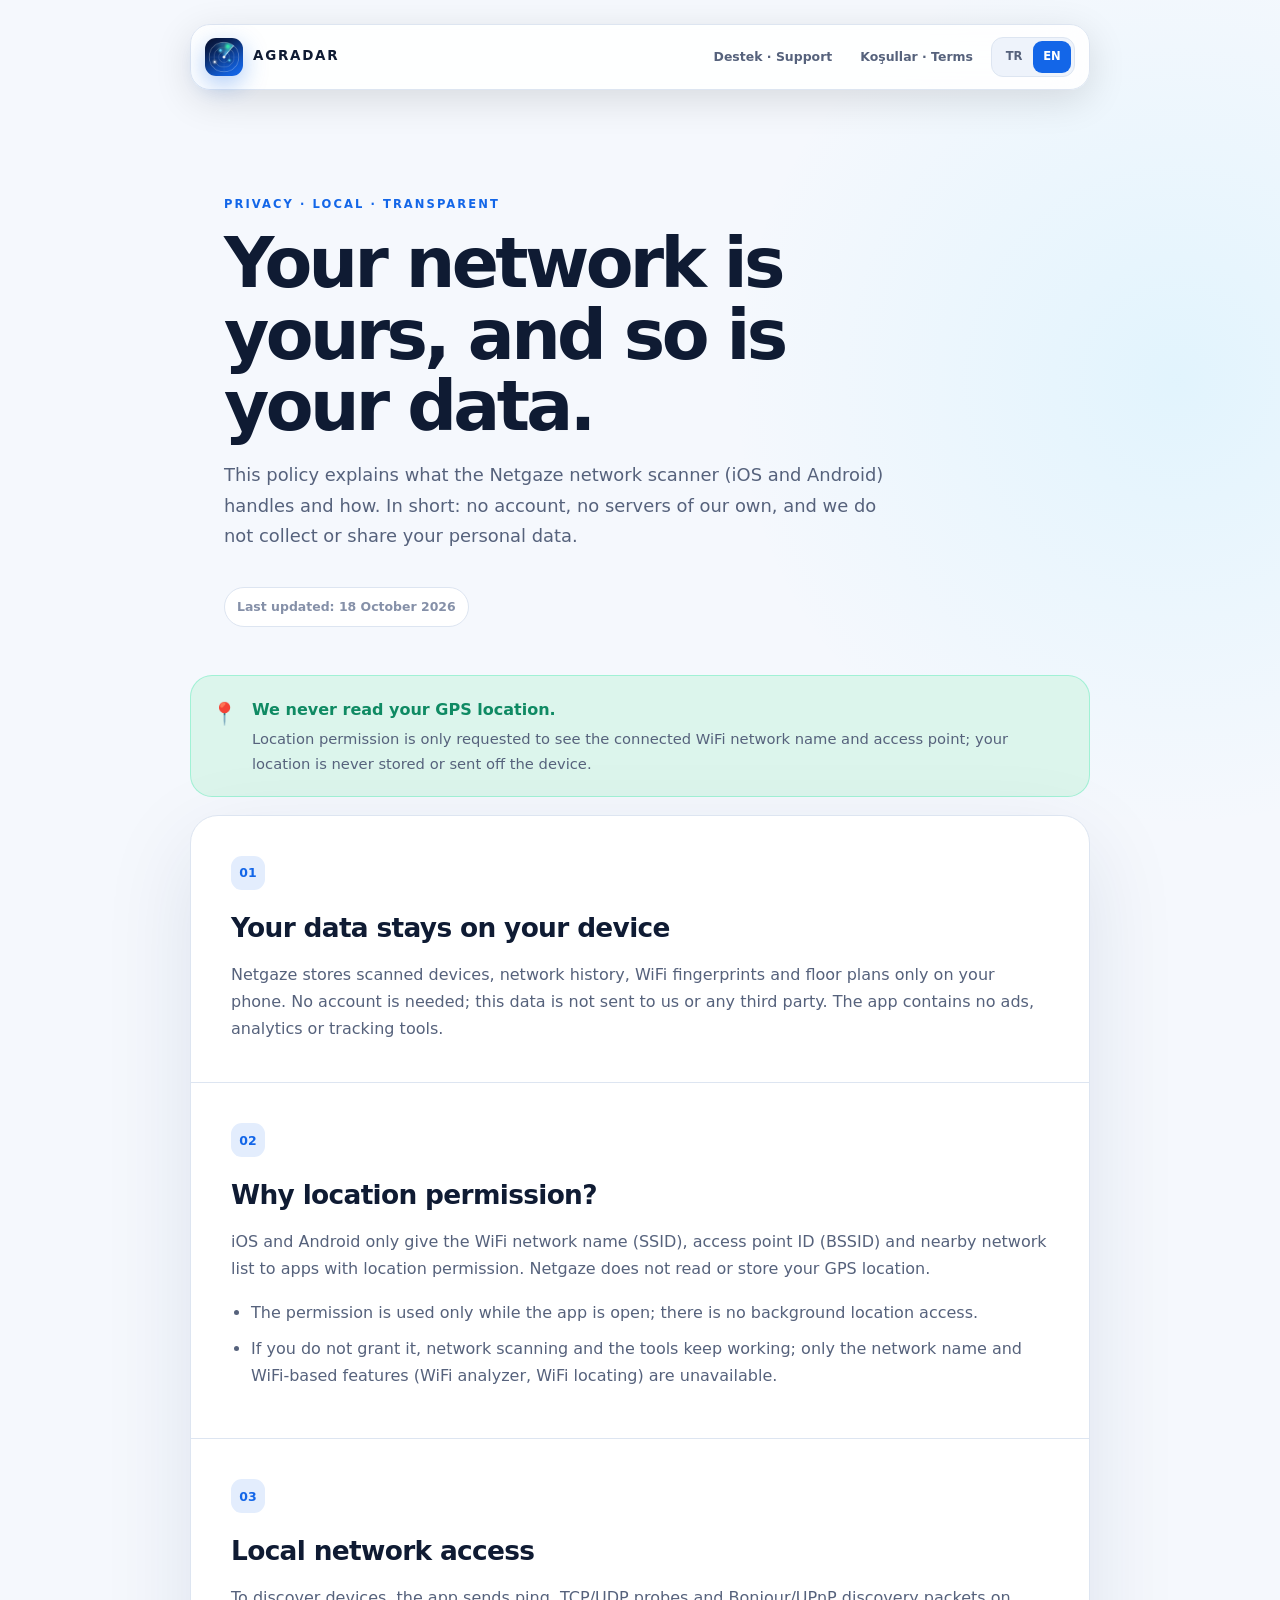
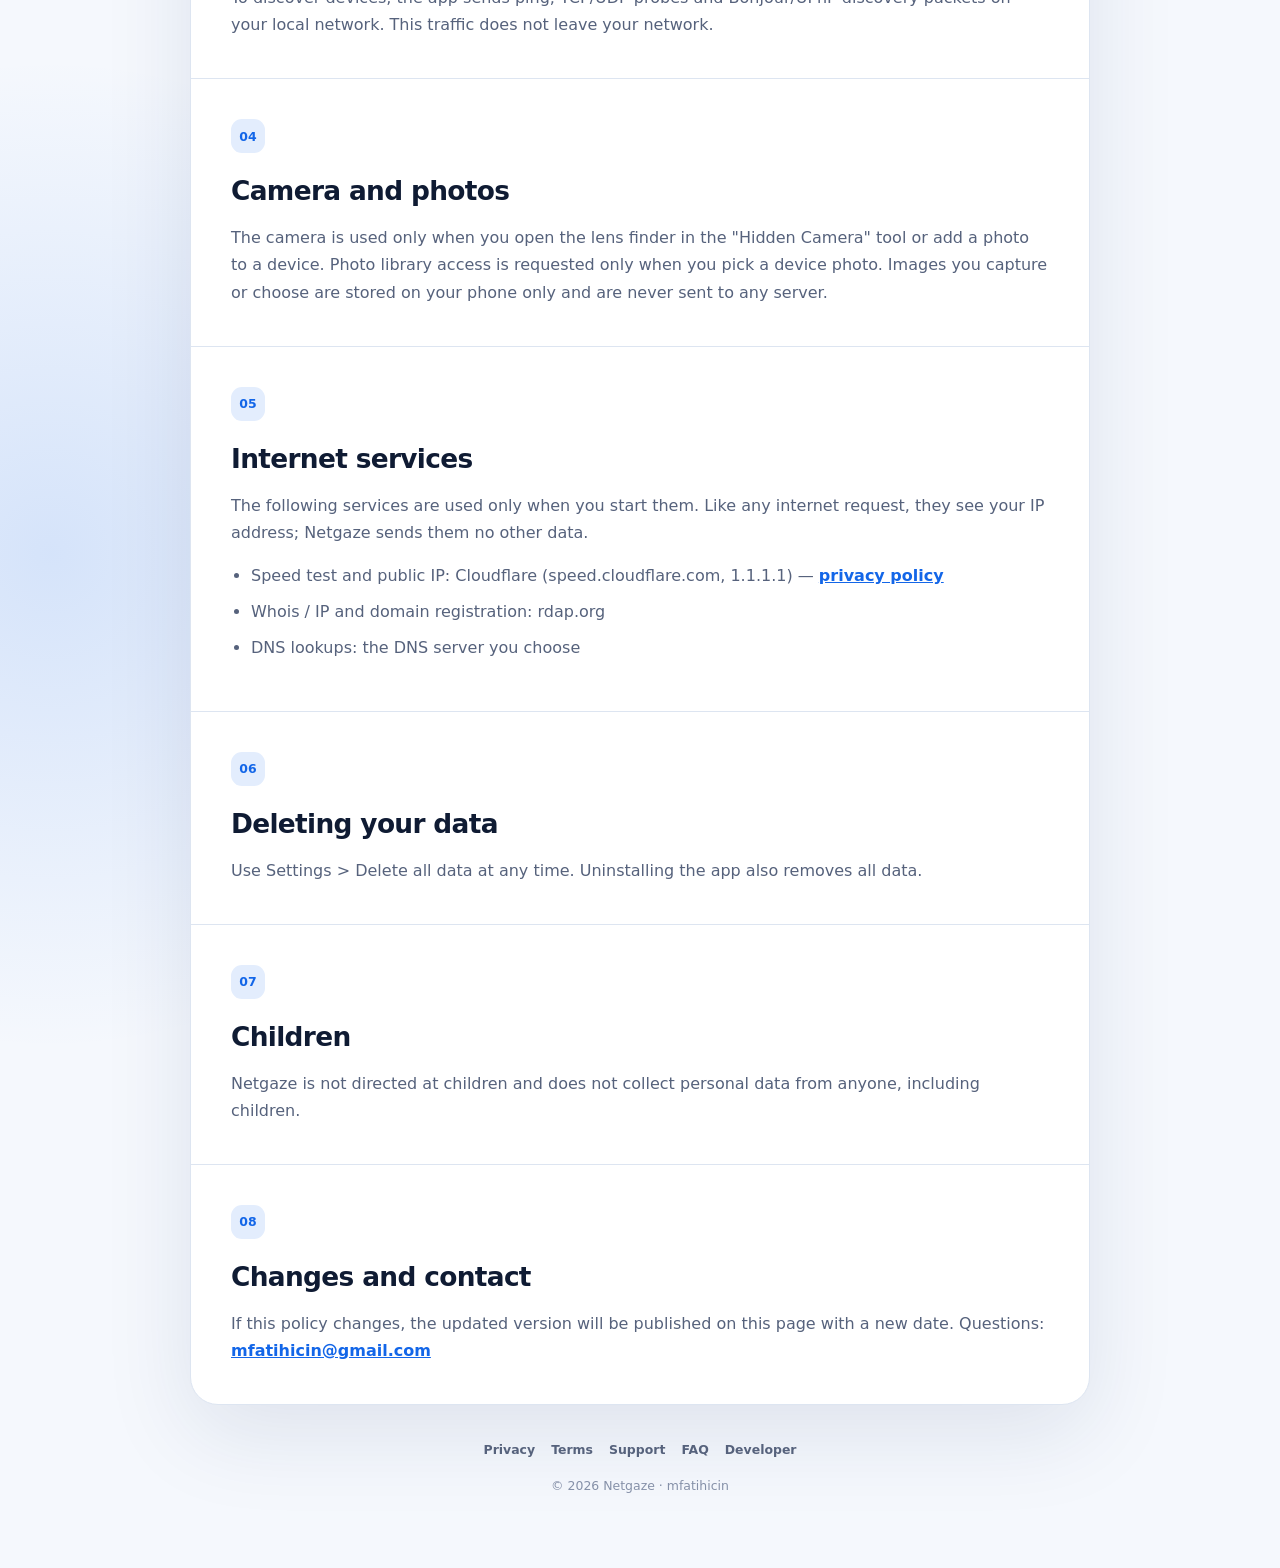
==== index.html @ a1d0038b "Add files via upload" ====
<!DOCTYPE html>
<html lang="tr">
  <head>
    <meta charset="utf-8" />
    <meta name="viewport" content="width=device-width, initial-scale=1" />
    <meta
      name="description"
      content="Netgaze network scanner privacy policy and data practices."
    />
    <meta name="theme-color" content="#070f24" />
    <title>Netgaze — Gizlilik Politikası</title>
    <link rel="icon" href="ikon.png" />
    <link rel="stylesheet" href="styles.css" />
    <script src="site.js" defer></script>
  </head>
  <body
    data-language="tr"
    data-title-tr="Netgaze — Gizlilik Politikası"
    data-title-en="Netgaze — Privacy Policy"
  >
    <main class="shell">
      <header class="topbar">
        <a class="brand" href="index.html" aria-label="Netgaze">
          <span class="mark" aria-hidden="true"><img src="ikon.png" alt="" /></span>
          AGRADAR
        </a>
        <div class="top-actions">
          <a class="nav-link" href="support.html">Destek · Support</a>
          <a class="nav-link" href="termsofuse.html">Koşullar · Terms</a>
          <div class="language-switcher" aria-label="Language">
            <button class="language-button" data-language-button="tr">TR</button>
            <button class="language-button" data-language-button="en">EN</button>
          </div>
        </div>
      </header>

      <div data-language-content="tr">
        <section class="hero">
          <p class="eyebrow">GİZLİLİK · YEREL · ŞEFFAF</p>
          <h1>Ağınız sizin, verileriniz de cihazınızda.</h1>
          <p class="hero-copy">
            Bu politika, Netgaze ağ tarayıcısının (iOS ve Android) hangi
            bilgileri nasıl işlediğini açıklar. Kısaca: hesap yok, sunucumuz
            yok, kişisel verilerinizi toplamıyor ve kimseyle paylaşmıyoruz.
          </p>
          <span class="updated">Son güncelleme: 18 Ekim 2026</span>
        </section>

        <div class="notice">
          <span class="notice-icon" aria-hidden="true">📍</span>
          <div>
            <strong>GPS konumunuzu okumuyoruz.</strong>
            <p>
              Konum izni yalnızca bağlı WiFi ağının adını ve erişim noktasını
              görmek için istenir; konumunuz saklanmaz ve cihaz dışına
              gönderilmez.
            </p>
          </div>
        </div>

        <article class="content-card">
          <section class="section">
            <span class="section-number">01</span>
            <h2>Veriler cihazınızda kalır</h2>
            <p>
              Netgaze taradığı cihazları, ağ geçmişini, WiFi parmak izlerini ve
              kat planlarını yalnızca telefonunuzda saklar. Hesap gerekmez; bu
              veriler bize veya üçüncü taraflara gönderilmez. Uygulamada
              reklam, analitik veya takip aracı yoktur.
            </p>
          </section>

          <section class="section">
            <span class="section-number">02</span>
            <h2>Konum izni neden gerekli?</h2>
            <p>
              iOS ve Android, WiFi ağ adını (SSID), erişim noktası kimliğini
              (BSSID) ve çevredeki ağların listesini yalnızca konum izni olan
              uygulamalara verir. Netgaze GPS konumunuzu okumaz ve saklamaz.
            </p>
            <ul>
              <li>İzin yalnızca uygulama açıkken kullanılır; arka planda konum erişimi yoktur.</li>
              <li>
                İzni vermezseniz ağ tarama ve araçlar çalışmaya devam eder;
                yalnızca ağ adı ve WiFi tabanlı özellikler (WiFi analizörü,
                WiFi ile yer tespiti) kullanılamaz.
              </li>
            </ul>
          </section>

          <section class="section">
            <span class="section-number">03</span>
            <h2>Yerel ağ erişimi</h2>
            <p>
              Cihaz keşfi için yerel ağınıza ping, TCP/UDP sorguları ve
              Bonjour/UPnP keşif paketleri gönderilir. Bu trafik ağınızın
              dışına çıkmaz.
            </p>
          </section>

          <section class="section">
            <span class="section-number">04</span>
            <h2>Kamera ve fotoğraf</h2>
            <p>
              Kamera yalnızca siz "Gizli Kamera" aracındaki lens bulucuyu ya da
              bir cihaza fotoğraf eklemeyi kullandığınızda açılır. Fotoğraf
              galerisine erişim yalnızca cihaz fotoğrafı seçerken istenir.
              Çektiğiniz veya seçtiğiniz görseller yalnızca telefonunuzda
              saklanır; hiçbir sunucuya gönderilmez.
            </p>
          </section>

          <section class="section">
            <span class="section-number">05</span>
            <h2>İnternet hizmetleri</h2>
            <p>
              Aşağıdaki hizmetler yalnızca siz başlattığınızda kullanılır. Her
              internet isteğinde olduğu gibi IP adresinizi görürler; Netgaze
              onlara başka bir veri göndermez.
            </p>
            <ul>
              <li>
                Hız testi ve genel IP adresi: Cloudflare
                (speed.cloudflare.com, 1.1.1.1) —
                <a href="https://www.cloudflare.com/privacypolicy/" rel="noopener">gizlilik politikası</a>
              </li>
              <li>Whois / IP ve alan adı kaydı: rdap.org</li>
              <li>DNS sorgusu: seçtiğiniz DNS sunucusu</li>
            </ul>
          </section>

          <section class="section">
            <span class="section-number">06</span>
            <h2>Verilerinizi silme</h2>
            <p>
              Ayarlar &gt; Tüm verileri sil ile tüm kayıtları istediğiniz an
              silebilirsiniz. Uygulamayı kaldırmak da tüm verileri siler.
            </p>
          </section>

          <section class="section">
            <span class="section-number">07</span>
            <h2>Çocuklar</h2>
            <p>
              Netgaze çocuklara yönelik değildir ve çocuklar dahil kimseden
              kişisel veri toplamaz.
            </p>
          </section>

          <section class="section">
            <span class="section-number">08</span>
            <h2>Değişiklikler ve iletişim</h2>
            <p>
              Bu politika değişirse güncel hâli bu sayfada yeni tarihle
              yayınlanır. Sorularınız için:
              <a href="mailto:mfatihicin@gmail.com?subject=Netgaze%20Gizlilik">mfatihicin@gmail.com</a>
            </p>
          </section>
        </article>
      </div>

      <div data-language-content="en">
        <section class="hero">
          <p class="eyebrow">PRIVACY · LOCAL · TRANSPARENT</p>
          <h1>Your network is yours, and so is your data.</h1>
          <p class="hero-copy">
            This policy explains what the Netgaze network scanner (iOS and
            Android) handles and how. In short: no account, no servers of our
            own, and we do not collect or share your personal data.
          </p>
          <span class="updated">Last updated: 18 October 2026</span>
        </section>

        <div class="notice">
          <span class="notice-icon" aria-hidden="true">📍</span>
          <div>
            <strong>We never read your GPS location.</strong>
            <p>
              Location permission is only requested to see the connected WiFi
              network name and access point; your location is never stored or
              sent off the device.
            </p>
          </div>
        </div>

        <article class="content-card">
          <section class="section">
            <span class="section-number">01</span>
            <h2>Your data stays on your device</h2>
            <p>
              Netgaze stores scanned devices, network history, WiFi
              fingerprints and floor plans only on your phone. No account is
              needed; this data is not sent to us or any third party. The app
              contains no ads, analytics or tracking tools.
            </p>
          </section>

          <section class="section">
            <span class="section-number">02</span>
            <h2>Why location permission?</h2>
            <p>
              iOS and Android only give the WiFi network name (SSID), access
              point ID (BSSID) and nearby network list to apps with location
              permission. Netgaze does not read or store your GPS location.
            </p>
            <ul>
              <li>The permission is used only while the app is open; there is no background location access.</li>
              <li>
                If you do not grant it, network scanning and the tools keep
                working; only the network name and WiFi-based features (WiFi
                analyzer, WiFi locating) are unavailable.
              </li>
            </ul>
          </section>

          <section class="section">
            <span class="section-number">03</span>
            <h2>Local network access</h2>
            <p>
              To discover devices, the app sends ping, TCP/UDP probes and
              Bonjour/UPnP discovery packets on your local network. This
              traffic does not leave your network.
            </p>
          </section>

          <section class="section">
            <span class="section-number">04</span>
            <h2>Camera and photos</h2>
            <p>
              The camera is used only when you open the lens finder in the
              "Hidden Camera" tool or add a photo to a device. Photo library
              access is requested only when you pick a device photo. Images you
              capture or choose are stored on your phone only and are never sent
              to any server.
            </p>
          </section>

          <section class="section">
            <span class="section-number">05</span>
            <h2>Internet services</h2>
            <p>
              The following services are used only when you start them. Like
              any internet request, they see your IP address; Netgaze sends
              them no other data.
            </p>
            <ul>
              <li>
                Speed test and public IP: Cloudflare (speed.cloudflare.com,
                1.1.1.1) —
                <a href="https://www.cloudflare.com/privacypolicy/" rel="noopener">privacy policy</a>
              </li>
              <li>Whois / IP and domain registration: rdap.org</li>
              <li>DNS lookups: the DNS server you choose</li>
            </ul>
          </section>

          <section class="section">
            <span class="section-number">06</span>
            <h2>Deleting your data</h2>
            <p>
              Use Settings &gt; Delete all data at any time. Uninstalling the
              app also removes all data.
            </p>
          </section>

          <section class="section">
            <span class="section-number">07</span>
            <h2>Children</h2>
            <p>
              Netgaze is not directed at children and does not collect
              personal data from anyone, including children.
            </p>
          </section>

          <section class="section">
            <span class="section-number">08</span>
            <h2>Changes and contact</h2>
            <p>
              If this policy changes, the updated version will be published on
              this page with a new date. Questions:
              <a href="mailto:mfatihicin@gmail.com?subject=Netgaze%20Privacy">mfatihicin@gmail.com</a>
            </p>
          </section>
        </article>
      </div>

      <footer class="footer">
        <div class="footer-links">
          <a href="index.html">Privacy</a>
          <a href="termsofuse.html">Terms</a>
          <a href="support.html">Support</a>
          <a href="faq.html">FAQ</a>
          <a href="https://mfatihicin.github.io">Developer</a>
        </div>
        © <span data-year></span> Netgaze · mfatihicin
      </footer>
    </main>
  </body>
</html>
---- styles.css ----
:root {
  color-scheme: dark;
  --background: #070f24;
  --surface: #0d1a3a;
  --surface-elevated: #13234a;
  --surface-pressed: #1a2c58;
  --text: #eef3ff;
  --muted: #a3b0cc;
  --subtle: #6f7da0;
  --accent: #56d6ff;
  --accent-soft: #0f3350;
  --on-accent: #04122c;
  --blue: #1366e8;
  --mint: #2fe6a6;
  --mint-soft: #0f3a33;
  --border: #1f3366;
  --border-strong: #2c4580;
  --shadow: 0 28px 90px rgba(0, 0, 0, 0.4);
}

@media (prefers-color-scheme: light) {
  :root {
    color-scheme: light;
    --background: #f5f8fd;
    --surface: #ffffff;
    --surface-elevated: #eef3fb;
    --surface-pressed: #e3eaf6;
    --text: #0f1b33;
    --muted: #56627c;
    --subtle: #8590a8;
    --accent: #1366e8;
    --accent-soft: #e3edfd;
    --on-accent: #ffffff;
    --blue: #1366e8;
    --mint: #0f8a63;
    --mint-soft: #dcf5ec;
    --border: #dde5f1;
    --border-strong: #c7d3e6;
    --shadow: 0 28px 90px rgba(15, 40, 90, 0.1);
  }
}

* {
  box-sizing: border-box;
}

html {
  scroll-behavior: smooth;
  -webkit-text-size-adjust: 100%;
}

body {
  min-height: 100vh;
  margin: 0;
  background: radial-gradient(
      circle at 92% 12%,
      rgba(86, 214, 255, 0.12),
      transparent 28rem
    ),
    radial-gradient(
      circle at 4% 68%,
      rgba(19, 102, 232, 0.14),
      transparent 31rem
    ),
    var(--background);
  color: var(--text);
  font-family: Inter, ui-sans-serif, system-ui, -apple-system,
    BlinkMacSystemFont, 'Segoe UI', sans-serif;
  line-height: 1.7;
}

a {
  color: inherit;
}

.is-hidden {
  display: none;
}

.shell {
  width: min(900px, calc(100% - 32px));
  margin: 0 auto;
  padding: 24px 0 72px;
}

.topbar {
  position: sticky;
  top: 14px;
  z-index: 10;
  display: flex;
  align-items: center;
  justify-content: space-between;
  gap: 16px;
  padding: 12px 14px;
  border: 1px solid var(--border);
  border-radius: 20px;
  background: color-mix(in srgb, var(--surface) 88%, transparent);
  box-shadow: 0 10px 38px rgba(0, 0, 0, 0.12);
  backdrop-filter: blur(18px);
}

.brand {
  display: inline-flex;
  align-items: center;
  gap: 10px;
  color: var(--text);
  font-size: 0.84rem;
  font-weight: 900;
  letter-spacing: 0.13em;
  text-decoration: none;
}

.mark {
  display: inline-grid;
  width: 38px;
  height: 38px;
  place-items: center;
  overflow: hidden;
  border-radius: 11px;
  box-shadow: 0 8px 24px rgba(19, 102, 232, 0.35);
}

.top-actions {
  display: flex;
  align-items: center;
  gap: 8px;
}

.nav-link {
  padding: 8px 10px;
  border-radius: 11px;
  color: var(--muted);
  font-size: 0.78rem;
  font-weight: 700;
  text-decoration: none;
}

.nav-link:hover,
.nav-link:focus-visible {
  background: var(--surface-elevated);
  color: var(--text);
}

.language-switcher {
  display: flex;
  padding: 3px;
  border: 1px solid var(--border);
  border-radius: 12px;
  background: var(--surface-elevated);
}

.language-button {
  min-width: 38px;
  border: 0;
  border-radius: 9px;
  padding: 6px 8px;
  background: transparent;
  color: var(--muted);
  cursor: pointer;
  font: inherit;
  font-size: 0.72rem;
  font-weight: 800;
}

.language-button.is-selected {
  background: var(--accent);
  color: var(--on-accent);
}

.hero {
  padding: clamp(58px, 10vw, 105px) clamp(4px, 4vw, 34px) 48px;
}

.eyebrow {
  margin: 0 0 13px;
  color: var(--accent);
  font-size: 0.72rem;
  font-weight: 900;
  letter-spacing: 0.18em;
  text-transform: uppercase;
}

h1,
h2,
h3,
p {
  margin-top: 0;
}

h1 {
  max-width: 700px;
  margin-bottom: 18px;
  font-size: clamp(2.25rem, 7vw, 4.35rem);
  line-height: 1.03;
  letter-spacing: -0.052em;
}

.hero-copy {
  max-width: 680px;
  color: var(--muted);
  font-size: clamp(1rem, 2vw, 1.12rem);
}

.updated {
  display: inline-flex;
  align-items: center;
  gap: 8px;
  margin-top: 18px;
  padding: 8px 12px;
  border: 1px solid var(--border);
  border-radius: 999px;
  background: var(--surface);
  color: var(--subtle);
  font-size: 0.78rem;
  font-weight: 700;
}

.notice {
  display: flex;
  gap: 14px;
  padding: 20px;
  margin-bottom: 18px;
  border: 1px solid rgba(47, 230, 166, 0.34);
  border-radius: 22px;
  background: var(--mint-soft);
}

.notice-icon {
  font-size: 1.35rem;
}

.notice strong {
  display: block;
  margin-bottom: 3px;
  color: var(--mint);
}

.mark img {
  width: 100%;
  height: 100%;
}

.notice + .notice {
  margin-top: -6px;
}

.notice p {
  margin: 0;
  color: var(--muted);
  font-size: 0.92rem;
}

.content-card {
  overflow: hidden;
  border: 1px solid var(--border);
  border-radius: 28px;
  background: var(--surface);
  box-shadow: var(--shadow);
}

.section {
  padding: clamp(24px, 5vw, 40px);
  border-bottom: 1px solid var(--border);
}

.section:last-child {
  border-bottom: 0;
}

.section-number {
  display: grid;
  width: 34px;
  height: 34px;
  place-items: center;
  margin-bottom: 16px;
  border-radius: 11px;
  background: var(--accent-soft);
  color: var(--accent);
  font-size: 0.78rem;
  font-weight: 900;
}

h2 {
  margin-bottom: 10px;
  font-size: clamp(1.25rem, 3vw, 1.65rem);
  letter-spacing: -0.025em;
}

h3 {
  margin-bottom: 5px;
  font-size: 1rem;
}

.section p,
.section li {
  color: var(--muted);
}

.section p:last-child {
  margin-bottom: 0;
}

.section ul {
  margin: 14px 0 0;
  padding-left: 20px;
}

.section li {
  margin-bottom: 9px;
}

.section a {
  color: var(--accent);
  font-weight: 700;
}

.link-grid,
.faq-grid {
  display: grid;
  grid-template-columns: repeat(2, minmax(0, 1fr));
  gap: 14px;
}

.action-card,
.faq-card {
  display: block;
  padding: 22px;
  border: 1px solid var(--border);
  border-radius: 20px;
  background: var(--surface);
  color: var(--text);
  text-decoration: none;
  transition: transform 160ms ease, border-color 160ms ease,
    background 160ms ease;
}

.action-card:hover,
.action-card:focus-visible,
.faq-card:hover,
.faq-card:focus-visible {
  transform: translateY(-2px);
  border-color: var(--border-strong);
  background: var(--surface-elevated);
}

.action-icon {
  display: grid;
  width: 44px;
  height: 44px;
  place-items: center;
  margin-bottom: 16px;
  border-radius: 14px;
  background: var(--accent-soft);
  font-size: 1.25rem;
}

.action-card p,
.faq-card p {
  margin: 5px 0 0;
  color: var(--muted);
  font-size: 0.88rem;
}

.faq-card {
  cursor: default;
}

.footer {
  padding: 34px 4px 0;
  color: var(--subtle);
  font-size: 0.78rem;
  text-align: center;
}

.footer-links {
  display: flex;
  flex-wrap: wrap;
  justify-content: center;
  gap: 16px;
  margin-bottom: 14px;
}

.footer a {
  color: var(--muted);
  font-weight: 700;
  text-decoration: none;
}

[data-language-content] {
  display: none;
}

body[data-language='tr'] [data-language-content='tr'],
body[data-language='en'] [data-language-content='en'] {
  display: block;
}

@media (max-width: 680px) {
  .shell {
    width: min(100% - 22px, 900px);
    padding-top: 11px;
  }

  .topbar {
    top: 8px;
    padding: 9px 10px;
    border-radius: 17px;
  }

  .brand {
    font-size: 0.72rem;
  }

  .mark {
    width: 34px;
    height: 34px;
  }

  .nav-link {
    display: none;
  }

  .hero {
    padding: 54px 5px 34px;
  }

  .content-card {
    border-radius: 22px;
  }

  .link-grid,
  .faq-grid {
    grid-template-columns: 1fr;
  }
}

@media (prefers-reduced-motion: reduce) {
  *,
  *::before,
  *::after {
    scroll-behavior: auto !important;
    transition: none !important;
  }
}
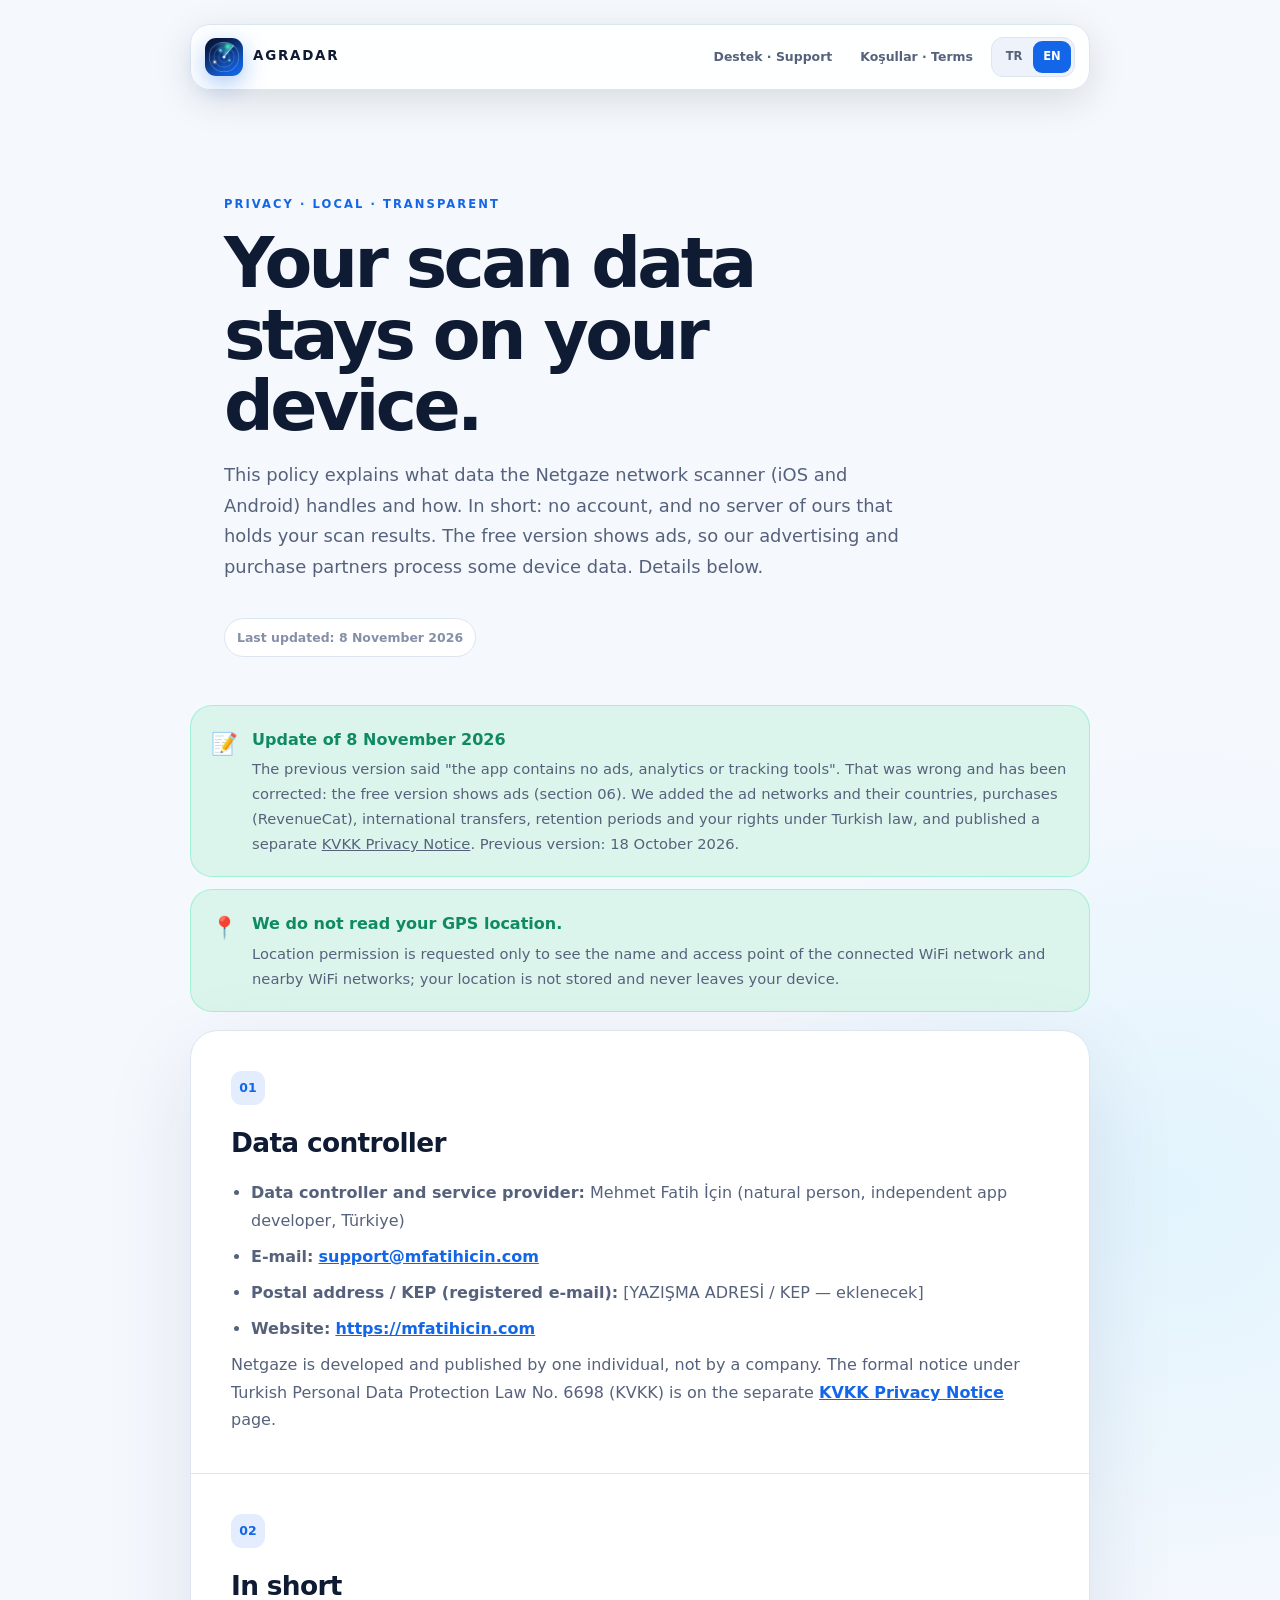
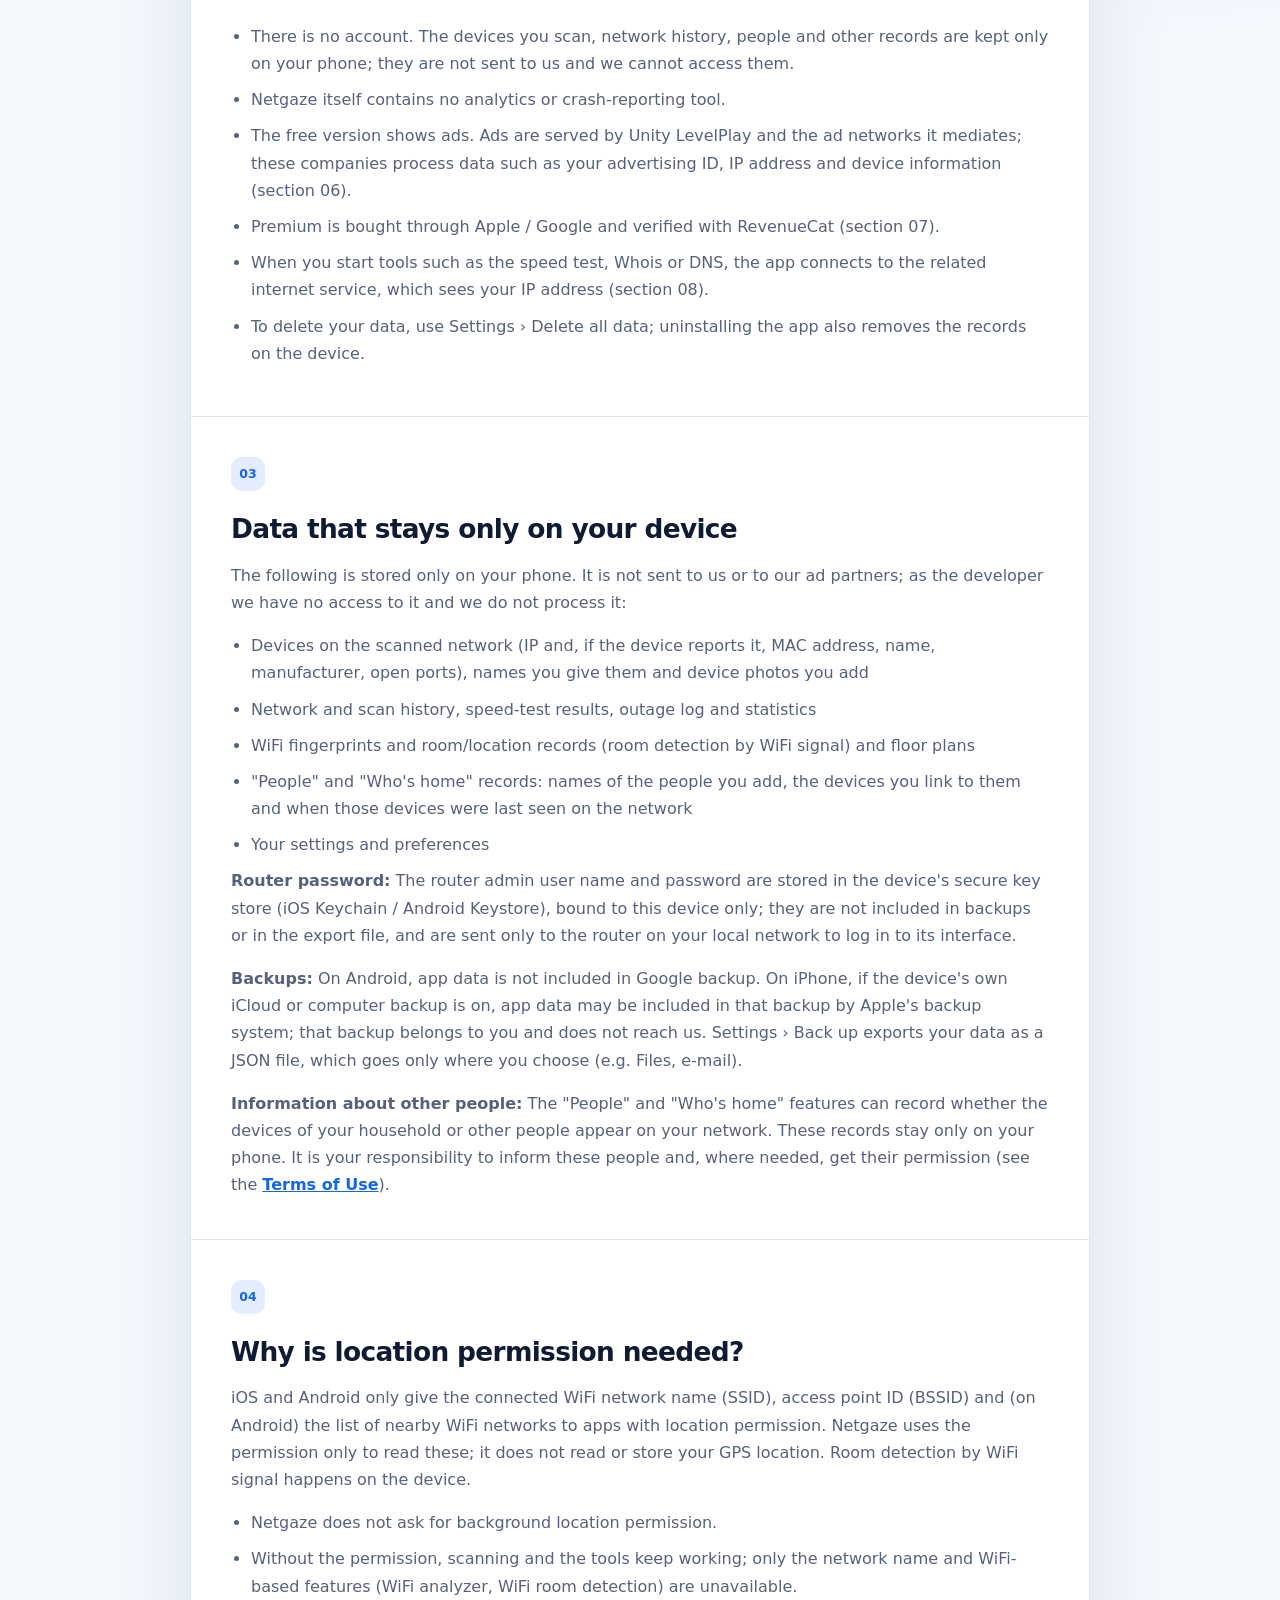
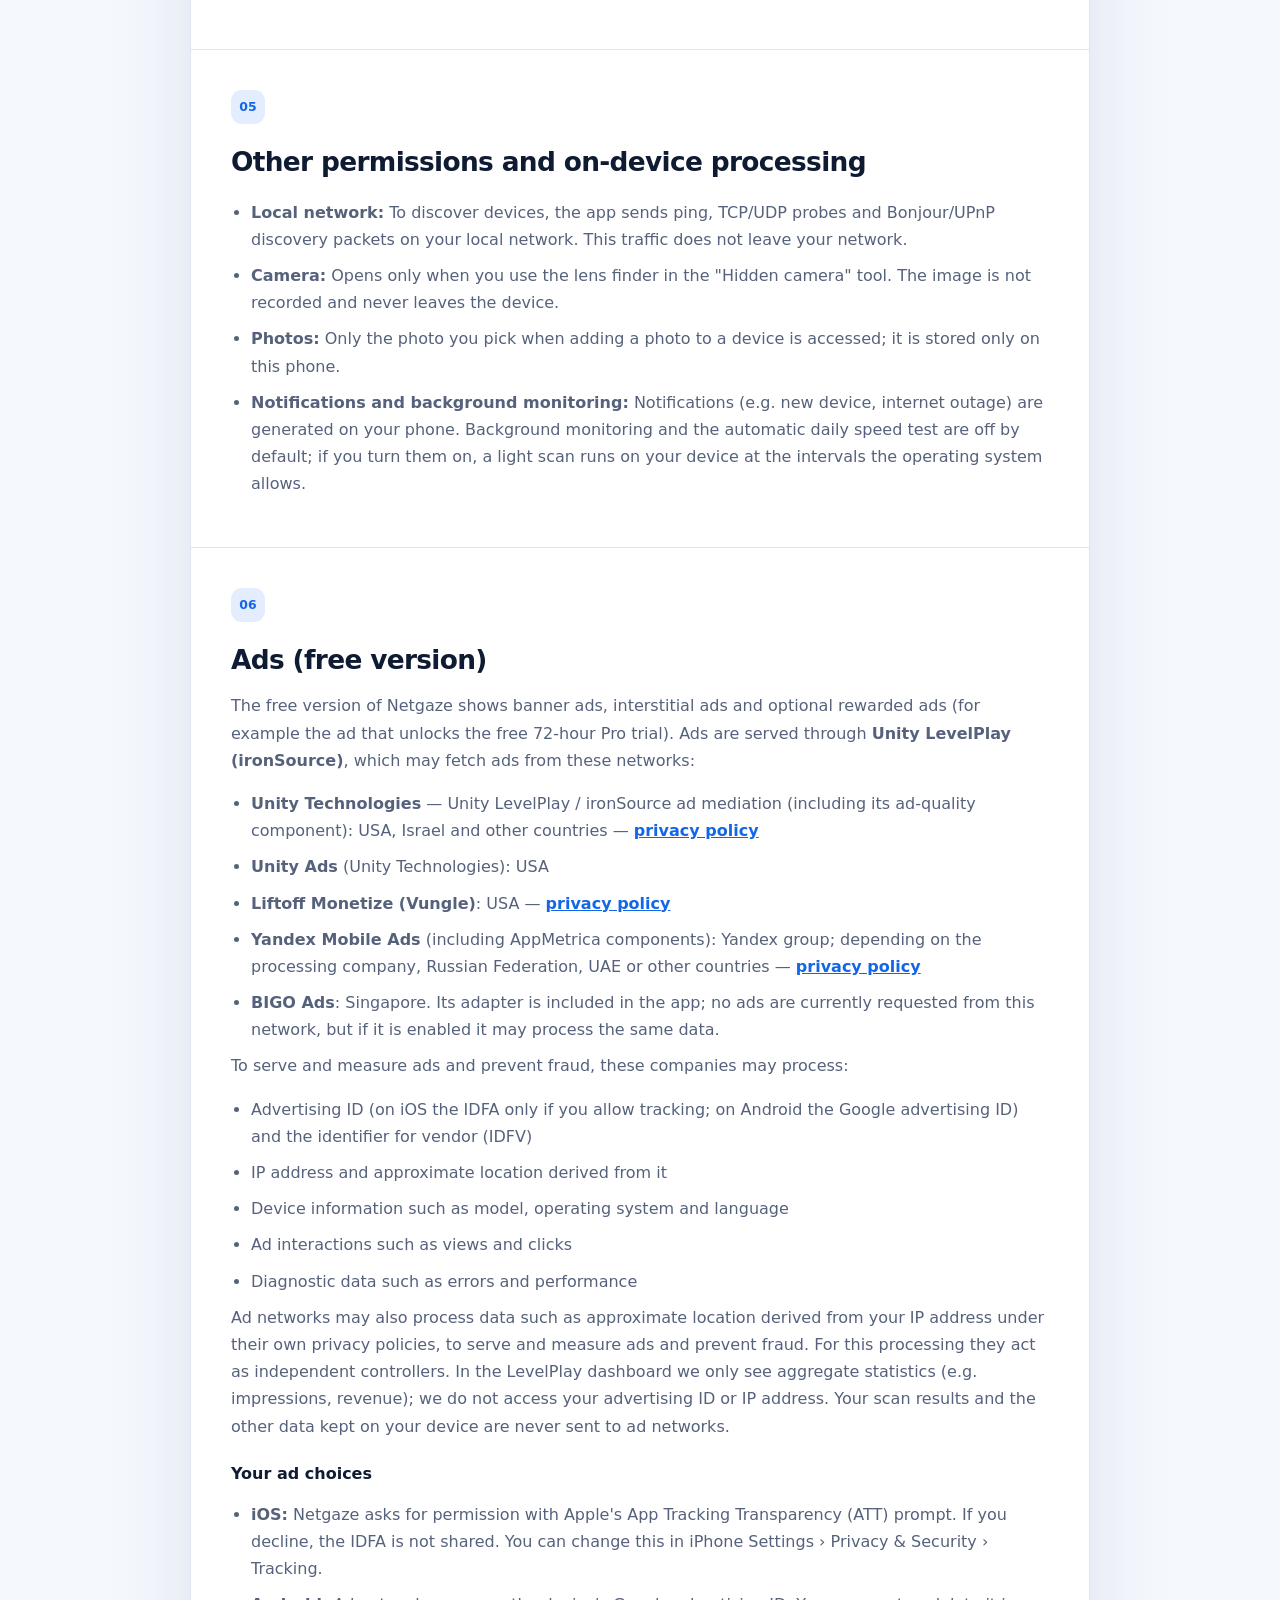
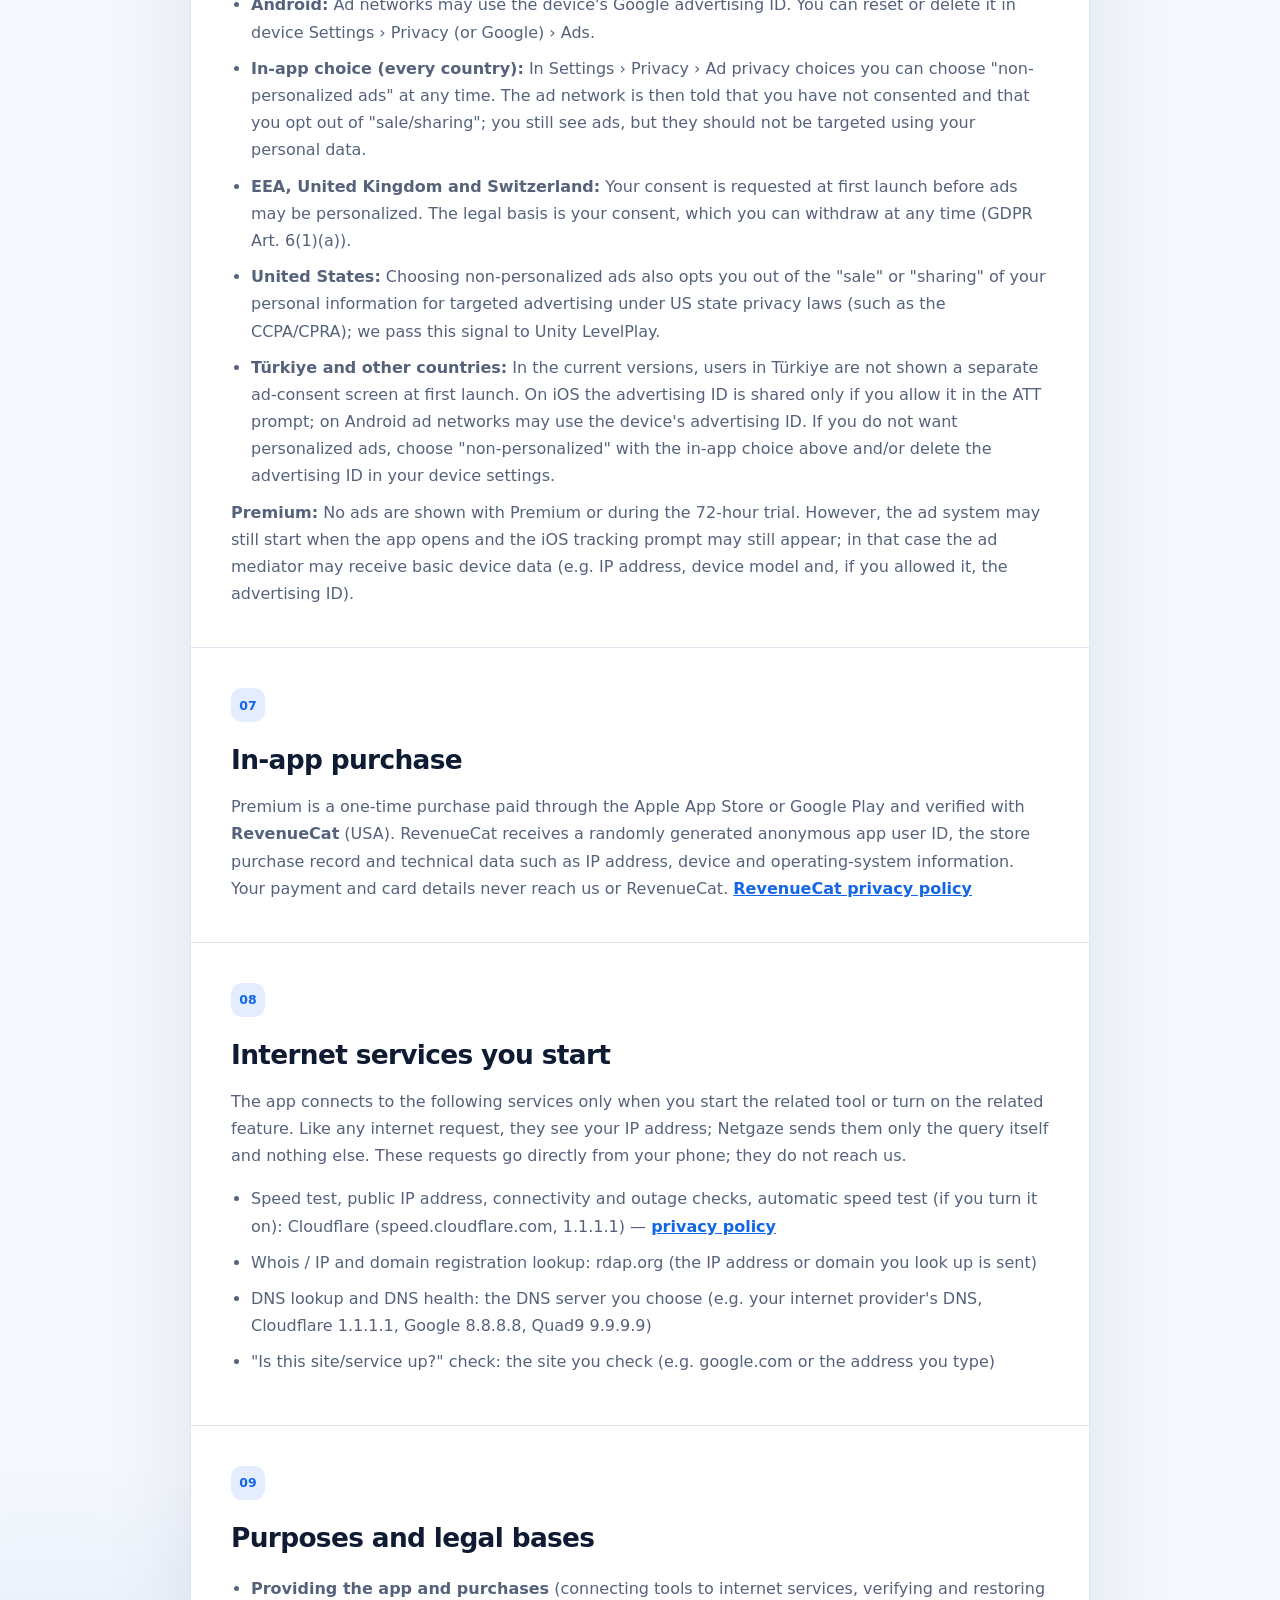
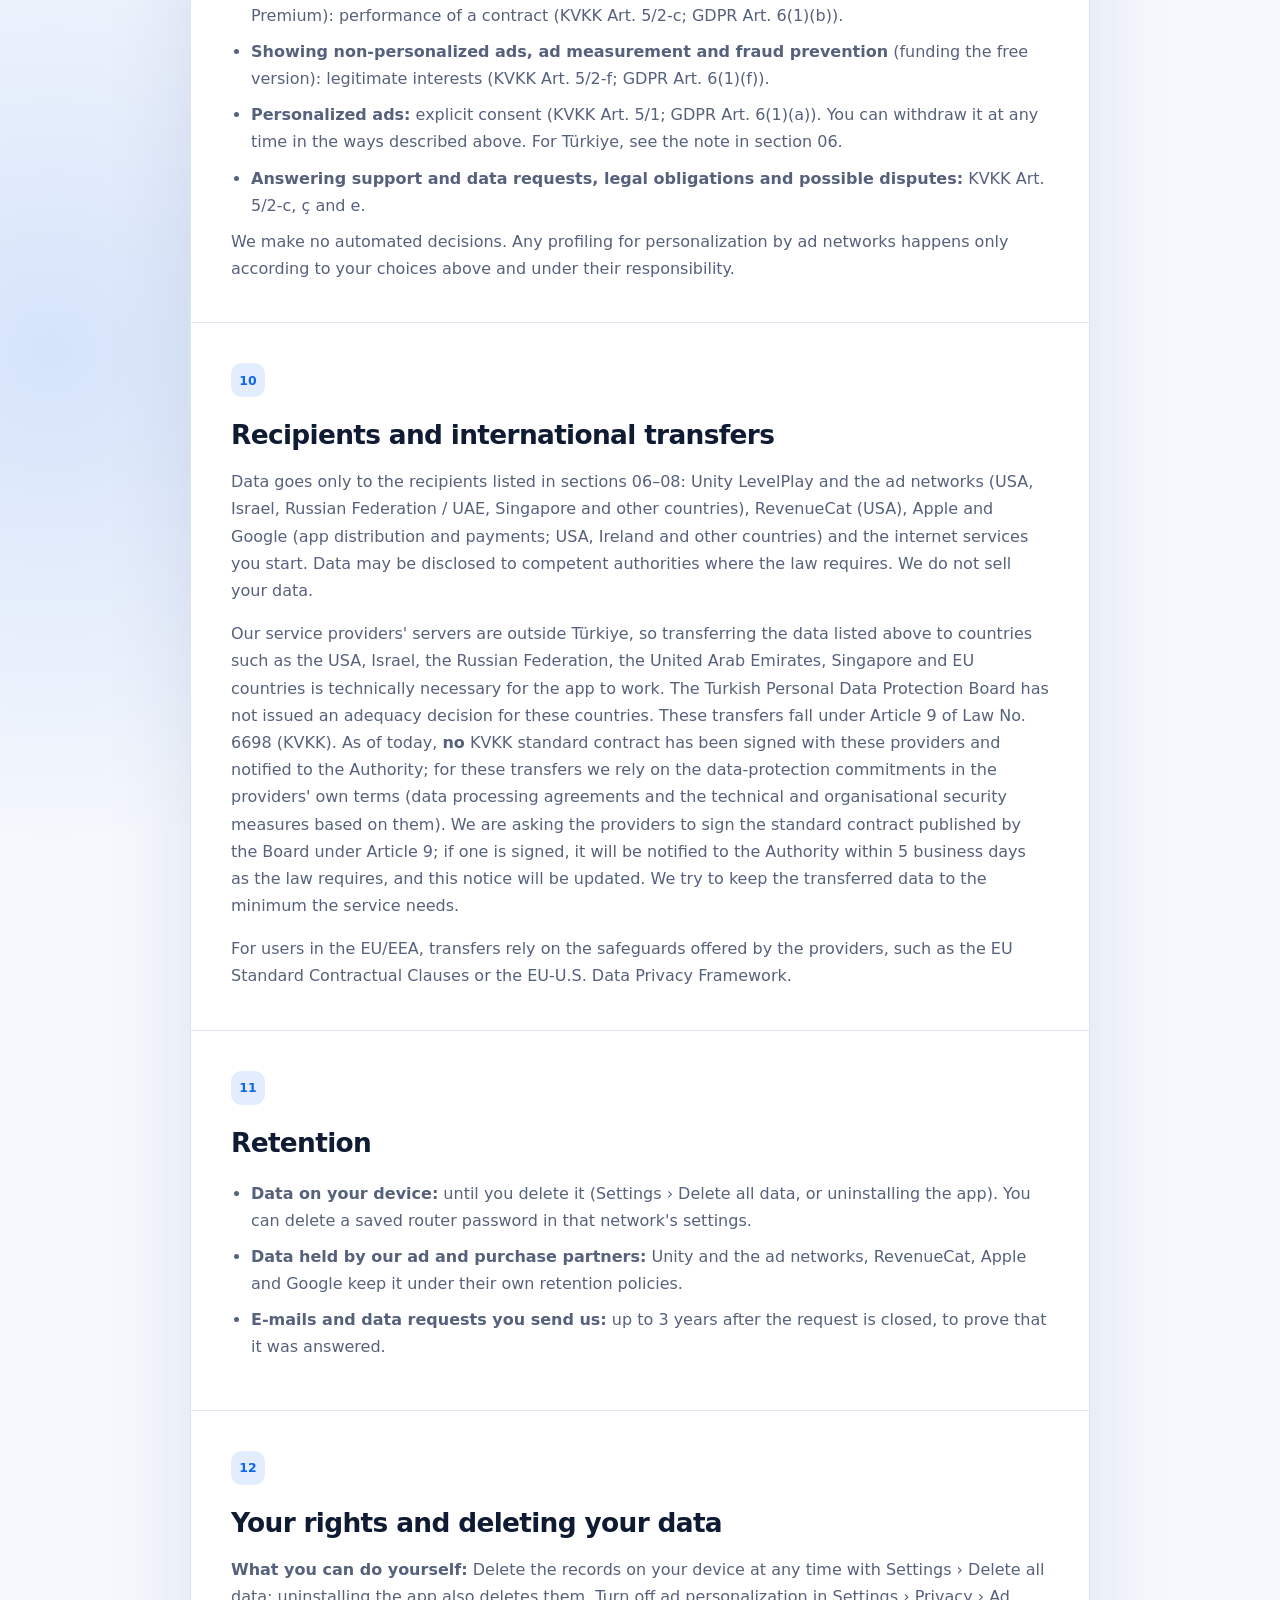
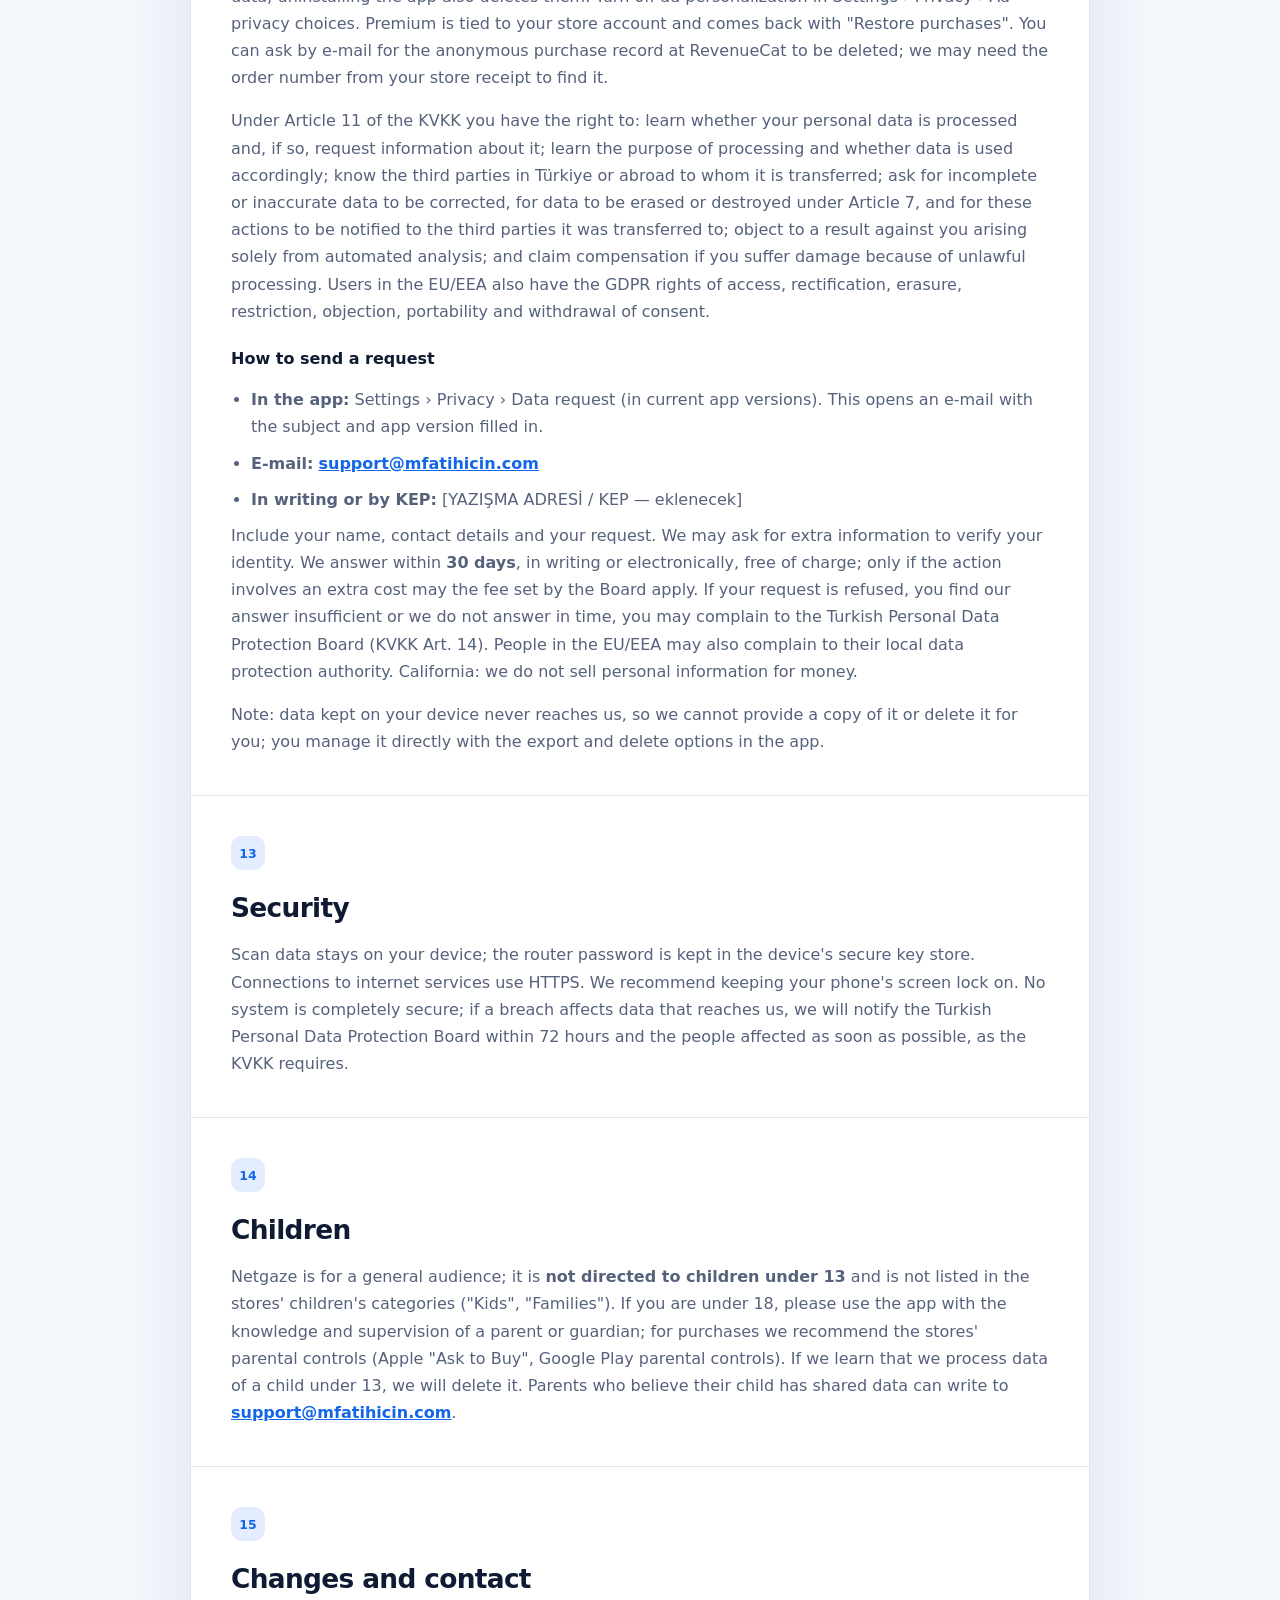
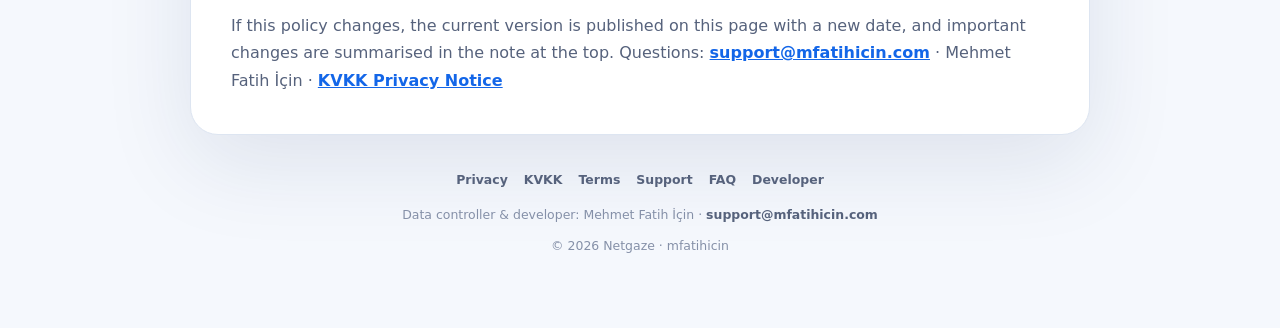
==== commit c533ff96: "Legal texts 8 Nov 2026: truthful privacy policy, KVKK notice, terms - index.html: corrects the false" ====
--- a/index.html
+++ b/index.html
@@ -5,7 +5,7 @@
     <meta name="viewport" content="width=device-width, initial-scale=1" />
     <meta
       name="description"
-      content="Netgaze network scanner privacy policy and data practices."
+      content="Netgaze ağ tarayıcısı gizlilik politikası. Netgaze network scanner privacy policy."
     />
     <meta name="theme-color" content="#070f24" />
     <title>Netgaze — Gizlilik Politikası</title>
@@ -37,23 +37,41 @@
       <div data-language-content="tr">
         <section class="hero">
           <p class="eyebrow">GİZLİLİK · YEREL · ŞEFFAF</p>
-          <h1>Ağınız sizin, verileriniz de cihazınızda.</h1>
+          <h1>Tarama verileriniz cihazınızda kalır.</h1>
           <p class="hero-copy">
             Bu politika, Netgaze ağ tarayıcısının (iOS ve Android) hangi
-            bilgileri nasıl işlediğini açıklar. Kısaca: hesap yok, sunucumuz
-            yok, kişisel verilerinizi toplamıyor ve kimseyle paylaşmıyoruz.
+            verileri nasıl işlediğini açıklar. Kısaca: hesap yok, tarama
+            sonuçlarınızı tutan bir sunucumuz yok. Ücretsiz sürümde reklam
+            gösterilir; reklam ve satın alma ortakları bu nedenle bazı cihaz
+            verilerini işler. Ayrıntılar aşağıda.
           </p>
-          <span class="updated">Son güncelleme: 18 Ekim 2026</span>
+          <span class="updated">Son güncelleme: 8 Kasım 2026</span>
         </section>
+
+        <div class="notice">
+          <span class="notice-icon" aria-hidden="true">📝</span>
+          <div>
+            <strong>8 Kasım 2026 güncellemesi</strong>
+            <p>
+              Önceki sürümdeki "uygulamada reklam, analitik veya takip aracı
+              yoktur" ifadesi yanlıştı ve düzeltildi: ücretsiz sürümde reklam
+              vardır (bölüm 06). Reklam ağları ve ülkeleri, satın alma
+              (RevenueCat), yurt dışına aktarım, saklama süreleri ve KVKK
+              kapsamındaki haklar eklendi; ayrı bir
+              <a href="kvkk.html">KVKK Aydınlatma Metni</a> yayımlandı.
+              Önceki sürüm: 18 Ekim 2026.
+            </p>
+          </div>
+        </div>
 
         <div class="notice">
           <span class="notice-icon" aria-hidden="true">📍</span>
           <div>
             <strong>GPS konumunuzu okumuyoruz.</strong>
             <p>
-              Konum izni yalnızca bağlı WiFi ağının adını ve erişim noktasını
-              görmek için istenir; konumunuz saklanmaz ve cihaz dışına
-              gönderilmez.
+              Konum izni yalnızca bağlı WiFi ağının adını, erişim noktasını ve
+              çevredeki WiFi ağlarını görmek için istenir; konumunuz
+              saklanmaz ve cihaz dışına gönderilmez.
             </p>
           </div>
         </div>
@@ -61,99 +79,348 @@
         <article class="content-card">
           <section class="section">
             <span class="section-number">01</span>
-            <h2>Veriler cihazınızda kalır</h2>
-            <p>
-              Netgaze taradığı cihazları, ağ geçmişini, WiFi parmak izlerini ve
-              kat planlarını yalnızca telefonunuzda saklar. Hesap gerekmez; bu
-              veriler bize veya üçüncü taraflara gönderilmez. Uygulamada
-              reklam, analitik veya takip aracı yoktur.
+            <h2>Veri sorumlusu</h2>
+            <ul>
+              <li><strong>Veri sorumlusu ve hizmet sağlayıcı:</strong> Mehmet Fatih İçin (gerçek kişi, bağımsız uygulama geliştiricisi, Türkiye)</li>
+              <li><strong>E-posta:</strong> <a href="mailto:support@mfatihicin.com?subject=Netgaze%20Gizlilik">support@mfatihicin.com</a></li>
+              <li><strong>Yazışma adresi / KEP:</strong> [YAZIŞMA ADRESİ / KEP — eklenecek]</li>
+              <li><strong>İnternet sitesi:</strong> <a href="https://mfatihicin.com">https://mfatihicin.com</a></li>
+            </ul>
+            <p>
+              Netgaze bir şirket tarafından değil, tek bir kişi tarafından
+              geliştirilir ve yayımlanır. 6698 sayılı Kişisel Verilerin
+              Korunması Kanunu (KVKK) kapsamındaki resmî bilgilendirme ayrıca
+              <a href="kvkk.html">KVKK Aydınlatma Metni</a> sayfasındadır.
             </p>
           </section>
 
           <section class="section">
             <span class="section-number">02</span>
+            <h2>Kısaca</h2>
+            <ul>
+              <li>Hesap yoktur. Taradığınız cihazlar, ağ geçmişi, kişiler ve diğer kayıtlar yalnızca telefonunuzda tutulur; bize gönderilmez ve biz bunlara erişemeyiz.</li>
+              <li>Netgaze'nin kendisi analitik veya çökme raporlama aracı içermez.</li>
+              <li>Ücretsiz sürümde reklam gösterilir. Reklamlar Unity LevelPlay ve onun aracılık ettiği reklam ağları tarafından sunulur; bu şirketler reklam kimliği, IP adresi ve cihaz bilgileri gibi verileri işler (bölüm 06).</li>
+              <li>Premium satın alımı Apple / Google üzerinden yapılır ve RevenueCat ile doğrulanır (bölüm 07).</li>
+              <li>Hız testi, Whois, DNS gibi araçları başlattığınızda uygulama ilgili internet hizmetine bağlanır ve bu hizmet IP adresinizi görür (bölüm 08).</li>
+              <li>Verilerinizi silmek için Ayarlar › Tüm verileri sil yeterlidir; uygulamayı kaldırmak da cihazdaki kayıtları siler.</li>
+            </ul>
+          </section>
+
+          <section class="section">
+            <span class="section-number">03</span>
+            <h2>Yalnızca cihazınızda kalan veriler</h2>
+            <p>
+              Aşağıdakiler yalnızca telefonunuzda saklanır. Bize veya reklam
+              ortaklarına gönderilmez; geliştirici olarak bu verilere erişimimiz
+              yoktur ve bu veriler bakımından tarafımızca bir işleme
+              yapılmaz:
+            </p>
+            <ul>
+              <li>Taradığınız ağdaki cihazlar (IP ve, cihaz bildirirse, MAC adresi, ad, üretici, açık portlar), verdiğiniz adlar ve eklediğiniz cihaz fotoğrafları</li>
+              <li>Ağ ve tarama geçmişi, hız testi sonuçları, kesinti günlüğü ve istatistikler</li>
+              <li>WiFi parmak izleri ve oda/konum kayıtları (WiFi sinyaline göre oda tespiti) ve kat planları</li>
+              <li>"Kişiler" ve "Kim evde" kayıtları: eklediğiniz kişilerin adları, bu kişilerle eşleştirdiğiniz cihazlar ve bu cihazların ağda son görülme zamanları</li>
+              <li>Ayarlarınız ve tercihleriniz</li>
+            </ul>
+            <p>
+              <strong>Modem şifresi:</strong> Modem yönetici kullanıcı adı ve
+              şifresi, cihazın güvenli anahtar deposunda (iOS Keychain /
+              Android Keystore) yalnızca bu cihaza bağlı olarak saklanır,
+              yedeklere ve dışa aktarma dosyasına girmez; yalnızca modem
+              arayüzüne giriş için yerel ağınızdaki modeme gönderilir.
+            </p>
+            <p>
+              <strong>Yedekler:</strong> Android'de uygulama verileri Google
+              yedeğine alınmaz. iPhone'da cihazın kendi iCloud veya bilgisayar
+              yedeği açıksa, uygulama verileri Apple'ın yedekleme sistemiyle
+              bu yedeğe dahil olabilir; bu yedek size aittir ve bize ulaşmaz.
+              Ayarlar › Yedekle seçeneği verilerinizi bir JSON dosyası olarak
+              dışa aktarır; dosya yalnızca sizin seçtiğiniz yere (ör. Dosyalar,
+              e-posta) gönderilir.
+            </p>
+            <p>
+              <strong>Başkalarına ait bilgiler:</strong> "Kişiler" ve "Kim evde"
+              özellikleri ev halkınızın veya başkalarının cihazlarının ağınızda
+              görünüp görünmediğini kaydedebilir. Bu kayıtlar yalnızca sizin
+              telefonunuzda durur. Bu kişileri bilgilendirmek ve gerektiğinde
+              izinlerini almak sizin sorumluluğunuzdadır (bkz.
+              <a href="termsofuse.html">Kullanım Koşulları</a>).
+            </p>
+          </section>
+
+          <section class="section">
+            <span class="section-number">04</span>
             <h2>Konum izni neden gerekli?</h2>
             <p>
-              iOS ve Android, WiFi ağ adını (SSID), erişim noktası kimliğini
-              (BSSID) ve çevredeki ağların listesini yalnızca konum izni olan
-              uygulamalara verir. Netgaze GPS konumunuzu okumaz ve saklamaz.
-            </p>
-            <ul>
-              <li>İzin yalnızca uygulama açıkken kullanılır; arka planda konum erişimi yoktur.</li>
-              <li>
-                İzni vermezseniz ağ tarama ve araçlar çalışmaya devam eder;
-                yalnızca ağ adı ve WiFi tabanlı özellikler (WiFi analizörü,
-                WiFi ile yer tespiti) kullanılamaz.
-              </li>
-            </ul>
-          </section>
-
-          <section class="section">
-            <span class="section-number">03</span>
-            <h2>Yerel ağ erişimi</h2>
-            <p>
-              Cihaz keşfi için yerel ağınıza ping, TCP/UDP sorguları ve
-              Bonjour/UPnP keşif paketleri gönderilir. Bu trafik ağınızın
-              dışına çıkmaz.
-            </p>
-          </section>
-
-          <section class="section">
-            <span class="section-number">04</span>
-            <h2>Kamera ve fotoğraf</h2>
-            <p>
-              Kamera yalnızca siz "Gizli Kamera" aracındaki lens bulucuyu ya da
-              bir cihaza fotoğraf eklemeyi kullandığınızda açılır. Fotoğraf
-              galerisine erişim yalnızca cihaz fotoğrafı seçerken istenir.
-              Çektiğiniz veya seçtiğiniz görseller yalnızca telefonunuzda
-              saklanır; hiçbir sunucuya gönderilmez.
-            </p>
+              iOS ve Android, bağlı WiFi ağının adını (SSID), erişim noktası
+              kimliğini (BSSID) ve (Android'de) çevredeki WiFi ağlarının
+              listesini yalnızca konum izni olan uygulamalara verir. Netgaze
+              konum iznini yalnızca bunları okumak için kullanır; GPS
+              konumunuzu okumaz ve saklamaz. WiFi sinyaliyle oda tespiti
+              cihazda yapılır.
+            </p>
+            <ul>
+              <li>Netgaze arka planda konum izni istemez.</li>
+              <li>İzni vermezseniz ağ tarama ve araçlar çalışmaya devam eder; yalnızca ağ adı ve WiFi tabanlı özellikler (WiFi analizörü, WiFi ile oda tespiti) kullanılamaz.</li>
+            </ul>
           </section>
 
           <section class="section">
             <span class="section-number">05</span>
-            <h2>İnternet hizmetleri</h2>
-            <p>
-              Aşağıdaki hizmetler yalnızca siz başlattığınızda kullanılır. Her
-              internet isteğinde olduğu gibi IP adresinizi görürler; Netgaze
-              onlara başka bir veri göndermez.
-            </p>
-            <ul>
-              <li>
-                Hız testi ve genel IP adresi: Cloudflare
-                (speed.cloudflare.com, 1.1.1.1) —
-                <a href="https://www.cloudflare.com/privacypolicy/" rel="noopener">gizlilik politikası</a>
-              </li>
-              <li>Whois / IP ve alan adı kaydı: rdap.org</li>
-              <li>DNS sorgusu: seçtiğiniz DNS sunucusu</li>
+            <h2>Diğer izinler ve cihaz üzerindeki işlemler</h2>
+            <ul>
+              <li><strong>Yerel ağ:</strong> Cihaz keşfi için yerel ağınıza ping, TCP/UDP sorguları ve Bonjour/UPnP keşif paketleri gönderilir. Bu trafik ağınızın dışına çıkmaz.</li>
+              <li><strong>Kamera:</strong> Yalnızca "Gizli kamera" aracındaki lens bulucuyu kullandığınızda açılır. Görüntü kaydedilmez ve cihaz dışına gönderilmez.</li>
+              <li><strong>Fotoğraflar:</strong> Yalnızca bir cihaza fotoğraf eklerken seçtiğiniz fotoğrafa erişilir; fotoğraf yalnızca bu telefonda saklanır.</li>
+              <li><strong>Bildirimler ve arka plan izleme:</strong> Bildirimler (ör. yeni cihaz, internet kesintisi) telefonunuzda üretilir. Arka plan izleme ve otomatik günlük hız testi varsayılan olarak kapalıdır; açarsanız işletim sisteminin izin verdiği aralıklarla cihazınızda hafif tarama yapılır.</li>
             </ul>
           </section>
 
           <section class="section">
             <span class="section-number">06</span>
-            <h2>Verilerinizi silme</h2>
-            <p>
-              Ayarlar &gt; Tüm verileri sil ile tüm kayıtları istediğiniz an
-              silebilirsiniz. Uygulamayı kaldırmak da tüm verileri siler.
+            <h2>Reklamlar (ücretsiz sürüm)</h2>
+            <p>
+              Netgaze'nin ücretsiz sürümünde banner reklamlar, geçiş reklamları
+              ve isteğe bağlı ödüllü reklamlar (ör. 72 saatlik ücretsiz Pro
+              denemesini açan reklam) gösterilir. Reklamlar
+              <strong>Unity LevelPlay (ironSource)</strong> aracılığıyla
+              sunulur. LevelPlay reklamı şu ağlardan getirebilir:
+            </p>
+            <ul>
+              <li><strong>Unity Technologies</strong> — Unity LevelPlay / ironSource reklam aracılığı (reklam kalitesi bileşeni dahil): ABD, İsrail ve diğer ülkeler — <a href="https://unity.com/legal/game-player-and-app-user-privacy-policy" target="_blank" rel="noreferrer">gizlilik politikası</a></li>
+              <li><strong>Unity Ads</strong> (Unity Technologies): ABD</li>
+              <li><strong>Liftoff Monetize (Vungle)</strong>: ABD — <a href="https://liftoff.io/privacy-policy/" target="_blank" rel="noreferrer">gizlilik politikası</a></li>
+              <li><strong>Yandex Mobile Ads</strong> (AppMetrica bileşenleri dahil): Yandex şirketler grubu; işleyen şirkete göre Rusya Federasyonu, BAE veya diğer ülkeler — <a href="https://yandex.com/legal/confidential/" target="_blank" rel="noreferrer">gizlilik politikası</a></li>
+              <li><strong>BIGO Ads</strong>: Singapur. Uygulamada bağdaştırıcısı bulunur; şu an bu ağdan reklam istenmez, etkinleştirilirse aynı verileri işleyebilir.</li>
+            </ul>
+            <p>Bu şirketler reklam göstermek, ölçmek ve sahtekarlığı önlemek için şu verileri işleyebilir:</p>
+            <ul>
+              <li>Reklam kimliği (iOS'ta IDFA yalnızca takip izni verirseniz; Android'de Google reklam kimliği) ve uygulama satıcısı kimliği (IDFV)</li>
+              <li>IP adresi ve buna dayalı yaklaşık konum</li>
+              <li>Cihaz modeli, işletim sistemi, dil gibi cihaz bilgileri</li>
+              <li>Reklam görüntüleme ve tıklama gibi reklam etkileşimleri</li>
+              <li>Hata ve performans gibi tanılama verileri</li>
+            </ul>
+            <p>
+              Reklam ağları, reklamı göstermek, ölçmek ve sahtekarlığı önlemek
+              için kendi gizlilik politikaları kapsamında IP adresine dayalı
+              yaklaşık konum gibi verileri de işleyebilir. Bu ağlar bu işlemler
+              bakımından kendi adına veri sorumlusudur. Biz LevelPlay
+              panelinde yalnızca toplu istatistikleri (ör. gösterim sayısı,
+              gelir) görürüz; reklam kimliğinize veya IP adresinize erişmeyiz.
+              Tarama sonuçlarınız ve cihazınızda kalan diğer veriler reklam
+              ağlarına gönderilmez.
+            </p>
+            <h3>Reklam tercihleriniz</h3>
+            <ul>
+              <li><strong>iOS:</strong> Netgaze, Apple'ın Uygulama İzleme Şeffaflığı (ATT) penceresiyle izin ister. İzin vermezseniz IDFA paylaşılmaz. Tercihinizi iPhone Ayarlar › Gizlilik ve Güvenlik › İzleme bölümünden değiştirebilirsiniz.</li>
+              <li><strong>Android:</strong> Reklam ağları cihazın Google reklam kimliğini kullanabilir. Cihaz Ayarlar › Gizlilik (veya Google) › Reklamlar bölümünden reklam kimliğini sıfırlayabilir veya silebilirsiniz.</li>
+              <li><strong>Uygulama içi seçim (her ülkede):</strong> Ayarlar › Gizlilik › Reklam gizlilik seçenekleri ile istediğiniz an "kişiselleştirilmemiş reklam"ı seçebilirsiniz. Bu seçimde reklam ağına rızanızın olmadığı ve "verilerimi satma/paylaşma" tercihi bildirilir; reklam görmeye devam edersiniz, ama reklamlar kişisel verilerinize göre hedeflenmemelidir.</li>
+              <li><strong>AEA, Birleşik Krallık ve İsviçre:</strong> Reklamlar kişiselleştirilmeden önce ilk açılışta onayınız istenir. Hukuki dayanak, istediğiniz zaman geri çekebileceğiniz rızanızdır (GDPR m.6/1-a).</li>
+              <li><strong>ABD:</strong> Kişiselleştirilmemiş reklamı seçmeniz, ABD eyalet gizlilik yasaları (ör. CCPA/CPRA) kapsamında kişisel bilgilerinizin hedefli reklam amacıyla "satılmasını" veya "paylaşılmasını" reddetmeniz anlamına gelir; bu sinyali Unity LevelPlay'e iletiriz.</li>
+              <li><strong>Türkiye ve diğer ülkeler:</strong> Şu anki sürümlerde Türkiye'deki kullanıcılara ilk açılışta ayrı bir reklam rıza ekranı gösterilmez. iOS'ta reklam kimliği yalnızca ATT'de izin verirseniz paylaşılır; Android'de reklam ağları cihazın reklam kimliğini kullanabilir. Kişiselleştirilmiş reklam istemiyorsanız yukarıdaki uygulama içi seçimle "kişiselleştirilmemiş"i seçebilir ve/veya cihaz ayarlarından reklam kimliğini silebilirsiniz.</li>
+            </ul>
+            <p>
+              <strong>Premium:</strong> Premium'da ve 72 saatlik deneme
+              süresince reklam gösterilmez. Ancak uygulama açıldığında reklam
+              sistemi yine başlatılabilir ve iOS'ta takip izni penceresi
+              gösterilebilir; bu durumda reklam aracısı temel cihaz verilerini
+              (ör. IP adresi, cihaz modeli, izin verdiyseniz reklam kimliği)
+              alabilir.
             </p>
           </section>
 
           <section class="section">
             <span class="section-number">07</span>
+            <h2>Uygulama içi satın alma</h2>
+            <p>
+              Premium tek seferlik bir satın almadır; Apple App Store veya
+              Google Play üzerinden ödenir ve
+              <strong>RevenueCat</strong> (ABD) ile doğrulanır. RevenueCat
+              rastgele oluşturulan anonim bir uygulama kullanıcı kimliğini,
+              mağaza satın alma kaydını ve IP adresi, cihaz ve işletim sistemi
+              bilgisi gibi teknik verileri alır. Ödeme ve kart bilgileriniz
+              bize veya RevenueCat'e ulaşmaz.
+              <a href="https://www.revenuecat.com/privacy/" target="_blank" rel="noreferrer">RevenueCat gizlilik politikası</a>
+            </p>
+          </section>
+
+          <section class="section">
+            <span class="section-number">08</span>
+            <h2>Sizin başlattığınız internet hizmetleri</h2>
+            <p>
+              Aşağıdaki hizmetlere yalnızca ilgili aracı başlattığınızda ya da
+              ilgili özelliği açtığınızda bağlanılır. Her internet isteğinde
+              olduğu gibi IP adresinizi görürler; Netgaze onlara yalnızca
+              sorgunun kendisini gönderir, başka veri göndermez. Bu istekler
+              doğrudan telefonunuzdan gider; bize ulaşmaz.
+            </p>
+            <ul>
+              <li>Hız testi, genel IP adresi, bağlantı ve kesinti kontrolü, otomatik hız testi (açarsanız): Cloudflare (speed.cloudflare.com, 1.1.1.1) — <a href="https://www.cloudflare.com/privacypolicy/" target="_blank" rel="noreferrer">gizlilik politikası</a></li>
+              <li>Whois / IP ve alan adı kayıt sorgusu: rdap.org (sorgulanan IP adresi veya alan adı gönderilir)</li>
+              <li>DNS sorgusu ve DNS sağlığı: seçtiğiniz DNS sunucusu (ör. internet sağlayıcınızın DNS'i, Cloudflare 1.1.1.1, Google 8.8.8.8, Quad9 9.9.9.9)</li>
+              <li>"Site/servis çalışıyor mu?" kontrolü: kontrol ettiğiniz site (ör. google.com veya yazdığınız adres)</li>
+            </ul>
+          </section>
+
+          <section class="section">
+            <span class="section-number">09</span>
+            <h2>Amaçlar ve hukuki sebepler</h2>
+            <ul>
+              <li><strong>Uygulamanın sunulması ve satın alma</strong> (araçların internet hizmetlerine bağlanması, Premium'un doğrulanması ve geri yüklenmesi): sözleşmenin kurulması ve ifası (KVKK m.5/2-c; GDPR m.6/1-b).</li>
+              <li><strong>Kişiselleştirilmemiş reklam gösterimi, reklam ölçümü ve sahtekarlığın önlenmesi</strong> (ücretsiz sürümün finansmanı): meşru menfaat (KVKK m.5/2-f; GDPR m.6/1-f).</li>
+              <li><strong>Kişiselleştirilmiş reklam:</strong> açık rıza (KVKK m.5/1; GDPR m.6/1-a). Rızanızı yukarıdaki yollarla istediğiniz an geri alabilirsiniz. Türkiye için bölüm 06'daki açıklamaya bakın.</li>
+              <li><strong>Destek ve veri taleplerinin cevaplanması, yasal yükümlülükler ve olası uyuşmazlıklar:</strong> KVKK m.5/2-c, ç ve e.</li>
+            </ul>
+            <p>Otomatik karar alma yapmayız. Reklam ağlarının kişiselleştirme amacıyla yaptığı profilleme yalnız yukarıdaki tercihlerinize göre ve onların sorumluluğunda yapılır.</p>
+          </section>
+
+          <section class="section">
+            <span class="section-number">10</span>
+            <h2>Alıcılar ve yurt dışına aktarım</h2>
+            <p>
+              Veriler yalnızca bölüm 06–08'de sayılan alıcılara gider: Unity
+              LevelPlay ve reklam ağları (ABD, İsrail, Rusya Federasyonu / BAE,
+              Singapur ve diğer ülkeler), RevenueCat (ABD), Apple ve Google
+              (uygulama dağıtımı ve ödeme; ABD, İrlanda ve diğer ülkeler) ve
+              sizin başlattığınız internet hizmetleri. Yasal zorunluluk hâlinde
+              yetkili makamlarla paylaşılabilir. Verilerinizi satmayız.
+            </p>
+            <p>
+              Hizmet sağlayıcılarımızın sunucuları Türkiye dışındadır;
+              yukarıda sayılan verilerin ABD, İsrail, Rusya Federasyonu,
+              Birleşik Arap Emirlikleri, Singapur ve AB ülkeleri gibi ülkelere
+              aktarılması uygulamanın çalışması için teknik bir gerekliliktir.
+              Bu ülkeler için Kişisel Verileri Koruma Kurulu'nun verdiği bir
+              yeterlilik kararı bulunmamaktadır. Bu aktarımlar KVKK m.9
+              kapsamındadır. Bugün itibarıyla sağlayıcılarla imzalanmış ve
+              Kurum'a bildirilmiş bir KVKK standart sözleşmesi
+              <strong>bulunmamaktadır</strong>; aktarımlarda sağlayıcıların
+              sözleşmelerinde yer alan veri koruma taahhütlerine (veri işleme
+              sözleşmeleri ve bunlara dayalı teknik ve idari güvenlik
+              önlemleri) dayanıyoruz. KVKK m.9'da öngörülen standart
+              sözleşmenin imzalanmasını sağlayıcılardan talep ediyoruz; bir
+              sözleşme imzalanırsa Kanun gereği 5 iş günü içinde Kurum'a
+              bildirilecek ve bu metin güncellenecektir. Aktarılan veriyi,
+              hizmetin gerektirdiği en az düzeyde tutmaya çalışıyoruz.
+            </p>
+            <p>
+              AB/AEA'daki kullanıcılar için aktarımlar, sağlayıcıların sunduğu
+              AB Standart Sözleşme Maddeleri veya AB-ABD Veri Gizliliği
+              Çerçevesi gibi güvencelere dayanır.
+            </p>
+          </section>
+
+          <section class="section">
+            <span class="section-number">11</span>
+            <h2>Saklama süreleri</h2>
+            <ul>
+              <li><strong>Cihazınızdaki veriler:</strong> siz silene kadar (Ayarlar › Tüm verileri sil veya uygulamayı kaldırma). Modem şifresini ilgili ağın ayarından silebilirsiniz.</li>
+              <li><strong>Reklam ve satın alma ortaklarındaki veriler:</strong> Unity ve reklam ağları, RevenueCat, Apple ve Google kendi saklama politikalarına göre saklar.</li>
+              <li><strong>Bize yazdığınız e-postalar ve veri talepleri:</strong> talebin sonuçlanmasından sonra, cevap verildiğini ispat amacıyla en fazla 3 yıl.</li>
+            </ul>
+          </section>
+
+          <section class="section">
+            <span class="section-number">12</span>
+            <h2>Haklarınız ve verilerinizi silme</h2>
+            <p>
+              <strong>Kendiniz yapabilecekleriniz:</strong> Ayarlar › Tüm
+              verileri sil ile cihazdaki kayıtları istediğiniz an
+              silebilirsiniz; uygulamayı kaldırmak da siler. Reklam
+              kişiselleştirmeyi Ayarlar › Gizlilik › Reklam gizlilik
+              seçenekleri'nden kapatabilirsiniz. Premium mağaza hesabınıza
+              bağlıdır ve "Satın alımları geri yükle" ile geri gelir.
+              RevenueCat'teki anonim satın alma kaydının silinmesini e-postayla
+              isteyebilirsiniz; kaydı bulabilmemiz için mağaza makbuzundaki
+              sipariş numarası gerekebilir.
+            </p>
+            <p>
+              KVKK m.11 kapsamında şu haklara sahipsiniz: kişisel
+              verilerinizin işlenip işlenmediğini öğrenme ve işlenmişse bilgi
+              isteme; işlenme amacını ve amacına uygun kullanılıp
+              kullanılmadığını öğrenme; yurt içinde veya yurt dışında
+              aktarıldığı üçüncü kişileri bilme; eksik veya yanlış işlenmişse
+              düzeltilmesini, KVKK m.7 çerçevesinde silinmesini veya yok
+              edilmesini ve bu işlemlerin aktarılan üçüncü kişilere
+              bildirilmesini isteme; münhasıran otomatik sistemlerle analiz
+              edilmesi sonucu aleyhinize bir sonuç çıkmasına itiraz etme;
+              kanuna aykırı işleme nedeniyle zarara uğrarsanız zararın
+              giderilmesini talep etme. AB/AEA'daki kullanıcıların GDPR
+              kapsamında ayrıca erişim, düzeltme, silme, kısıtlama, itiraz,
+              taşınabilirlik ve rızayı geri alma hakları vardır.
+            </p>
+            <h3>Başvuru</h3>
+            <ul>
+              <li><strong>Uygulama içinden:</strong> Ayarlar › Gizlilik › Veri talebi (uygulamanın güncel sürümlerinde). Bu, konu ve uygulama sürümü hazır doldurulmuş bir e-posta açar.</li>
+              <li><strong>E-posta:</strong> <a href="mailto:support@mfatihicin.com?subject=Netgaze%20veri%20talebi">support@mfatihicin.com</a></li>
+              <li><strong>Yazılı olarak veya KEP ile:</strong> [YAZIŞMA ADRESİ / KEP — eklenecek]</li>
+            </ul>
+            <p>
+              Başvurunuzda adınızı, iletişim bilginizi ve talebinizi yazın.
+              Kimliğinizi doğrulamak için ek bilgi isteyebiliriz. Başvurunuzu
+              en geç <strong>30 gün</strong> içinde, yazılı veya elektronik
+              olarak ve ücretsiz cevaplarız; işlem ayrıca bir maliyet
+              gerektirirse yalnızca Kurul'un belirlediği tarife uygulanabilir.
+              Başvurunuz reddedilir, cevabımızı yetersiz bulursanız veya
+              süresinde cevap alamazsanız Kişisel Verileri Koruma Kurulu'na
+              şikâyette bulunabilirsiniz (KVKK m.14). AB/AEA'daki kullanıcılar
+              kendi ülkelerindeki veri koruma otoritesine de şikâyette
+              bulunabilir. Kaliforniya: kişisel bilgileri para karşılığı
+              satmayız.
+            </p>
+            <p>
+              Not: Cihazınızda kalan veriler bize hiç ulaşmadığı için bu
+              verilerin kopyasını veya silinmesini bizden isteyemezsiniz; bu
+              verileri uygulamadaki dışa aktarma ve silme seçenekleriyle
+              doğrudan siz yönetirsiniz.
+            </p>
+          </section>
+
+          <section class="section">
+            <span class="section-number">13</span>
+            <h2>Güvenlik</h2>
+            <p>
+              Tarama verileri cihazınızda kalır; modem şifresi cihazın güvenli
+              anahtar deposunda tutulur. İnternet hizmetlerine yapılan
+              bağlantılar HTTPS ile şifrelenir. Telefonunuzun ekran kilidini
+              açık tutmanızı öneririz. Hiçbir sistem tamamen güvenli değildir;
+              bize ulaşan veriler bakımından bir veri ihlali olursa KVKK
+              gereği Kişisel Verileri Koruma Kurulu'na 72 saat içinde ve
+              etkilenen kişilere en kısa sürede bildirim yaparız.
+            </p>
+          </section>
+
+          <section class="section">
+            <span class="section-number">14</span>
             <h2>Çocuklar</h2>
             <p>
-              Netgaze çocuklara yönelik değildir ve çocuklar dahil kimseden
-              kişisel veri toplamaz.
-            </p>
-          </section>
-
-          <section class="section">
-            <span class="section-number">08</span>
+              Netgaze genel kitleye yöneliktir; <strong>13 yaşından küçük
+              çocuklara yönelik değildir</strong> ve uygulama mağazalarının
+              çocuk kategorilerinde ("Kids", "Families") yer almaz. 18
+              yaşından küçükseniz uygulamayı veli veya vasinizin bilgisi ve
+              gözetimiyle kullanmalısınız; satın almalar için mağazanın
+              ebeveyn denetimlerini (Apple "Satın Almadan Önce Sor", Google
+              Play ebeveyn denetimleri) kullanmanızı öneririz. 13 yaşından
+              küçük bir çocuğa ait veri işlediğimizi öğrenirsek bu veriyi
+              sileriz. Veliyseniz ve çocuğunuzun veri paylaştığını
+              düşünüyorsanız
+              <a href="mailto:support@mfatihicin.com">support@mfatihicin.com</a>
+              adresine yazın.
+            </p>
+          </section>
+
+          <section class="section">
+            <span class="section-number">15</span>
             <h2>Değişiklikler ve iletişim</h2>
             <p>
               Bu politika değişirse güncel hâli bu sayfada yeni tarihle
-              yayınlanır. Sorularınız için:
-              <a href="mailto:mfatihicin@gmail.com?subject=Netgaze%20Gizlilik">mfatihicin@gmail.com</a>
+              yayınlanır; önemli değişiklikleri sayfanın başındaki notta
+              özetleriz. Sorularınız için:
+              <a href="mailto:support@mfatihicin.com?subject=Netgaze%20Gizlilik">support@mfatihicin.com</a>
+              · Mehmet Fatih İçin ·
+              <a href="kvkk.html">KVKK Aydınlatma Metni</a>
             </p>
           </section>
         </article>
@@ -162,23 +429,42 @@
       <div data-language-content="en">
         <section class="hero">
           <p class="eyebrow">PRIVACY · LOCAL · TRANSPARENT</p>
-          <h1>Your network is yours, and so is your data.</h1>
+          <h1>Your scan data stays on your device.</h1>
           <p class="hero-copy">
-            This policy explains what the Netgaze network scanner (iOS and
-            Android) handles and how. In short: no account, no servers of our
-            own, and we do not collect or share your personal data.
+            This policy explains what data the Netgaze network scanner (iOS
+            and Android) handles and how. In short: no account, and no server
+            of ours that holds your scan results. The free version shows ads,
+            so our advertising and purchase partners process some device data.
+            Details below.
           </p>
-          <span class="updated">Last updated: 18 October 2026</span>
+          <span class="updated">Last updated: 8 November 2026</span>
         </section>
+
+        <div class="notice">
+          <span class="notice-icon" aria-hidden="true">📝</span>
+          <div>
+            <strong>Update of 8 November 2026</strong>
+            <p>
+              The previous version said "the app contains no ads, analytics or
+              tracking tools". That was wrong and has been corrected: the free
+              version shows ads (section 06). We added the ad networks and
+              their countries, purchases (RevenueCat), international
+              transfers, retention periods and your rights under Turkish law,
+              and published a separate
+              <a href="kvkk.html">KVKK Privacy Notice</a>. Previous version:
+              18 October 2026.
+            </p>
+          </div>
+        </div>
 
         <div class="notice">
           <span class="notice-icon" aria-hidden="true">📍</span>
           <div>
-            <strong>We never read your GPS location.</strong>
-            <p>
-              Location permission is only requested to see the connected WiFi
-              network name and access point; your location is never stored or
-              sent off the device.
+            <strong>We do not read your GPS location.</strong>
+            <p>
+              Location permission is requested only to see the name and access
+              point of the connected WiFi network and nearby WiFi networks;
+              your location is not stored and never leaves your device.
             </p>
           </div>
         </div>
@@ -186,99 +472,340 @@
         <article class="content-card">
           <section class="section">
             <span class="section-number">01</span>
-            <h2>Your data stays on your device</h2>
-            <p>
-              Netgaze stores scanned devices, network history, WiFi
-              fingerprints and floor plans only on your phone. No account is
-              needed; this data is not sent to us or any third party. The app
-              contains no ads, analytics or tracking tools.
+            <h2>Data controller</h2>
+            <ul>
+              <li><strong>Data controller and service provider:</strong> Mehmet Fatih İçin (natural person, independent app developer, Türkiye)</li>
+              <li><strong>E-mail:</strong> <a href="mailto:support@mfatihicin.com?subject=Netgaze%20Privacy">support@mfatihicin.com</a></li>
+              <li><strong>Postal address / KEP (registered e-mail):</strong> [YAZIŞMA ADRESİ / KEP — eklenecek]</li>
+              <li><strong>Website:</strong> <a href="https://mfatihicin.com">https://mfatihicin.com</a></li>
+            </ul>
+            <p>
+              Netgaze is developed and published by one individual, not by a
+              company. The formal notice under Turkish Personal Data Protection
+              Law No. 6698 (KVKK) is on the separate
+              <a href="kvkk.html">KVKK Privacy Notice</a> page.
             </p>
           </section>
 
           <section class="section">
             <span class="section-number">02</span>
-            <h2>Why location permission?</h2>
-            <p>
-              iOS and Android only give the WiFi network name (SSID), access
-              point ID (BSSID) and nearby network list to apps with location
-              permission. Netgaze does not read or store your GPS location.
-            </p>
-            <ul>
-              <li>The permission is used only while the app is open; there is no background location access.</li>
-              <li>
-                If you do not grant it, network scanning and the tools keep
-                working; only the network name and WiFi-based features (WiFi
-                analyzer, WiFi locating) are unavailable.
-              </li>
+            <h2>In short</h2>
+            <ul>
+              <li>There is no account. The devices you scan, network history, people and other records are kept only on your phone; they are not sent to us and we cannot access them.</li>
+              <li>Netgaze itself contains no analytics or crash-reporting tool.</li>
+              <li>The free version shows ads. Ads are served by Unity LevelPlay and the ad networks it mediates; these companies process data such as your advertising ID, IP address and device information (section 06).</li>
+              <li>Premium is bought through Apple / Google and verified with RevenueCat (section 07).</li>
+              <li>When you start tools such as the speed test, Whois or DNS, the app connects to the related internet service, which sees your IP address (section 08).</li>
+              <li>To delete your data, use Settings › Delete all data; uninstalling the app also removes the records on the device.</li>
             </ul>
           </section>
 
           <section class="section">
             <span class="section-number">03</span>
-            <h2>Local network access</h2>
-            <p>
-              To discover devices, the app sends ping, TCP/UDP probes and
-              Bonjour/UPnP discovery packets on your local network. This
-              traffic does not leave your network.
+            <h2>Data that stays only on your device</h2>
+            <p>
+              The following is stored only on your phone. It is not sent to us
+              or to our ad partners; as the developer we have no access to it
+              and we do not process it:
+            </p>
+            <ul>
+              <li>Devices on the scanned network (IP and, if the device reports it, MAC address, name, manufacturer, open ports), names you give them and device photos you add</li>
+              <li>Network and scan history, speed-test results, outage log and statistics</li>
+              <li>WiFi fingerprints and room/location records (room detection by WiFi signal) and floor plans</li>
+              <li>"People" and "Who's home" records: names of the people you add, the devices you link to them and when those devices were last seen on the network</li>
+              <li>Your settings and preferences</li>
+            </ul>
+            <p>
+              <strong>Router password:</strong> The router admin user name and
+              password are stored in the device's secure key store (iOS
+              Keychain / Android Keystore), bound to this device only; they are
+              not included in backups or in the export file, and are sent only
+              to the router on your local network to log in to its interface.
+            </p>
+            <p>
+              <strong>Backups:</strong> On Android, app data is not included in
+              Google backup. On iPhone, if the device's own iCloud or computer
+              backup is on, app data may be included in that backup by Apple's
+              backup system; that backup belongs to you and does not reach us.
+              Settings › Back up exports your data as a JSON file, which goes
+              only where you choose (e.g. Files, e-mail).
+            </p>
+            <p>
+              <strong>Information about other people:</strong> The "People" and
+              "Who's home" features can record whether the devices of your
+              household or other people appear on your network. These records
+              stay only on your phone. It is your responsibility to inform
+              these people and, where needed, get their permission (see the
+              <a href="termsofuse.html">Terms of Use</a>).
             </p>
           </section>
 
           <section class="section">
             <span class="section-number">04</span>
-            <h2>Camera and photos</h2>
-            <p>
-              The camera is used only when you open the lens finder in the
-              "Hidden Camera" tool or add a photo to a device. Photo library
-              access is requested only when you pick a device photo. Images you
-              capture or choose are stored on your phone only and are never sent
-              to any server.
-            </p>
+            <h2>Why is location permission needed?</h2>
+            <p>
+              iOS and Android only give the connected WiFi network name (SSID),
+              access point ID (BSSID) and (on Android) the list of nearby WiFi
+              networks to apps with location permission. Netgaze uses the
+              permission only to read these; it does not read or store your
+              GPS location. Room detection by WiFi signal happens on the
+              device.
+            </p>
+            <ul>
+              <li>Netgaze does not ask for background location permission.</li>
+              <li>Without the permission, scanning and the tools keep working; only the network name and WiFi-based features (WiFi analyzer, WiFi room detection) are unavailable.</li>
+            </ul>
           </section>
 
           <section class="section">
             <span class="section-number">05</span>
-            <h2>Internet services</h2>
-            <p>
-              The following services are used only when you start them. Like
-              any internet request, they see your IP address; Netgaze sends
-              them no other data.
-            </p>
-            <ul>
-              <li>
-                Speed test and public IP: Cloudflare (speed.cloudflare.com,
-                1.1.1.1) —
-                <a href="https://www.cloudflare.com/privacypolicy/" rel="noopener">privacy policy</a>
-              </li>
-              <li>Whois / IP and domain registration: rdap.org</li>
-              <li>DNS lookups: the DNS server you choose</li>
+            <h2>Other permissions and on-device processing</h2>
+            <ul>
+              <li><strong>Local network:</strong> To discover devices, the app sends ping, TCP/UDP probes and Bonjour/UPnP discovery packets on your local network. This traffic does not leave your network.</li>
+              <li><strong>Camera:</strong> Opens only when you use the lens finder in the "Hidden camera" tool. The image is not recorded and never leaves the device.</li>
+              <li><strong>Photos:</strong> Only the photo you pick when adding a photo to a device is accessed; it is stored only on this phone.</li>
+              <li><strong>Notifications and background monitoring:</strong> Notifications (e.g. new device, internet outage) are generated on your phone. Background monitoring and the automatic daily speed test are off by default; if you turn them on, a light scan runs on your device at the intervals the operating system allows.</li>
             </ul>
           </section>
 
           <section class="section">
             <span class="section-number">06</span>
-            <h2>Deleting your data</h2>
-            <p>
-              Use Settings &gt; Delete all data at any time. Uninstalling the
-              app also removes all data.
+            <h2>Ads (free version)</h2>
+            <p>
+              The free version of Netgaze shows banner ads, interstitial ads
+              and optional rewarded ads (for example the ad that unlocks the
+              free 72-hour Pro trial). Ads are served through
+              <strong>Unity LevelPlay (ironSource)</strong>, which may fetch ads
+              from these networks:
+            </p>
+            <ul>
+              <li><strong>Unity Technologies</strong> — Unity LevelPlay / ironSource ad mediation (including its ad-quality component): USA, Israel and other countries — <a href="https://unity.com/legal/game-player-and-app-user-privacy-policy" target="_blank" rel="noreferrer">privacy policy</a></li>
+              <li><strong>Unity Ads</strong> (Unity Technologies): USA</li>
+              <li><strong>Liftoff Monetize (Vungle)</strong>: USA — <a href="https://liftoff.io/privacy-policy/" target="_blank" rel="noreferrer">privacy policy</a></li>
+              <li><strong>Yandex Mobile Ads</strong> (including AppMetrica components): Yandex group; depending on the processing company, Russian Federation, UAE or other countries — <a href="https://yandex.com/legal/confidential/" target="_blank" rel="noreferrer">privacy policy</a></li>
+              <li><strong>BIGO Ads</strong>: Singapore. Its adapter is included in the app; no ads are currently requested from this network, but if it is enabled it may process the same data.</li>
+            </ul>
+            <p>To serve and measure ads and prevent fraud, these companies may process:</p>
+            <ul>
+              <li>Advertising ID (on iOS the IDFA only if you allow tracking; on Android the Google advertising ID) and the identifier for vendor (IDFV)</li>
+              <li>IP address and approximate location derived from it</li>
+              <li>Device information such as model, operating system and language</li>
+              <li>Ad interactions such as views and clicks</li>
+              <li>Diagnostic data such as errors and performance</li>
+            </ul>
+            <p>
+              Ad networks may also process data such as approximate location
+              derived from your IP address under their own privacy policies, to
+              serve and measure ads and prevent fraud. For this processing they
+              act as independent controllers. In the LevelPlay dashboard we
+              only see aggregate statistics (e.g. impressions, revenue); we do
+              not access your advertising ID or IP address. Your scan results
+              and the other data kept on your device are never sent to ad
+              networks.
+            </p>
+            <h3>Your ad choices</h3>
+            <ul>
+              <li><strong>iOS:</strong> Netgaze asks for permission with Apple's App Tracking Transparency (ATT) prompt. If you decline, the IDFA is not shared. You can change this in iPhone Settings › Privacy &amp; Security › Tracking.</li>
+              <li><strong>Android:</strong> Ad networks may use the device's Google advertising ID. You can reset or delete it in device Settings › Privacy (or Google) › Ads.</li>
+              <li><strong>In-app choice (every country):</strong> In Settings › Privacy › Ad privacy choices you can choose "non-personalized ads" at any time. The ad network is then told that you have not consented and that you opt out of "sale/sharing"; you still see ads, but they should not be targeted using your personal data.</li>
+              <li><strong>EEA, United Kingdom and Switzerland:</strong> Your consent is requested at first launch before ads may be personalized. The legal basis is your consent, which you can withdraw at any time (GDPR Art. 6(1)(a)).</li>
+              <li><strong>United States:</strong> Choosing non-personalized ads also opts you out of the "sale" or "sharing" of your personal information for targeted advertising under US state privacy laws (such as the CCPA/CPRA); we pass this signal to Unity LevelPlay.</li>
+              <li><strong>Türkiye and other countries:</strong> In the current versions, users in Türkiye are not shown a separate ad-consent screen at first launch. On iOS the advertising ID is shared only if you allow it in the ATT prompt; on Android ad networks may use the device's advertising ID. If you do not want personalized ads, choose "non-personalized" with the in-app choice above and/or delete the advertising ID in your device settings.</li>
+            </ul>
+            <p>
+              <strong>Premium:</strong> No ads are shown with Premium or during
+              the 72-hour trial. However, the ad system may still start when the
+              app opens and the iOS tracking prompt may still appear; in that
+              case the ad mediator may receive basic device data (e.g. IP
+              address, device model and, if you allowed it, the advertising
+              ID).
             </p>
           </section>
 
           <section class="section">
             <span class="section-number">07</span>
+            <h2>In-app purchase</h2>
+            <p>
+              Premium is a one-time purchase paid through the Apple App Store or
+              Google Play and verified with <strong>RevenueCat</strong> (USA).
+              RevenueCat receives a randomly generated anonymous app user ID,
+              the store purchase record and technical data such as IP address,
+              device and operating-system information. Your payment and card
+              details never reach us or RevenueCat.
+              <a href="https://www.revenuecat.com/privacy/" target="_blank" rel="noreferrer">RevenueCat privacy policy</a>
+            </p>
+          </section>
+
+          <section class="section">
+            <span class="section-number">08</span>
+            <h2>Internet services you start</h2>
+            <p>
+              The app connects to the following services only when you start
+              the related tool or turn on the related feature. Like any
+              internet request, they see your IP address; Netgaze sends them
+              only the query itself and nothing else. These requests go
+              directly from your phone; they do not reach us.
+            </p>
+            <ul>
+              <li>Speed test, public IP address, connectivity and outage checks, automatic speed test (if you turn it on): Cloudflare (speed.cloudflare.com, 1.1.1.1) — <a href="https://www.cloudflare.com/privacypolicy/" target="_blank" rel="noreferrer">privacy policy</a></li>
+              <li>Whois / IP and domain registration lookup: rdap.org (the IP address or domain you look up is sent)</li>
+              <li>DNS lookup and DNS health: the DNS server you choose (e.g. your internet provider's DNS, Cloudflare 1.1.1.1, Google 8.8.8.8, Quad9 9.9.9.9)</li>
+              <li>"Is this site/service up?" check: the site you check (e.g. google.com or the address you type)</li>
+            </ul>
+          </section>
+
+          <section class="section">
+            <span class="section-number">09</span>
+            <h2>Purposes and legal bases</h2>
+            <ul>
+              <li><strong>Providing the app and purchases</strong> (connecting tools to internet services, verifying and restoring Premium): performance of a contract (KVKK Art. 5/2-c; GDPR Art. 6(1)(b)).</li>
+              <li><strong>Showing non-personalized ads, ad measurement and fraud prevention</strong> (funding the free version): legitimate interests (KVKK Art. 5/2-f; GDPR Art. 6(1)(f)).</li>
+              <li><strong>Personalized ads:</strong> explicit consent (KVKK Art. 5/1; GDPR Art. 6(1)(a)). You can withdraw it at any time in the ways described above. For Türkiye, see the note in section 06.</li>
+              <li><strong>Answering support and data requests, legal obligations and possible disputes:</strong> KVKK Art. 5/2-c, ç and e.</li>
+            </ul>
+            <p>We make no automated decisions. Any profiling for personalization by ad networks happens only according to your choices above and under their responsibility.</p>
+          </section>
+
+          <section class="section">
+            <span class="section-number">10</span>
+            <h2>Recipients and international transfers</h2>
+            <p>
+              Data goes only to the recipients listed in sections 06–08: Unity
+              LevelPlay and the ad networks (USA, Israel, Russian Federation /
+              UAE, Singapore and other countries), RevenueCat (USA), Apple and
+              Google (app distribution and payments; USA, Ireland and other
+              countries) and the internet services you start. Data may be
+              disclosed to competent authorities where the law requires. We do
+              not sell your data.
+            </p>
+            <p>
+              Our service providers' servers are outside Türkiye, so
+              transferring the data listed above to countries such as the USA,
+              Israel, the Russian Federation, the United Arab Emirates,
+              Singapore and EU countries is technically necessary for the app
+              to work. The Turkish Personal Data Protection Board has not
+              issued an adequacy decision for these countries. These transfers
+              fall under Article 9 of Law No. 6698 (KVKK). As of today,
+              <strong>no</strong> KVKK standard contract has been signed with
+              these providers and notified to the Authority; for these
+              transfers we rely on the data-protection commitments in the
+              providers' own terms (data processing agreements and the
+              technical and organisational security measures based on them).
+              We are asking the providers to sign the standard contract
+              published by the Board under Article 9; if one is signed, it will
+              be notified to the Authority within 5 business days as the law
+              requires, and this notice will be updated. We try to keep the
+              transferred data to the minimum the service needs.
+            </p>
+            <p>
+              For users in the EU/EEA, transfers rely on the safeguards offered
+              by the providers, such as the EU Standard Contractual Clauses or
+              the EU-U.S. Data Privacy Framework.
+            </p>
+          </section>
+
+          <section class="section">
+            <span class="section-number">11</span>
+            <h2>Retention</h2>
+            <ul>
+              <li><strong>Data on your device:</strong> until you delete it (Settings › Delete all data, or uninstalling the app). You can delete a saved router password in that network's settings.</li>
+              <li><strong>Data held by our ad and purchase partners:</strong> Unity and the ad networks, RevenueCat, Apple and Google keep it under their own retention policies.</li>
+              <li><strong>E-mails and data requests you send us:</strong> up to 3 years after the request is closed, to prove that it was answered.</li>
+            </ul>
+          </section>
+
+          <section class="section">
+            <span class="section-number">12</span>
+            <h2>Your rights and deleting your data</h2>
+            <p>
+              <strong>What you can do yourself:</strong> Delete the records on
+              your device at any time with Settings › Delete all data;
+              uninstalling the app also deletes them. Turn off ad
+              personalization in Settings › Privacy › Ad privacy choices.
+              Premium is tied to your store account and comes back with
+              "Restore purchases". You can ask by e-mail for the anonymous
+              purchase record at RevenueCat to be deleted; we may need the
+              order number from your store receipt to find it.
+            </p>
+            <p>
+              Under Article 11 of the KVKK you have the right to: learn whether
+              your personal data is processed and, if so, request information
+              about it; learn the purpose of processing and whether data is
+              used accordingly; know the third parties in Türkiye or abroad to
+              whom it is transferred; ask for incomplete or inaccurate data to
+              be corrected, for data to be erased or destroyed under Article 7,
+              and for these actions to be notified to the third parties it was
+              transferred to; object to a result against you arising solely
+              from automated analysis; and claim compensation if you suffer
+              damage because of unlawful processing. Users in the EU/EEA also
+              have the GDPR rights of access, rectification, erasure,
+              restriction, objection, portability and withdrawal of consent.
+            </p>
+            <h3>How to send a request</h3>
+            <ul>
+              <li><strong>In the app:</strong> Settings › Privacy › Data request (in current app versions). This opens an e-mail with the subject and app version filled in.</li>
+              <li><strong>E-mail:</strong> <a href="mailto:support@mfatihicin.com?subject=Netgaze%20data%20request">support@mfatihicin.com</a></li>
+              <li><strong>In writing or by KEP:</strong> [YAZIŞMA ADRESİ / KEP — eklenecek]</li>
+            </ul>
+            <p>
+              Include your name, contact details and your request. We may ask
+              for extra information to verify your identity. We answer within
+              <strong>30 days</strong>, in writing or electronically, free of
+              charge; only if the action involves an extra cost may the fee set
+              by the Board apply. If your request is refused, you find our
+              answer insufficient or we do not answer in time, you may complain
+              to the Turkish Personal Data Protection Board (KVKK Art. 14).
+              People in the EU/EEA may also complain to their local data
+              protection authority. California: we do not sell personal
+              information for money.
+            </p>
+            <p>
+              Note: data kept on your device never reaches us, so we cannot
+              provide a copy of it or delete it for you; you manage it directly
+              with the export and delete options in the app.
+            </p>
+          </section>
+
+          <section class="section">
+            <span class="section-number">13</span>
+            <h2>Security</h2>
+            <p>
+              Scan data stays on your device; the router password is kept in
+              the device's secure key store. Connections to internet services
+              use HTTPS. We recommend keeping your phone's screen lock on. No
+              system is completely secure; if a breach affects data that
+              reaches us, we will notify the Turkish Personal Data Protection
+              Board within 72 hours and the people affected as soon as
+              possible, as the KVKK requires.
+            </p>
+          </section>
+
+          <section class="section">
+            <span class="section-number">14</span>
             <h2>Children</h2>
             <p>
-              Netgaze is not directed at children and does not collect
-              personal data from anyone, including children.
-            </p>
-          </section>
-
-          <section class="section">
-            <span class="section-number">08</span>
+              Netgaze is for a general audience; it is <strong>not directed to
+              children under 13</strong> and is not listed in the stores'
+              children's categories ("Kids", "Families"). If you are under 18,
+              please use the app with the knowledge and supervision of a parent
+              or guardian; for purchases we recommend the stores' parental
+              controls (Apple "Ask to Buy", Google Play parental controls). If
+              we learn that we process data of a child under 13, we will delete
+              it. Parents who believe their child has shared data can write to
+              <a href="mailto:support@mfatihicin.com">support@mfatihicin.com</a>.
+            </p>
+          </section>
+
+          <section class="section">
+            <span class="section-number">15</span>
             <h2>Changes and contact</h2>
             <p>
-              If this policy changes, the updated version will be published on
-              this page with a new date. Questions:
-              <a href="mailto:mfatihicin@gmail.com?subject=Netgaze%20Privacy">mfatihicin@gmail.com</a>
+              If this policy changes, the current version is published on this
+              page with a new date, and important changes are summarised in the
+              note at the top. Questions:
+              <a href="mailto:support@mfatihicin.com?subject=Netgaze%20Privacy">support@mfatihicin.com</a>
+              · Mehmet Fatih İçin ·
+              <a href="kvkk.html">KVKK Privacy Notice</a>
             </p>
           </section>
         </article>
@@ -287,11 +814,14 @@
       <footer class="footer">
         <div class="footer-links">
           <a href="index.html">Privacy</a>
+          <a href="kvkk.html">KVKK</a>
           <a href="termsofuse.html">Terms</a>
           <a href="support.html">Support</a>
           <a href="faq.html">FAQ</a>
-          <a href="https://mfatihicin.github.io">Developer</a>
+          <a href="https://mfatihicin.com">Developer</a>
         </div>
+        <p data-language-content="tr">Veri sorumlusu ve geliştirici: Mehmet Fatih İçin · <a href="mailto:support@mfatihicin.com">support@mfatihicin.com</a></p>
+        <p data-language-content="en">Data controller &amp; developer: Mehmet Fatih İçin · <a href="mailto:support@mfatihicin.com">support@mfatihicin.com</a></p>
         © <span data-year></span> Netgaze · mfatihicin
       </footer>
     </main>
--- a/styles.css
+++ b/styles.css
@@ -442,3 +442,23 @@
     transition: none !important;
   }
 }
+
+/* 8 Kasım 2026: yasal metinler için küçük eklemeler */
+.section h3 {
+  margin-top: 20px;
+  color: var(--text);
+}
+
+.section ol {
+  margin: 14px 0 0;
+  padding-left: 22px;
+}
+
+.section ol li {
+  color: var(--muted);
+  margin-bottom: 9px;
+}
+
+.footer p {
+  margin: 0 0 10px;
+}
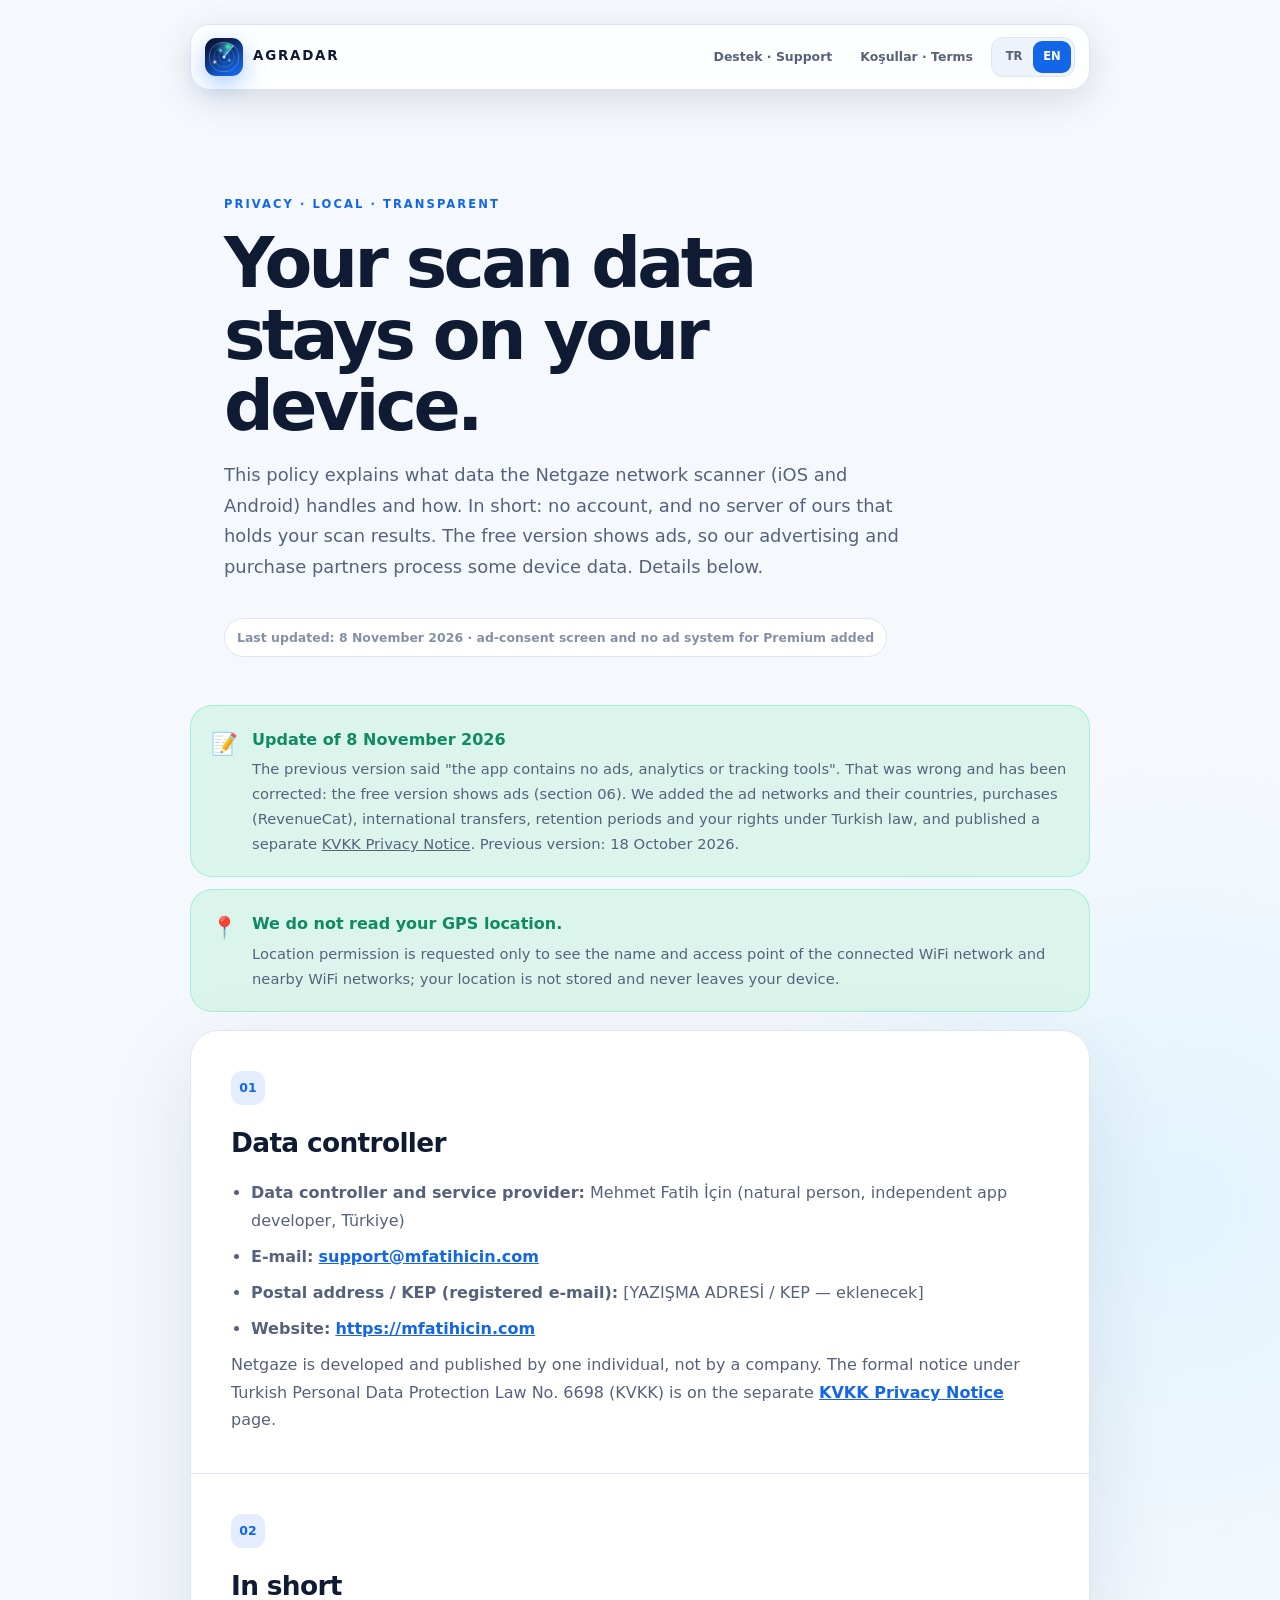
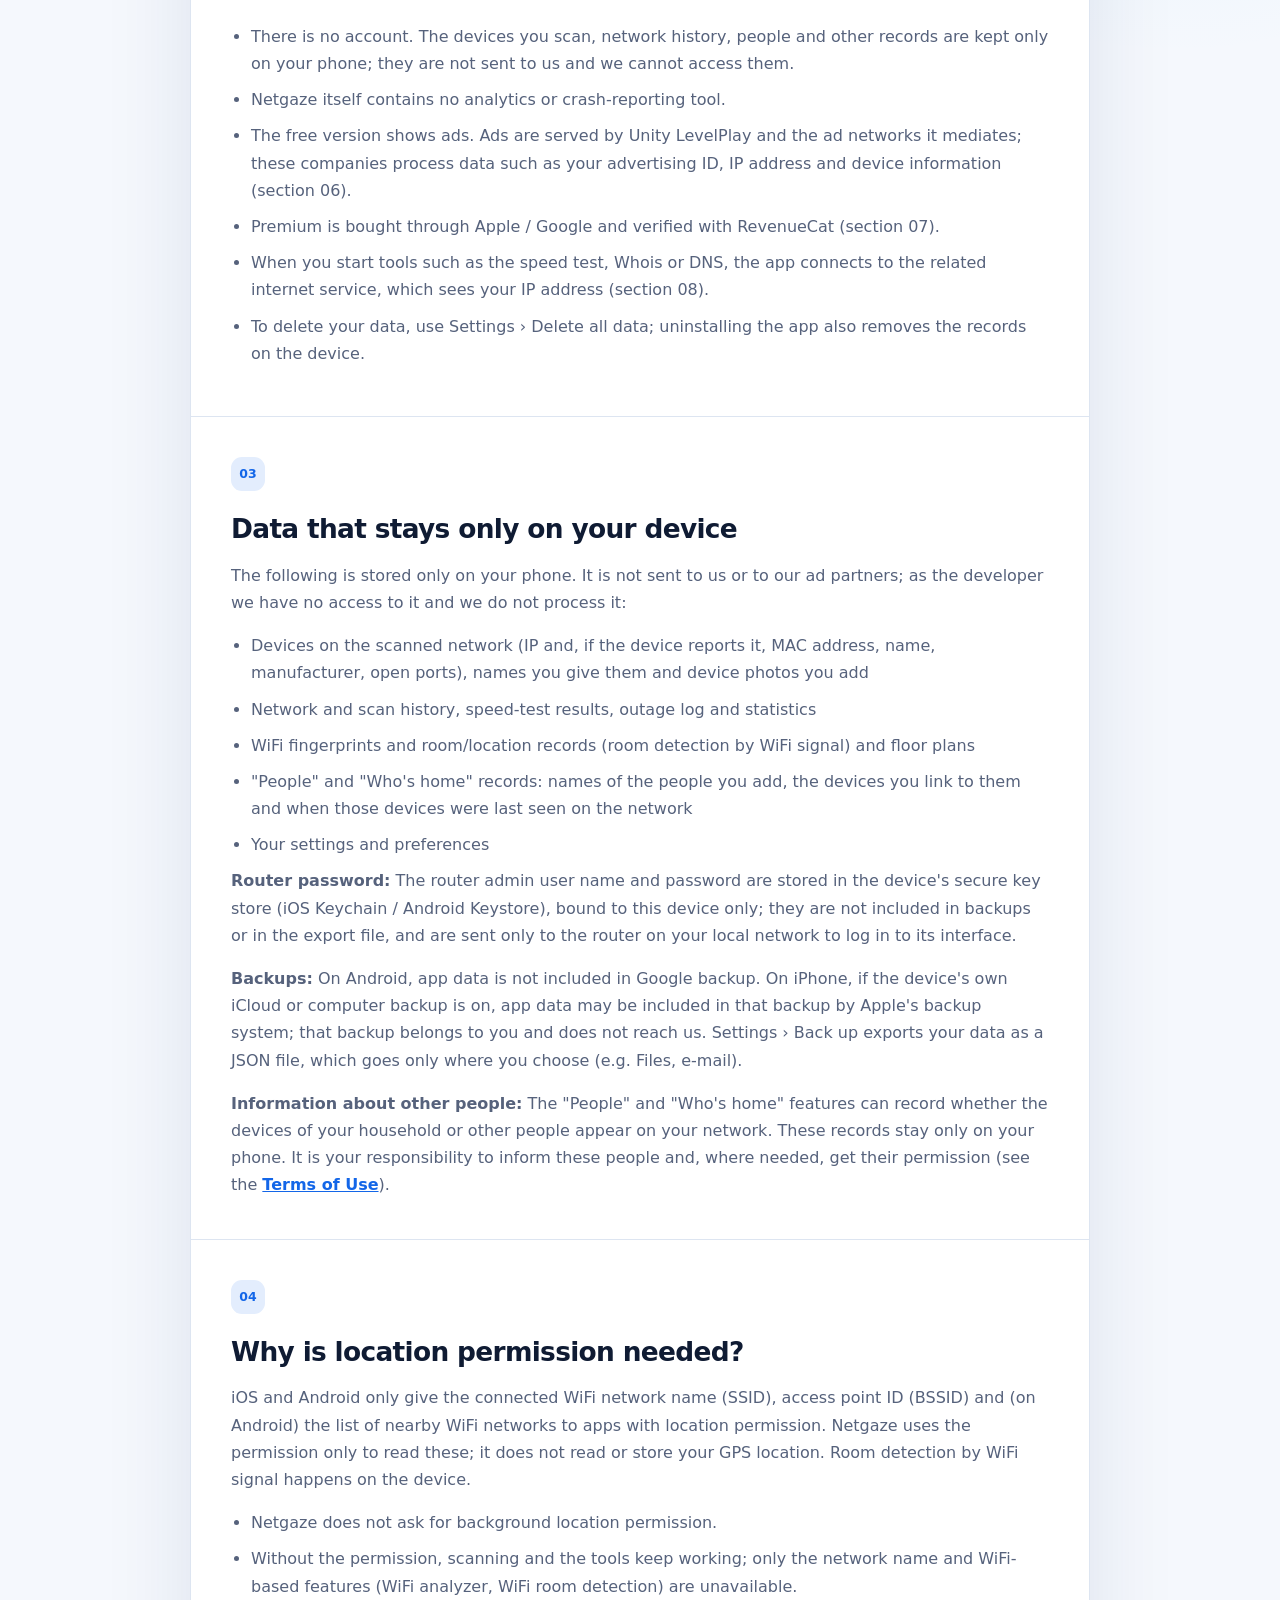
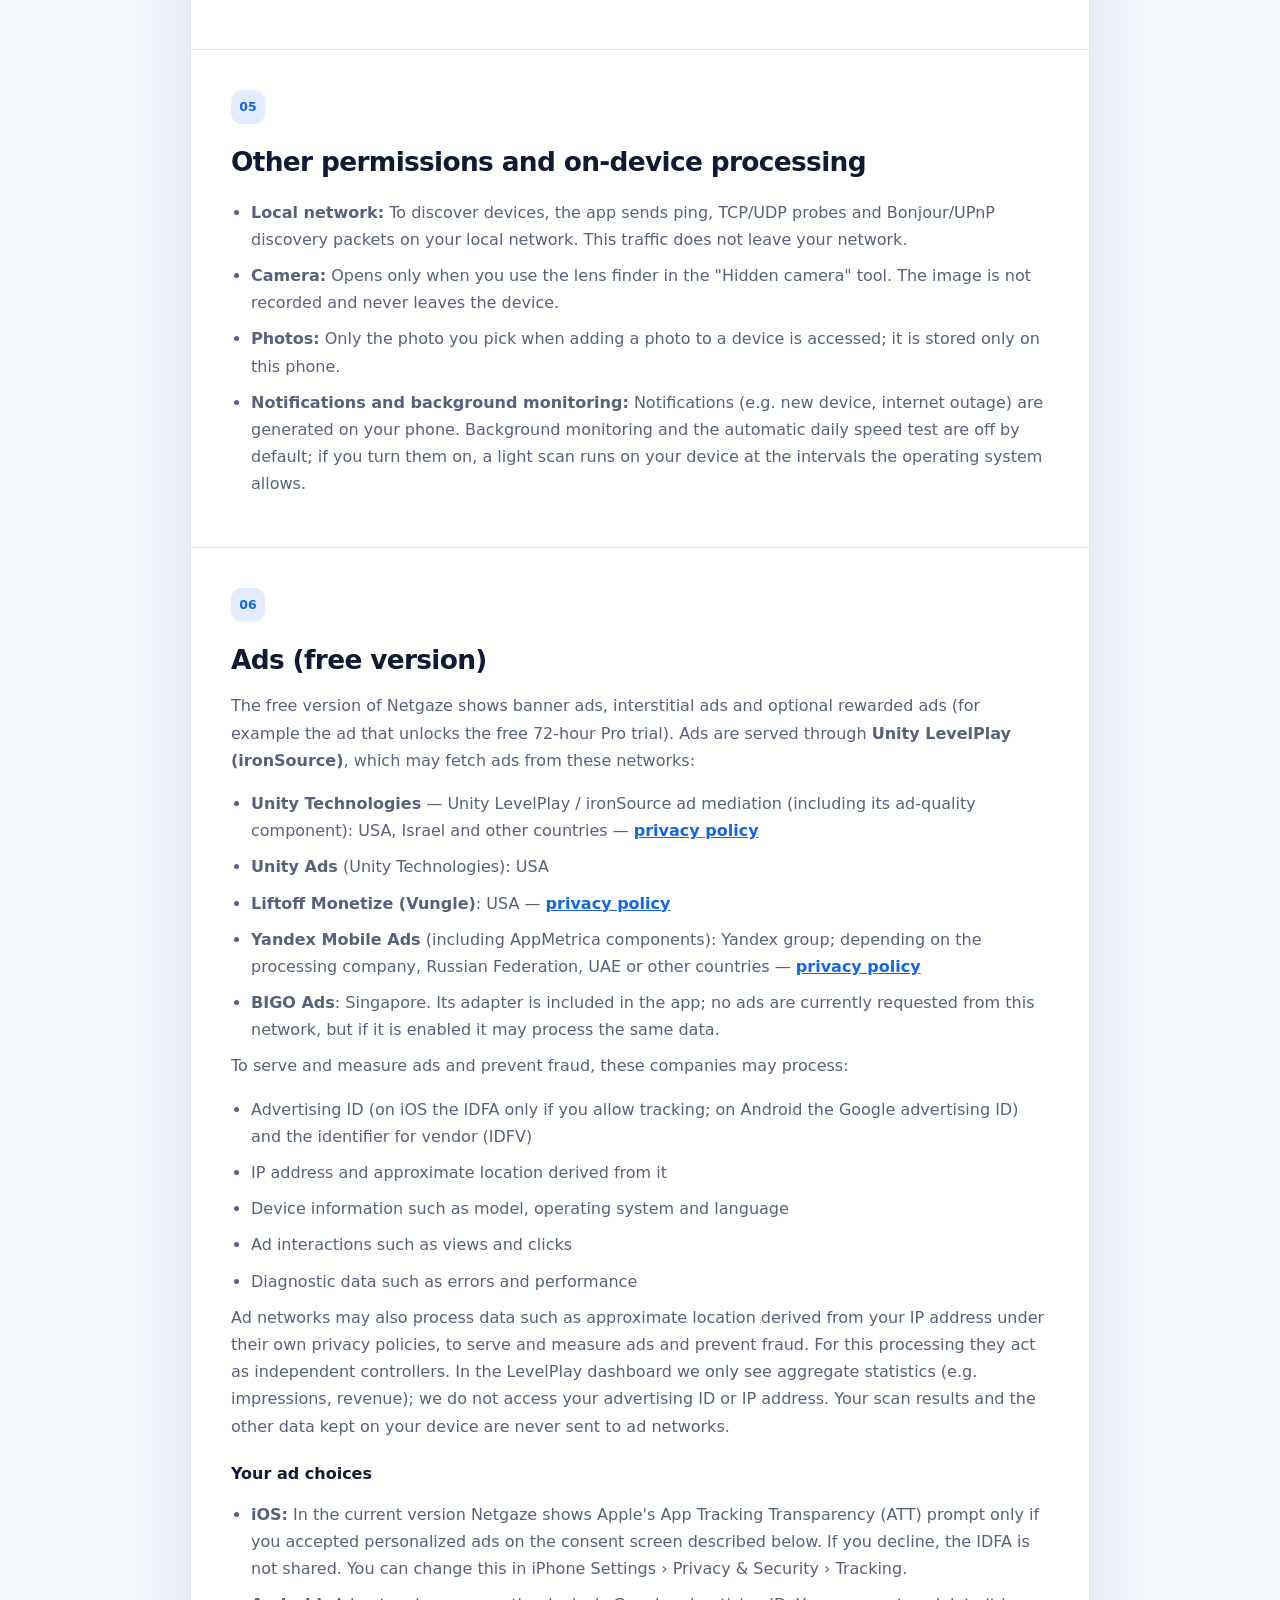
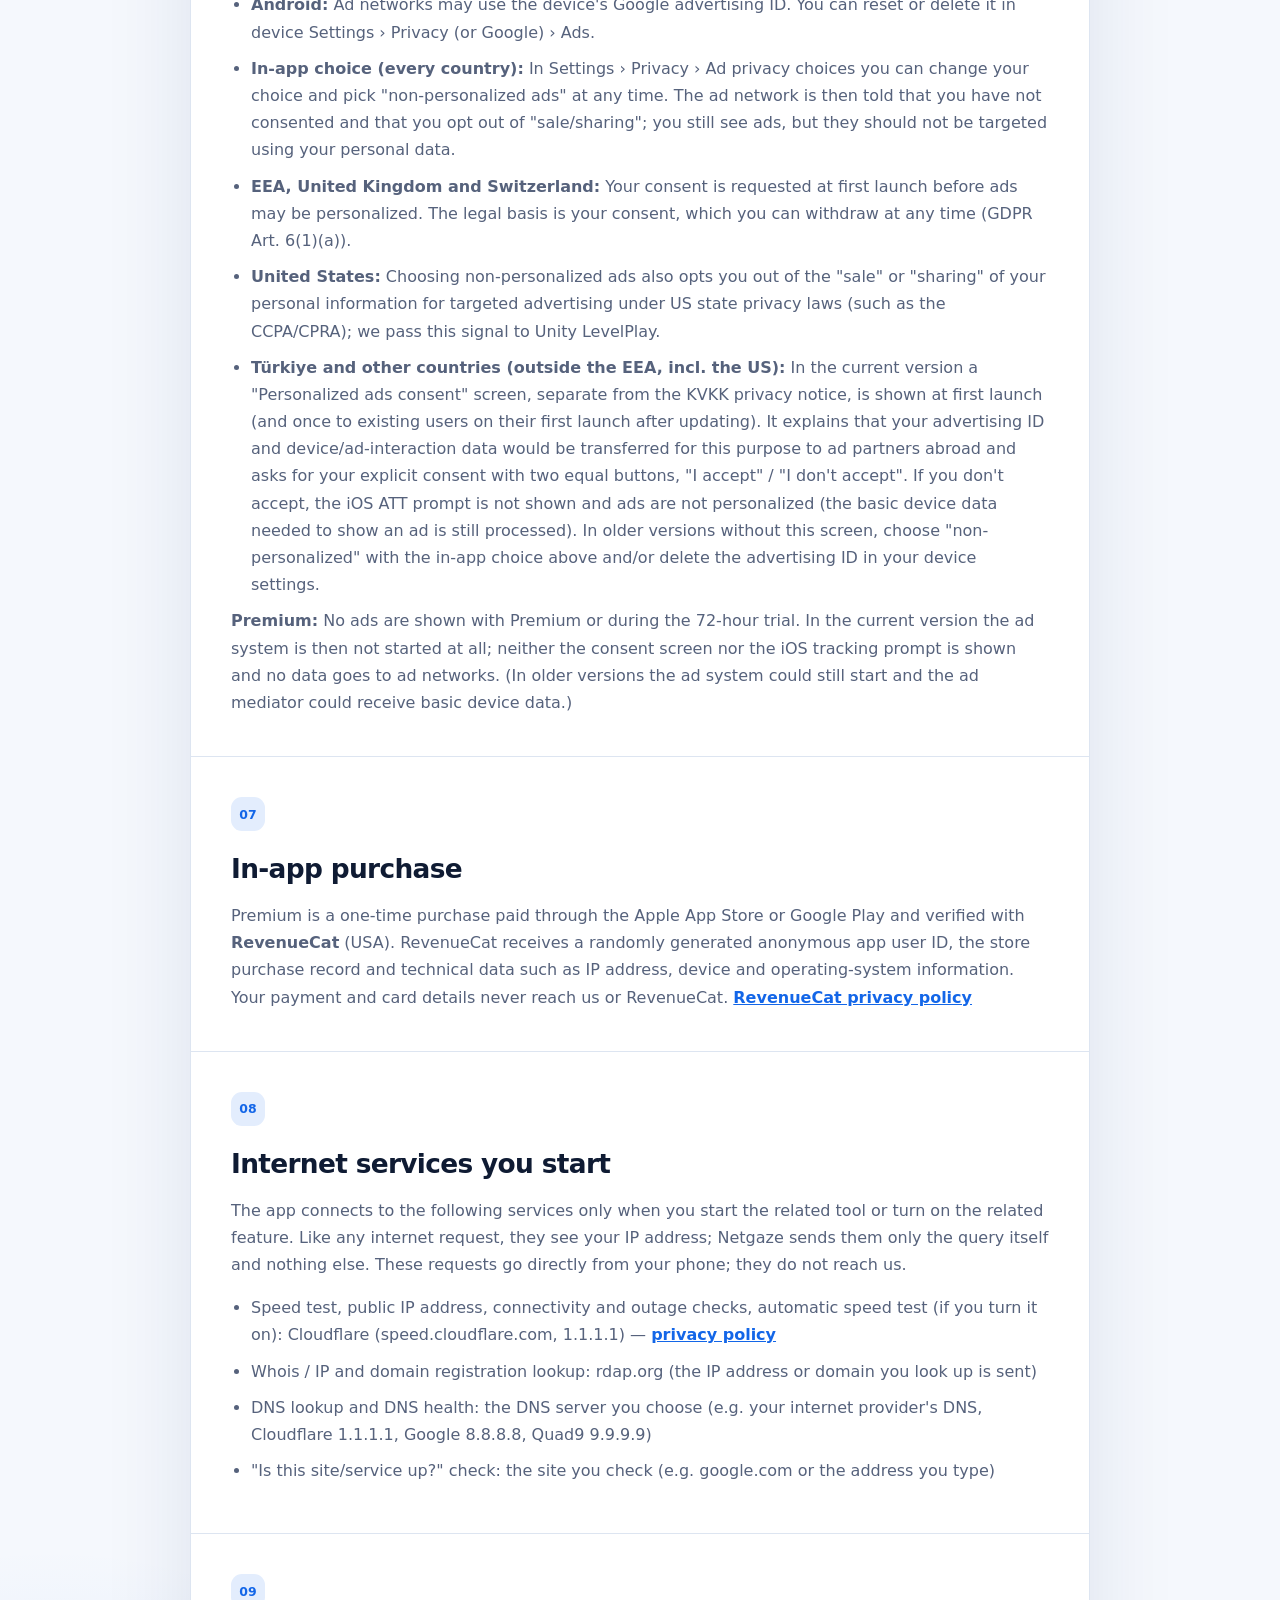
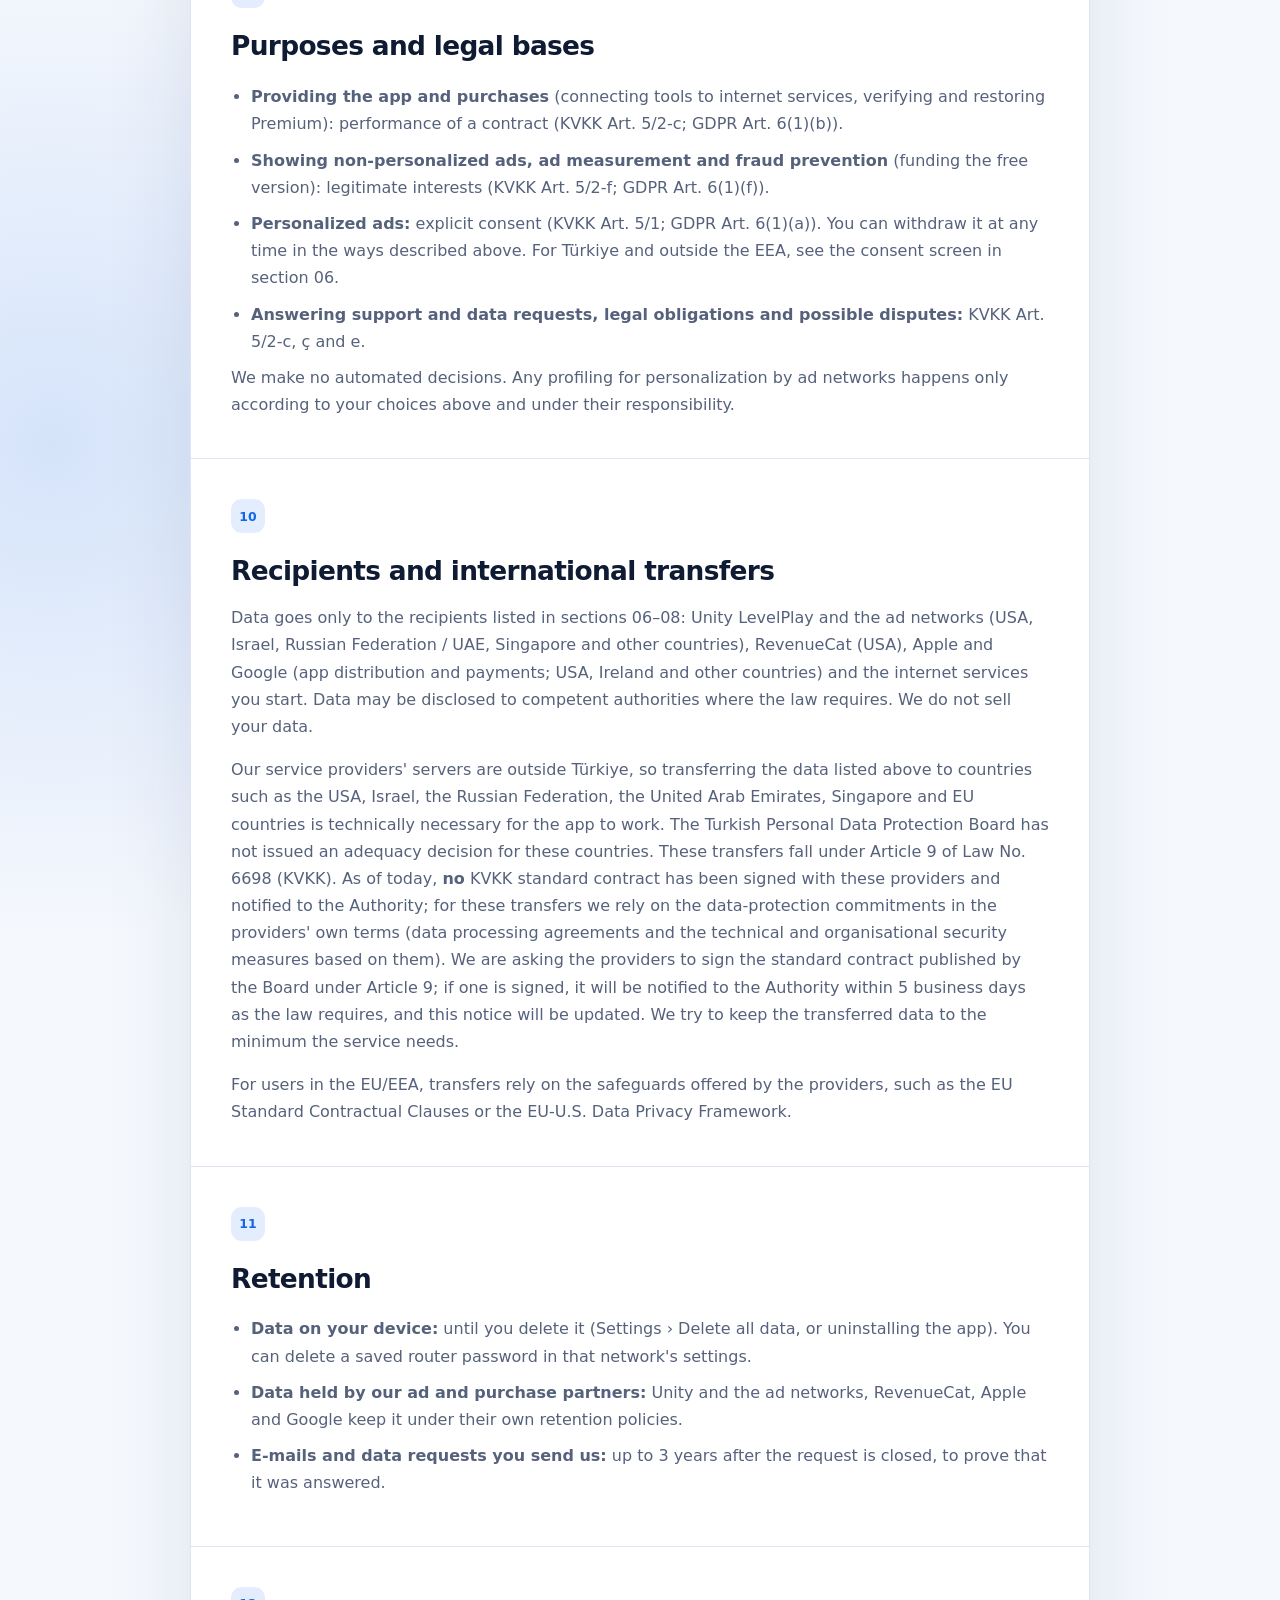
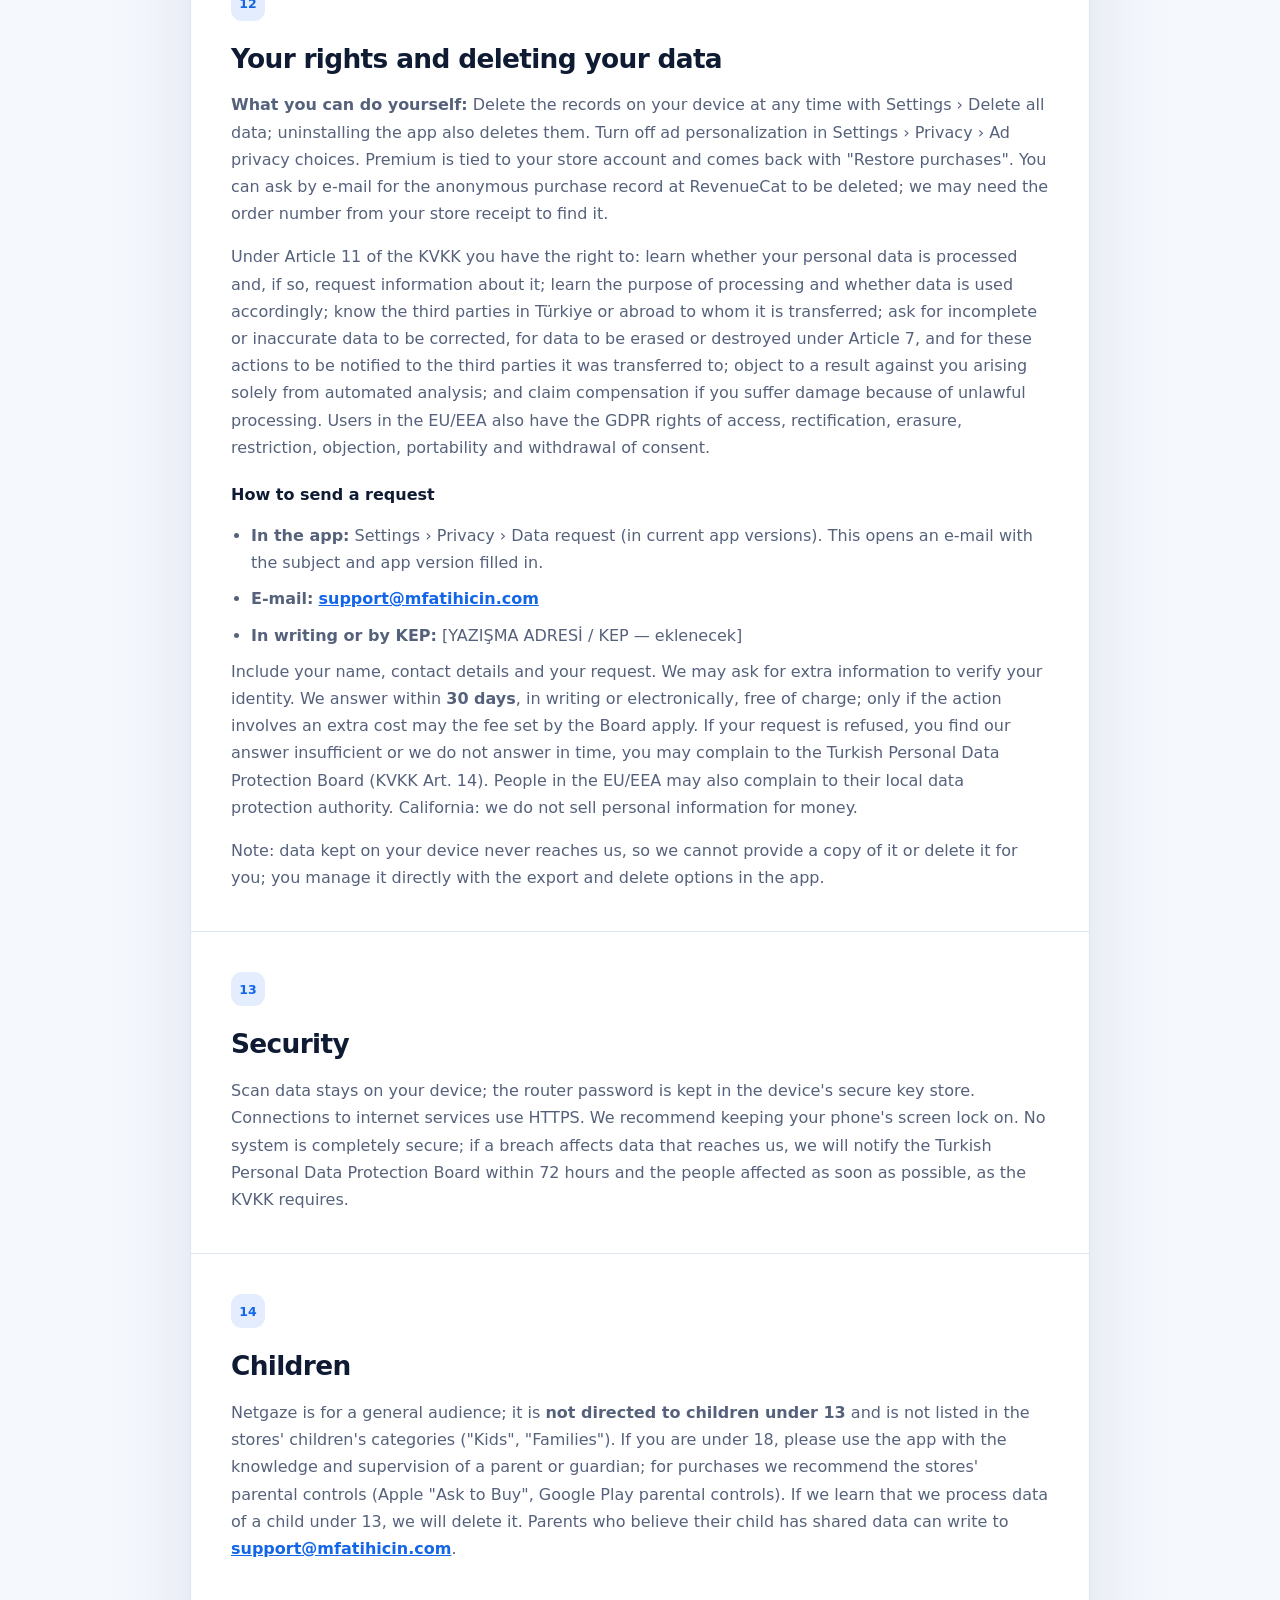
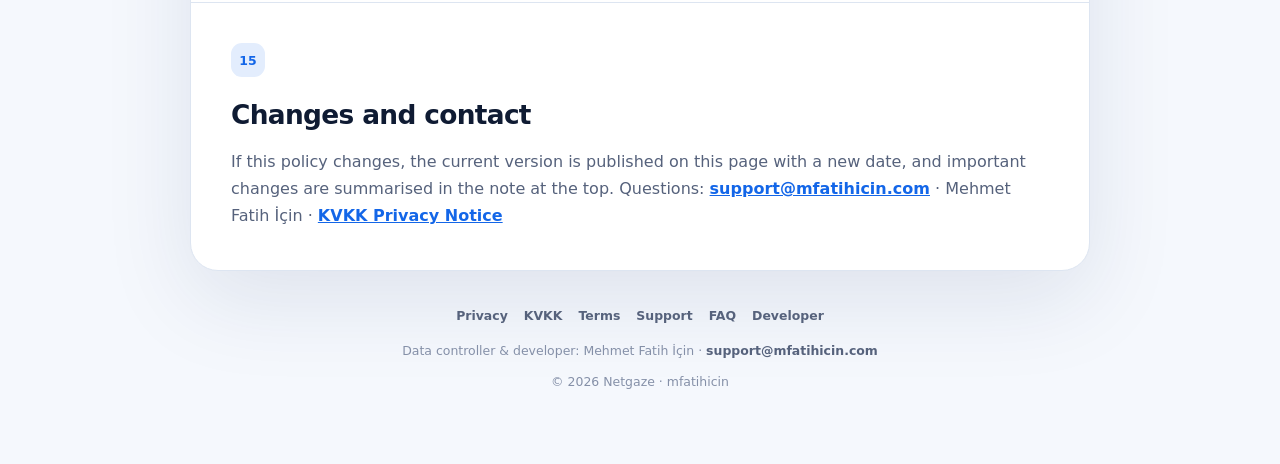
==== commit c2f89461: "Netgaze: describe in-app KVKK ad-consent screen and no ad SDK for Premium Consent screen (separate f" ====
--- a/index.html
+++ b/index.html
@@ -45,7 +45,7 @@
             gösterilir; reklam ve satın alma ortakları bu nedenle bazı cihaz
             verilerini işler. Ayrıntılar aşağıda.
           </p>
-          <span class="updated">Son güncelleme: 8 Kasım 2026</span>
+          <span class="updated">Son güncelleme: 8 Kasım 2026 · reklam rıza ekranı ve Premium'da reklam sisteminin başlatılmaması eklendi</span>
         </section>
 
         <div class="notice">
@@ -214,20 +214,20 @@
             </p>
             <h3>Reklam tercihleriniz</h3>
             <ul>
-              <li><strong>iOS:</strong> Netgaze, Apple'ın Uygulama İzleme Şeffaflığı (ATT) penceresiyle izin ister. İzin vermezseniz IDFA paylaşılmaz. Tercihinizi iPhone Ayarlar › Gizlilik ve Güvenlik › İzleme bölümünden değiştirebilirsiniz.</li>
+              <li><strong>iOS:</strong> Güncel sürümde Netgaze, Apple'ın Uygulama İzleme Şeffaflığı (ATT) penceresini yalnızca aşağıdaki rıza ekranında kişiselleştirilmiş reklamı kabul ettiyseniz gösterir. İzin vermezseniz IDFA paylaşılmaz. Tercihinizi iPhone Ayarlar › Gizlilik ve Güvenlik › İzleme bölümünden değiştirebilirsiniz.</li>
               <li><strong>Android:</strong> Reklam ağları cihazın Google reklam kimliğini kullanabilir. Cihaz Ayarlar › Gizlilik (veya Google) › Reklamlar bölümünden reklam kimliğini sıfırlayabilir veya silebilirsiniz.</li>
-              <li><strong>Uygulama içi seçim (her ülkede):</strong> Ayarlar › Gizlilik › Reklam gizlilik seçenekleri ile istediğiniz an "kişiselleştirilmemiş reklam"ı seçebilirsiniz. Bu seçimde reklam ağına rızanızın olmadığı ve "verilerimi satma/paylaşma" tercihi bildirilir; reklam görmeye devam edersiniz, ama reklamlar kişisel verilerinize göre hedeflenmemelidir.</li>
+              <li><strong>Uygulama içi seçim (her ülkede):</strong> Ayarlar › Gizlilik › Reklam gizlilik seçenekleri ile seçiminizi istediğiniz an değiştirebilir, "kişiselleştirilmemiş reklam"ı seçebilirsiniz. Bu seçimde reklam ağına rızanızın olmadığı ve "verilerimi satma/paylaşma" tercihi bildirilir; reklam görmeye devam edersiniz, ama reklamlar kişisel verilerinize göre hedeflenmemelidir.</li>
               <li><strong>AEA, Birleşik Krallık ve İsviçre:</strong> Reklamlar kişiselleştirilmeden önce ilk açılışta onayınız istenir. Hukuki dayanak, istediğiniz zaman geri çekebileceğiniz rızanızdır (GDPR m.6/1-a).</li>
               <li><strong>ABD:</strong> Kişiselleştirilmemiş reklamı seçmeniz, ABD eyalet gizlilik yasaları (ör. CCPA/CPRA) kapsamında kişisel bilgilerinizin hedefli reklam amacıyla "satılmasını" veya "paylaşılmasını" reddetmeniz anlamına gelir; bu sinyali Unity LevelPlay'e iletiriz.</li>
-              <li><strong>Türkiye ve diğer ülkeler:</strong> Şu anki sürümlerde Türkiye'deki kullanıcılara ilk açılışta ayrı bir reklam rıza ekranı gösterilmez. iOS'ta reklam kimliği yalnızca ATT'de izin verirseniz paylaşılır; Android'de reklam ağları cihazın reklam kimliğini kullanabilir. Kişiselleştirilmiş reklam istemiyorsanız yukarıdaki uygulama içi seçimle "kişiselleştirilmemiş"i seçebilir ve/veya cihaz ayarlarından reklam kimliğini silebilirsiniz.</li>
+              <li><strong>Türkiye ve diğer ülkeler (AEA dışı, ABD dahil):</strong> Güncel sürümde ilk açılışta (mevcut kullanıcılara güncellemeden sonraki ilk açılışta bir kez) KVKK aydınlatma metninden ayrı bir "Kişiselleştirilmiş reklam izni" ekranı gösterilir: reklam kimliğinizin ve cihaz/reklam etkileşimi verilerinizin bu amaçla yurt dışındaki reklam ortaklarına aktarılacağı açıklanır ve eşit ağırlıklı "Kabul ediyorum" / "Kabul etmiyorum" düğmeleriyle açık rızanız istenir. Kabul etmezseniz iOS'ta ATT penceresi gösterilmez ve reklamlar kişiselleştirilmez (reklamın gösterilmesi için gereken temel cihaz verileri yine işlenir). Bu ekranın olmadığı eski sürümlerde yukarıdaki uygulama içi seçimle "kişiselleştirilmemiş"i seçebilir ve/veya cihaz ayarlarından reklam kimliğini silebilirsiniz.</li>
             </ul>
             <p>
               <strong>Premium:</strong> Premium'da ve 72 saatlik deneme
-              süresince reklam gösterilmez. Ancak uygulama açıldığında reklam
-              sistemi yine başlatılabilir ve iOS'ta takip izni penceresi
-              gösterilebilir; bu durumda reklam aracısı temel cihaz verilerini
-              (ör. IP adresi, cihaz modeli, izin verdiyseniz reklam kimliği)
-              alabilir.
+              süresince reklam gösterilmez. Güncel sürümde bu durumda reklam
+              sistemi hiç başlatılmaz; rıza ekranı ve iOS takip izni penceresi
+              gösterilmez, reklam ağlarına veri gitmez. (Eski sürümlerde reklam
+              sistemi yine başlayabiliyor ve reklam aracısı temel cihaz
+              verilerini alabiliyordu.)
             </p>
           </section>
 
@@ -270,7 +270,7 @@
             <ul>
               <li><strong>Uygulamanın sunulması ve satın alma</strong> (araçların internet hizmetlerine bağlanması, Premium'un doğrulanması ve geri yüklenmesi): sözleşmenin kurulması ve ifası (KVKK m.5/2-c; GDPR m.6/1-b).</li>
               <li><strong>Kişiselleştirilmemiş reklam gösterimi, reklam ölçümü ve sahtekarlığın önlenmesi</strong> (ücretsiz sürümün finansmanı): meşru menfaat (KVKK m.5/2-f; GDPR m.6/1-f).</li>
-              <li><strong>Kişiselleştirilmiş reklam:</strong> açık rıza (KVKK m.5/1; GDPR m.6/1-a). Rızanızı yukarıdaki yollarla istediğiniz an geri alabilirsiniz. Türkiye için bölüm 06'daki açıklamaya bakın.</li>
+              <li><strong>Kişiselleştirilmiş reklam:</strong> açık rıza (KVKK m.5/1; GDPR m.6/1-a). Rızanızı yukarıdaki yollarla istediğiniz an geri alabilirsiniz. Türkiye ve AEA dışı için bölüm 06'daki rıza ekranına bakın.</li>
               <li><strong>Destek ve veri taleplerinin cevaplanması, yasal yükümlülükler ve olası uyuşmazlıklar:</strong> KVKK m.5/2-c, ç ve e.</li>
             </ul>
             <p>Otomatik karar alma yapmayız. Reklam ağlarının kişiselleştirme amacıyla yaptığı profilleme yalnız yukarıdaki tercihlerinize göre ve onların sorumluluğunda yapılır.</p>
@@ -437,7 +437,7 @@
             so our advertising and purchase partners process some device data.
             Details below.
           </p>
-          <span class="updated">Last updated: 8 November 2026</span>
+          <span class="updated">Last updated: 8 November 2026 · ad-consent screen and no ad system for Premium added</span>
         </section>
 
         <div class="notice">
@@ -605,20 +605,20 @@
             </p>
             <h3>Your ad choices</h3>
             <ul>
-              <li><strong>iOS:</strong> Netgaze asks for permission with Apple's App Tracking Transparency (ATT) prompt. If you decline, the IDFA is not shared. You can change this in iPhone Settings › Privacy &amp; Security › Tracking.</li>
+              <li><strong>iOS:</strong> In the current version Netgaze shows Apple's App Tracking Transparency (ATT) prompt only if you accepted personalized ads on the consent screen described below. If you decline, the IDFA is not shared. You can change this in iPhone Settings › Privacy &amp; Security › Tracking.</li>
               <li><strong>Android:</strong> Ad networks may use the device's Google advertising ID. You can reset or delete it in device Settings › Privacy (or Google) › Ads.</li>
-              <li><strong>In-app choice (every country):</strong> In Settings › Privacy › Ad privacy choices you can choose "non-personalized ads" at any time. The ad network is then told that you have not consented and that you opt out of "sale/sharing"; you still see ads, but they should not be targeted using your personal data.</li>
+              <li><strong>In-app choice (every country):</strong> In Settings › Privacy › Ad privacy choices you can change your choice and pick "non-personalized ads" at any time. The ad network is then told that you have not consented and that you opt out of "sale/sharing"; you still see ads, but they should not be targeted using your personal data.</li>
               <li><strong>EEA, United Kingdom and Switzerland:</strong> Your consent is requested at first launch before ads may be personalized. The legal basis is your consent, which you can withdraw at any time (GDPR Art. 6(1)(a)).</li>
               <li><strong>United States:</strong> Choosing non-personalized ads also opts you out of the "sale" or "sharing" of your personal information for targeted advertising under US state privacy laws (such as the CCPA/CPRA); we pass this signal to Unity LevelPlay.</li>
-              <li><strong>Türkiye and other countries:</strong> In the current versions, users in Türkiye are not shown a separate ad-consent screen at first launch. On iOS the advertising ID is shared only if you allow it in the ATT prompt; on Android ad networks may use the device's advertising ID. If you do not want personalized ads, choose "non-personalized" with the in-app choice above and/or delete the advertising ID in your device settings.</li>
+              <li><strong>Türkiye and other countries (outside the EEA, incl. the US):</strong> In the current version a "Personalized ads consent" screen, separate from the KVKK privacy notice, is shown at first launch (and once to existing users on their first launch after updating). It explains that your advertising ID and device/ad-interaction data would be transferred for this purpose to ad partners abroad and asks for your explicit consent with two equal buttons, "I accept" / "I don't accept". If you don't accept, the iOS ATT prompt is not shown and ads are not personalized (the basic device data needed to show an ad is still processed). In older versions without this screen, choose "non-personalized" with the in-app choice above and/or delete the advertising ID in your device settings.</li>
             </ul>
             <p>
               <strong>Premium:</strong> No ads are shown with Premium or during
-              the 72-hour trial. However, the ad system may still start when the
-              app opens and the iOS tracking prompt may still appear; in that
-              case the ad mediator may receive basic device data (e.g. IP
-              address, device model and, if you allowed it, the advertising
-              ID).
+              the 72-hour trial. In the current version the ad system is then
+              not started at all; neither the consent screen nor the iOS
+              tracking prompt is shown and no data goes to ad networks. (In
+              older versions the ad system could still start and the ad
+              mediator could receive basic device data.)
             </p>
           </section>
 
@@ -660,7 +660,7 @@
             <ul>
               <li><strong>Providing the app and purchases</strong> (connecting tools to internet services, verifying and restoring Premium): performance of a contract (KVKK Art. 5/2-c; GDPR Art. 6(1)(b)).</li>
               <li><strong>Showing non-personalized ads, ad measurement and fraud prevention</strong> (funding the free version): legitimate interests (KVKK Art. 5/2-f; GDPR Art. 6(1)(f)).</li>
-              <li><strong>Personalized ads:</strong> explicit consent (KVKK Art. 5/1; GDPR Art. 6(1)(a)). You can withdraw it at any time in the ways described above. For Türkiye, see the note in section 06.</li>
+              <li><strong>Personalized ads:</strong> explicit consent (KVKK Art. 5/1; GDPR Art. 6(1)(a)). You can withdraw it at any time in the ways described above. For Türkiye and outside the EEA, see the consent screen in section 06.</li>
               <li><strong>Answering support and data requests, legal obligations and possible disputes:</strong> KVKK Art. 5/2-c, ç and e.</li>
             </ul>
             <p>We make no automated decisions. Any profiling for personalization by ad networks happens only according to your choices above and under their responsibility.</p>
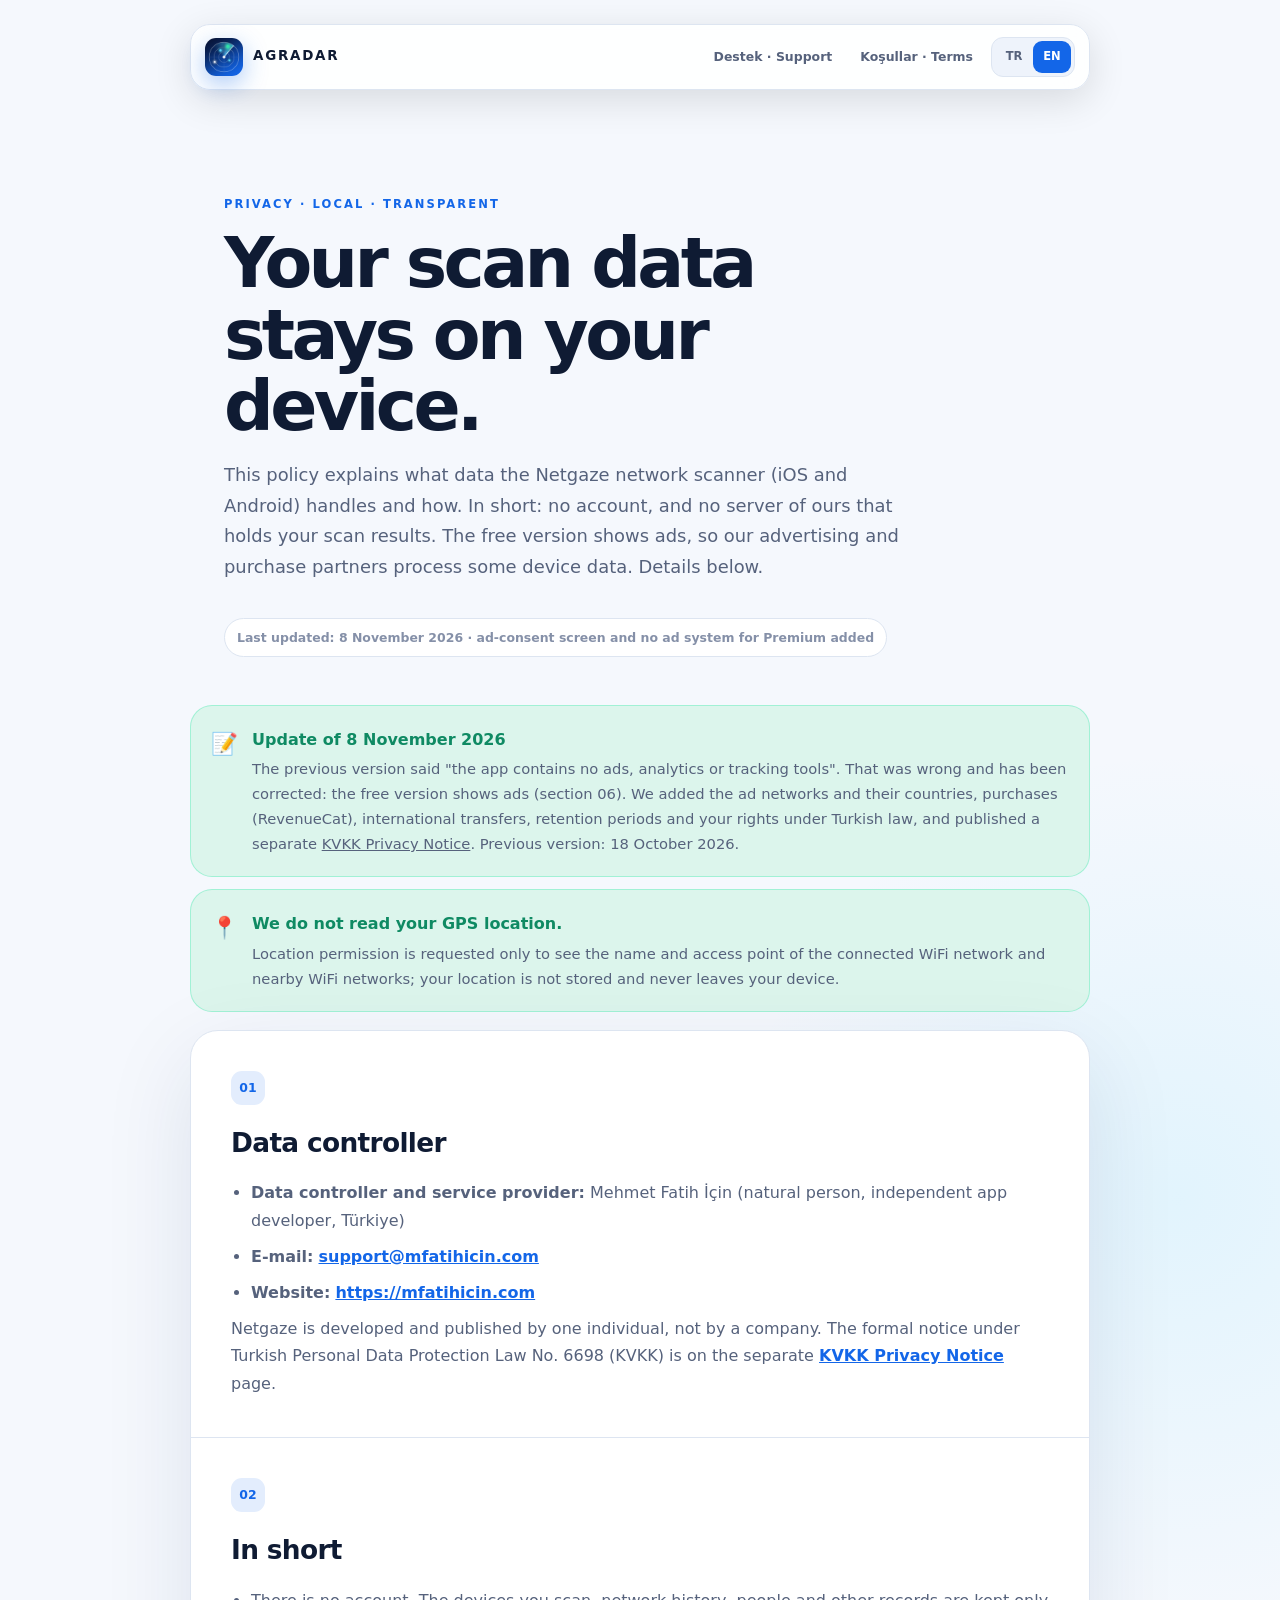
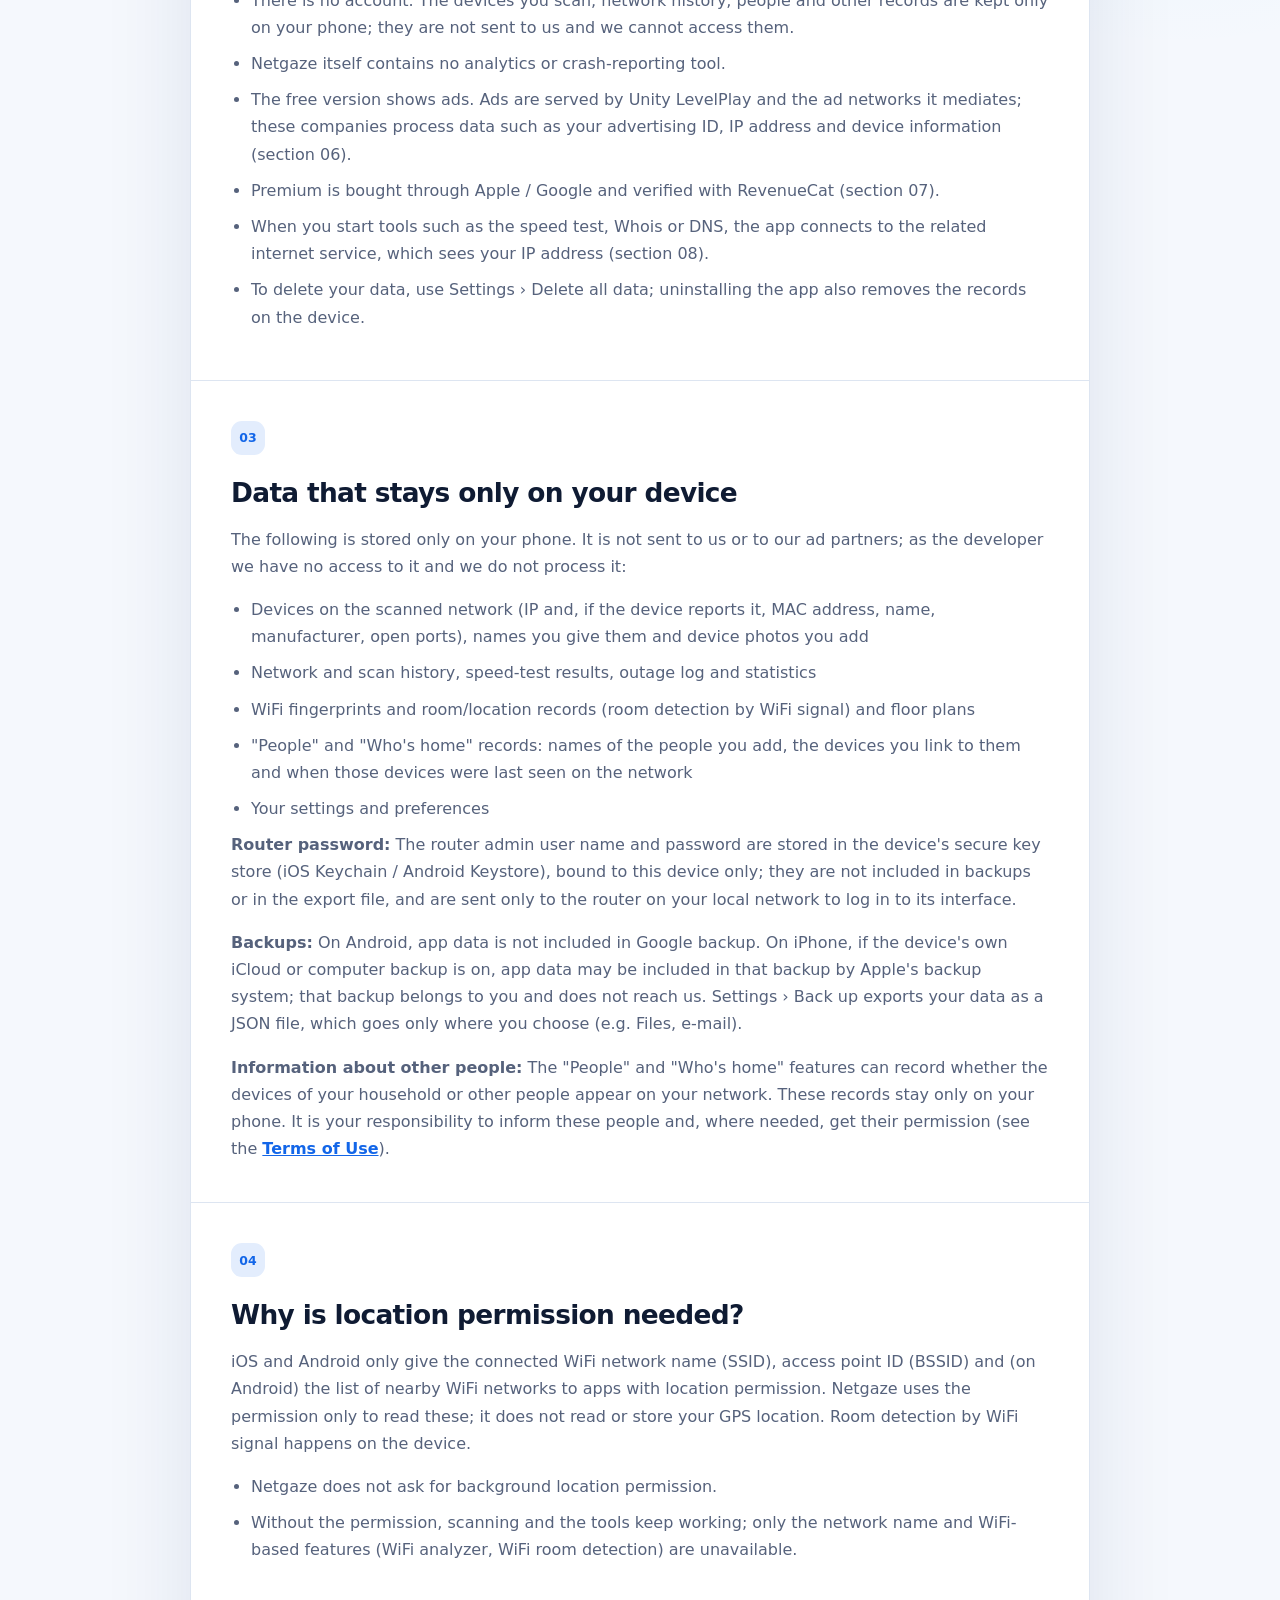
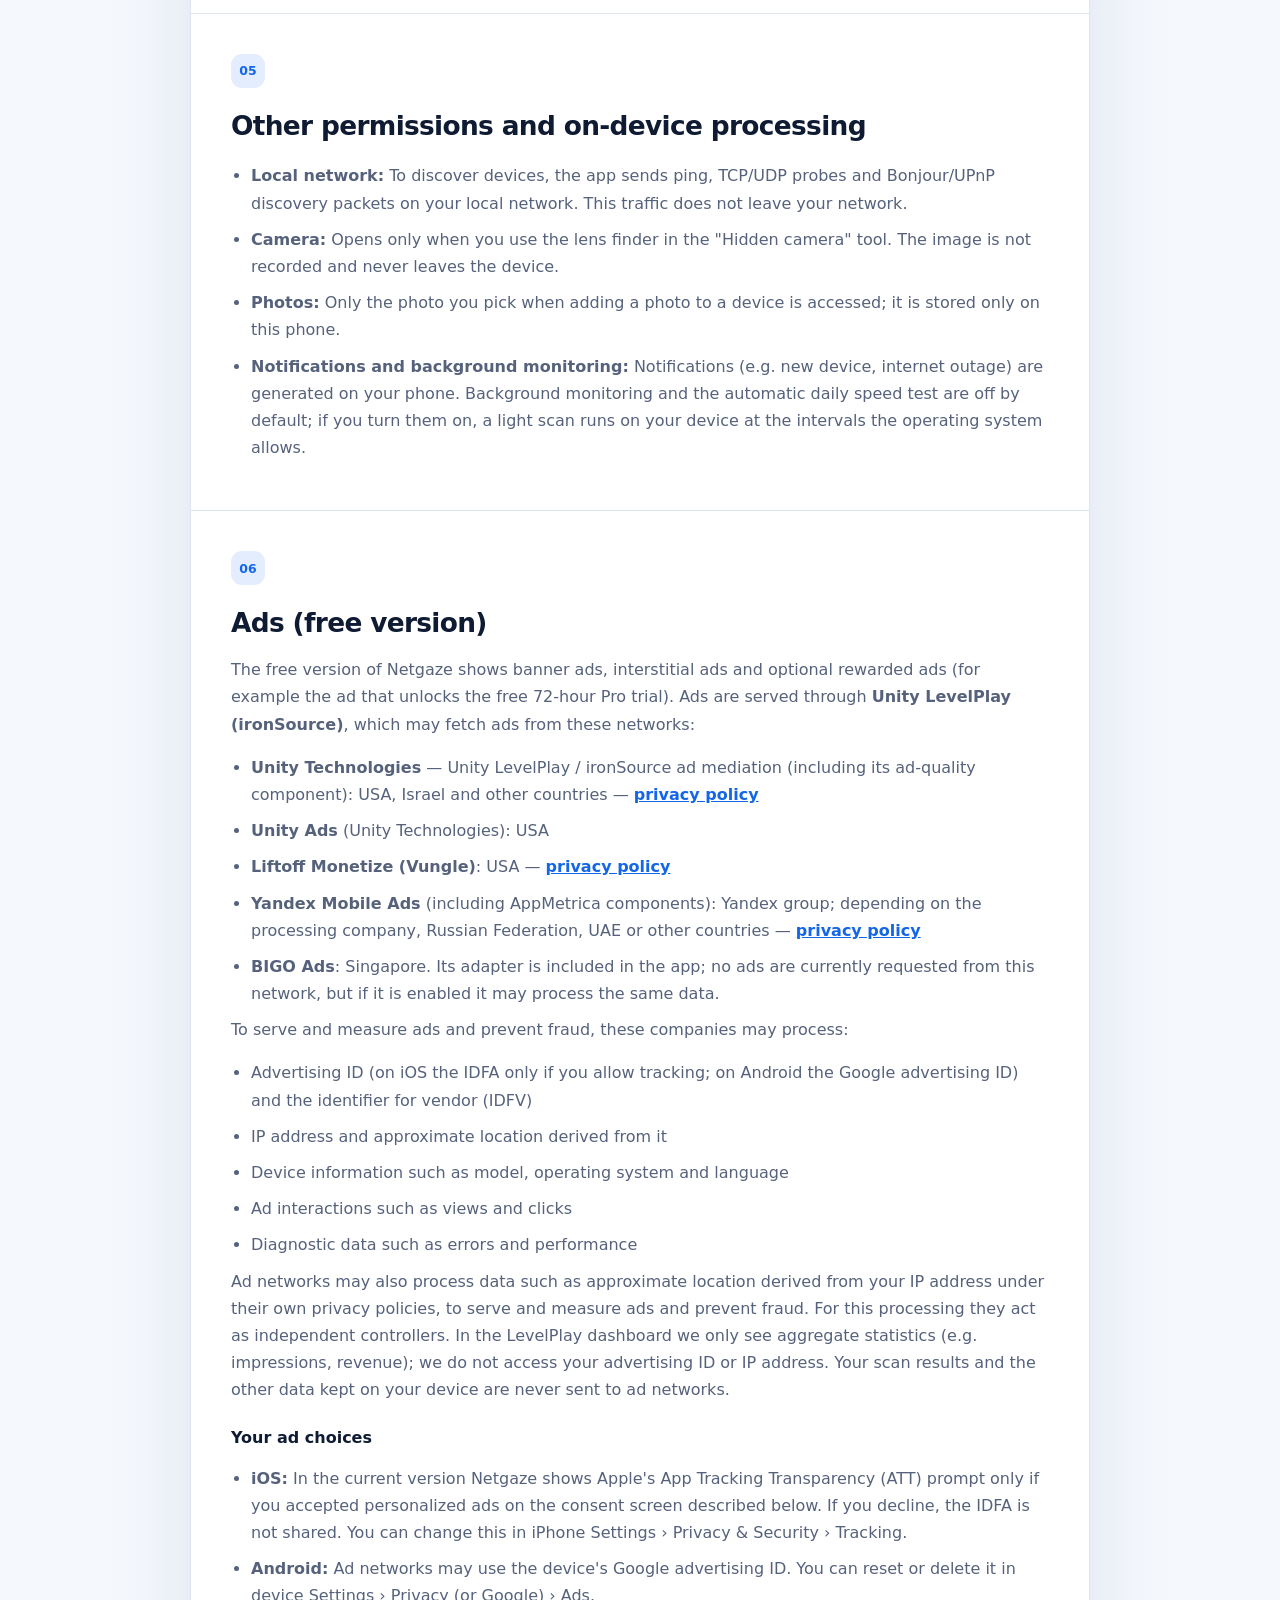
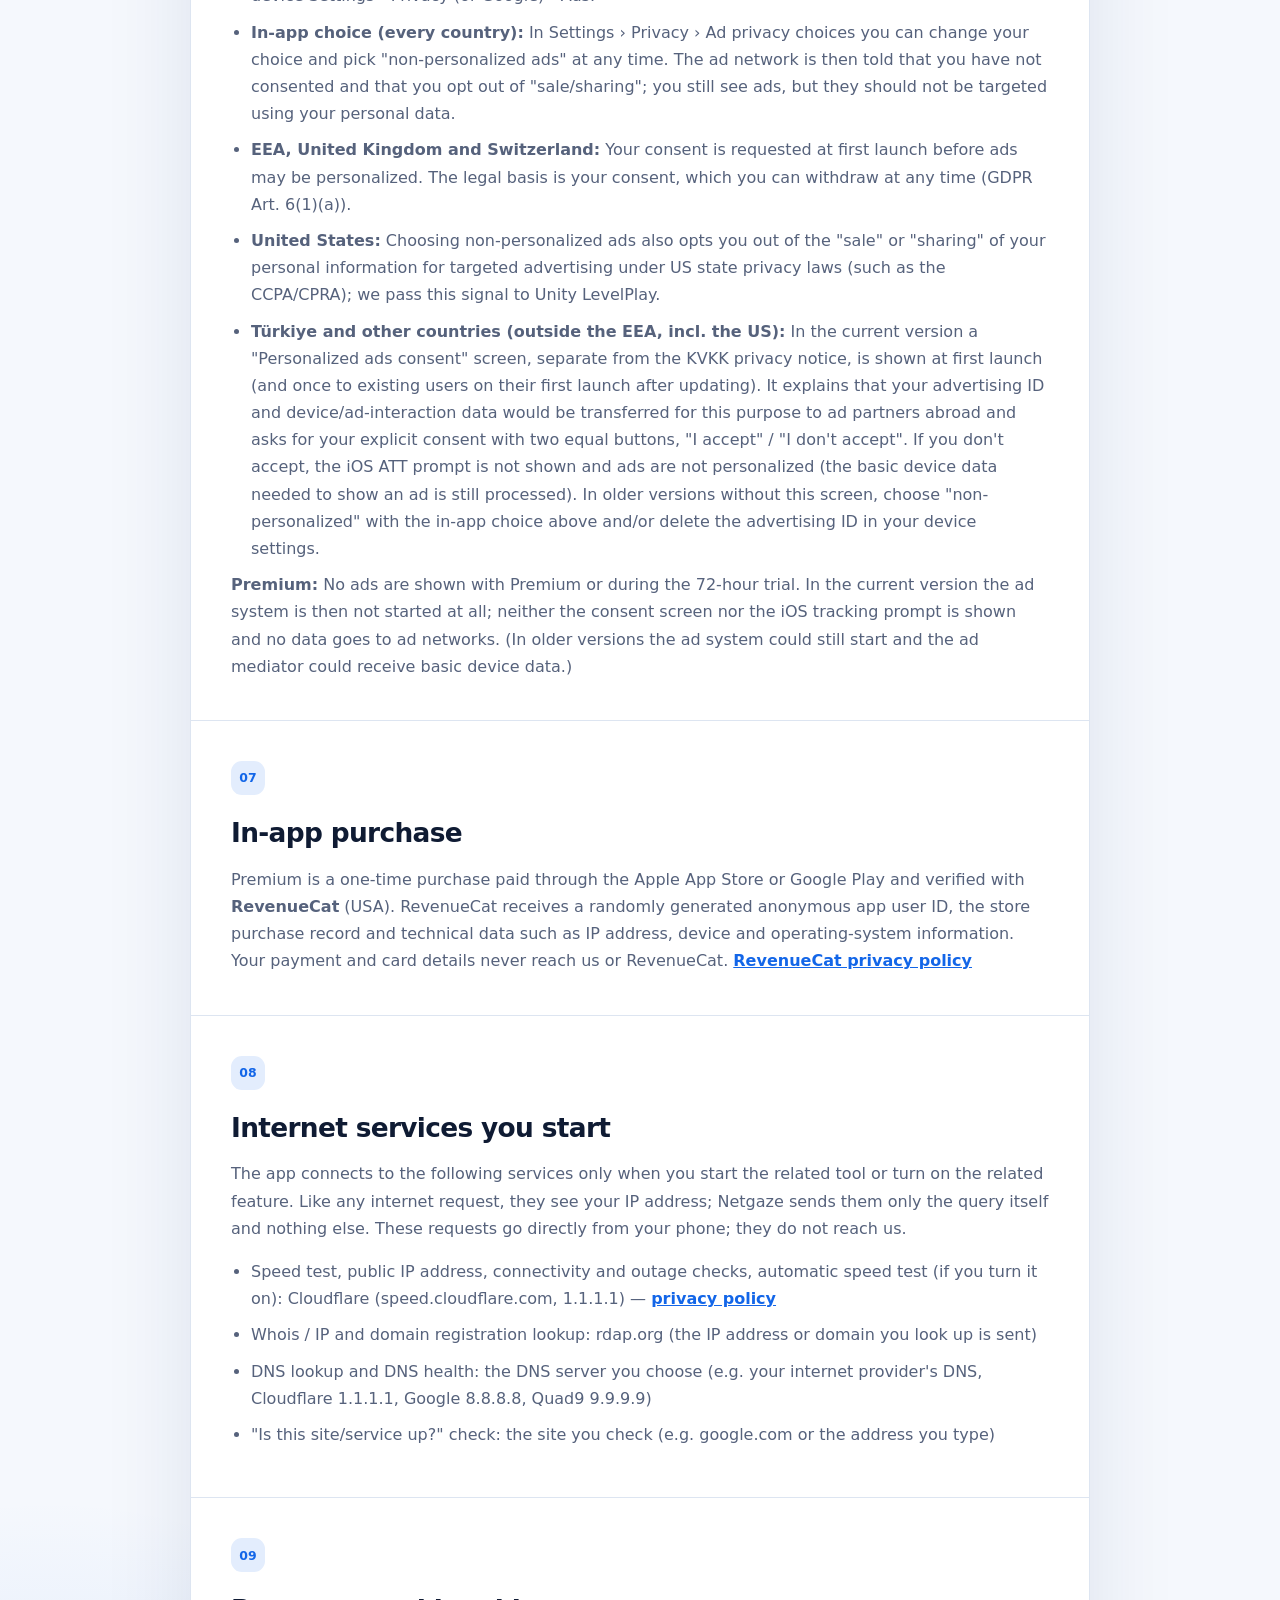
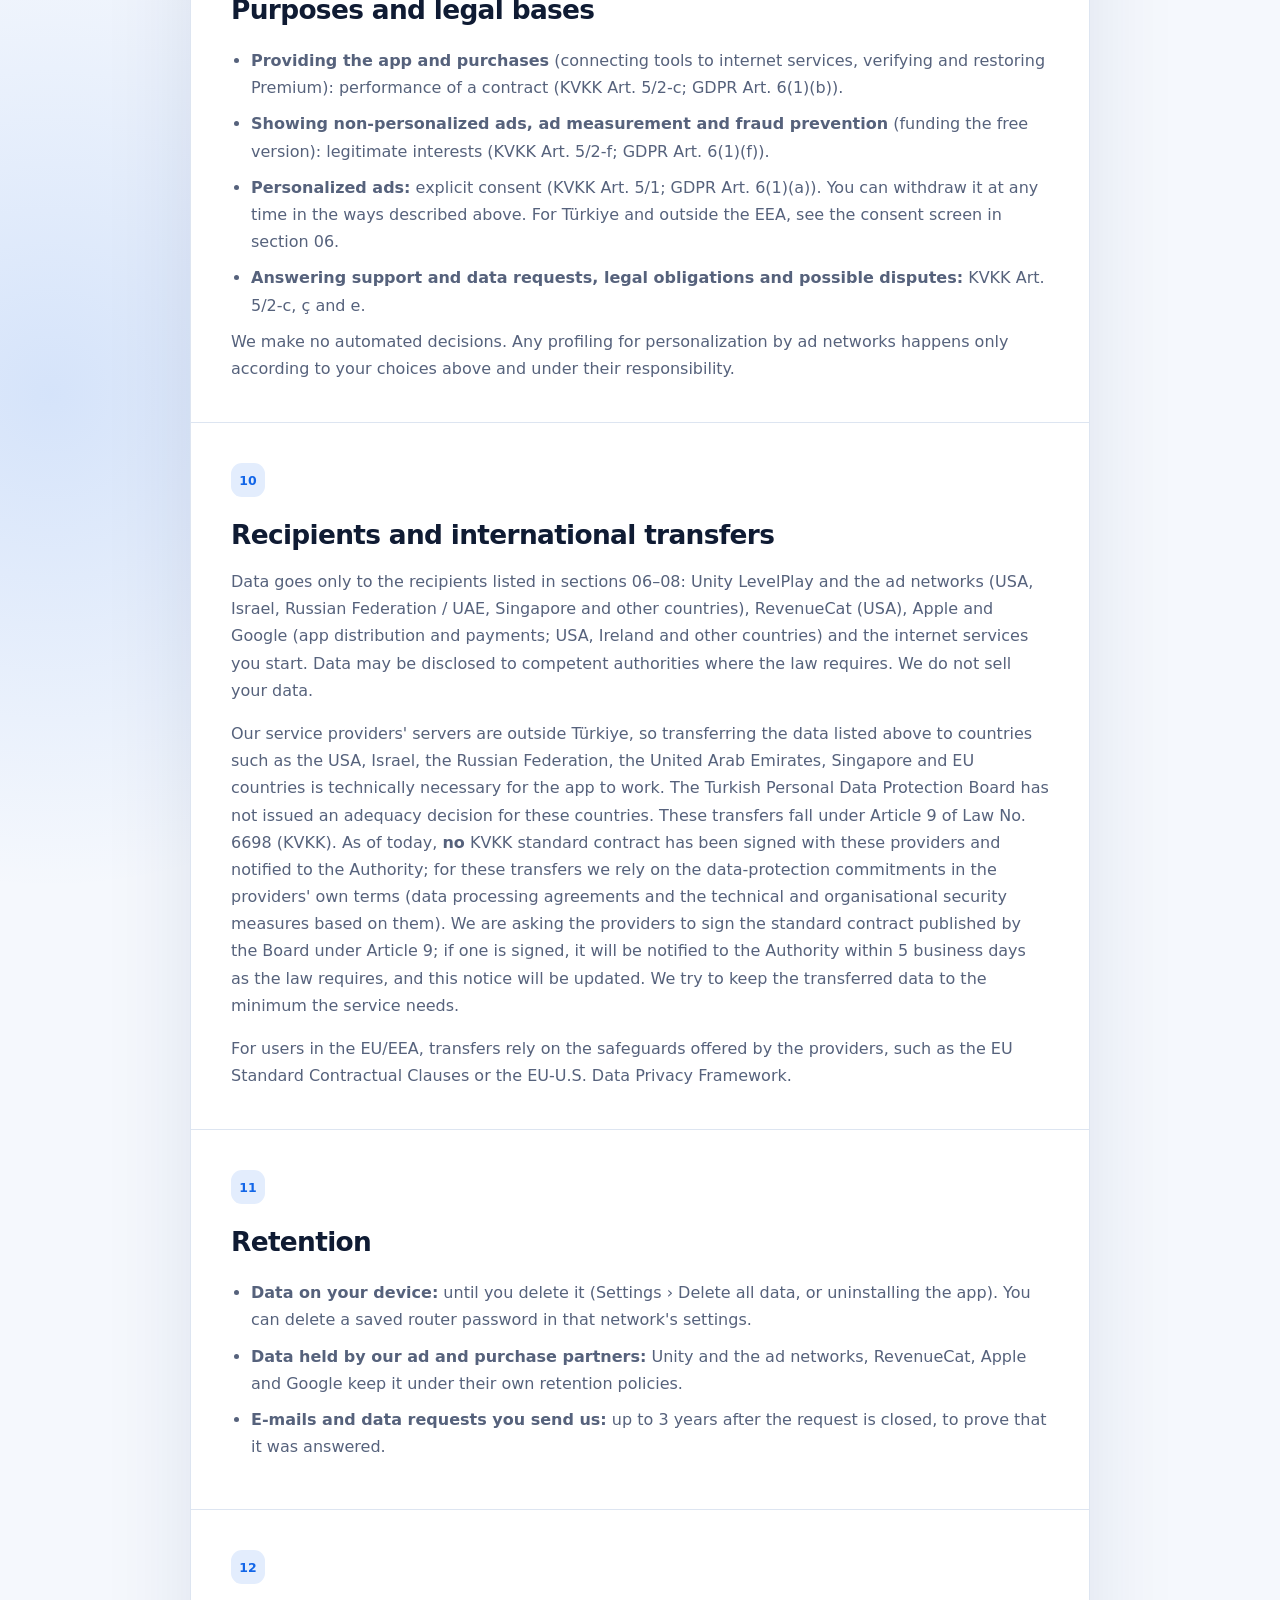
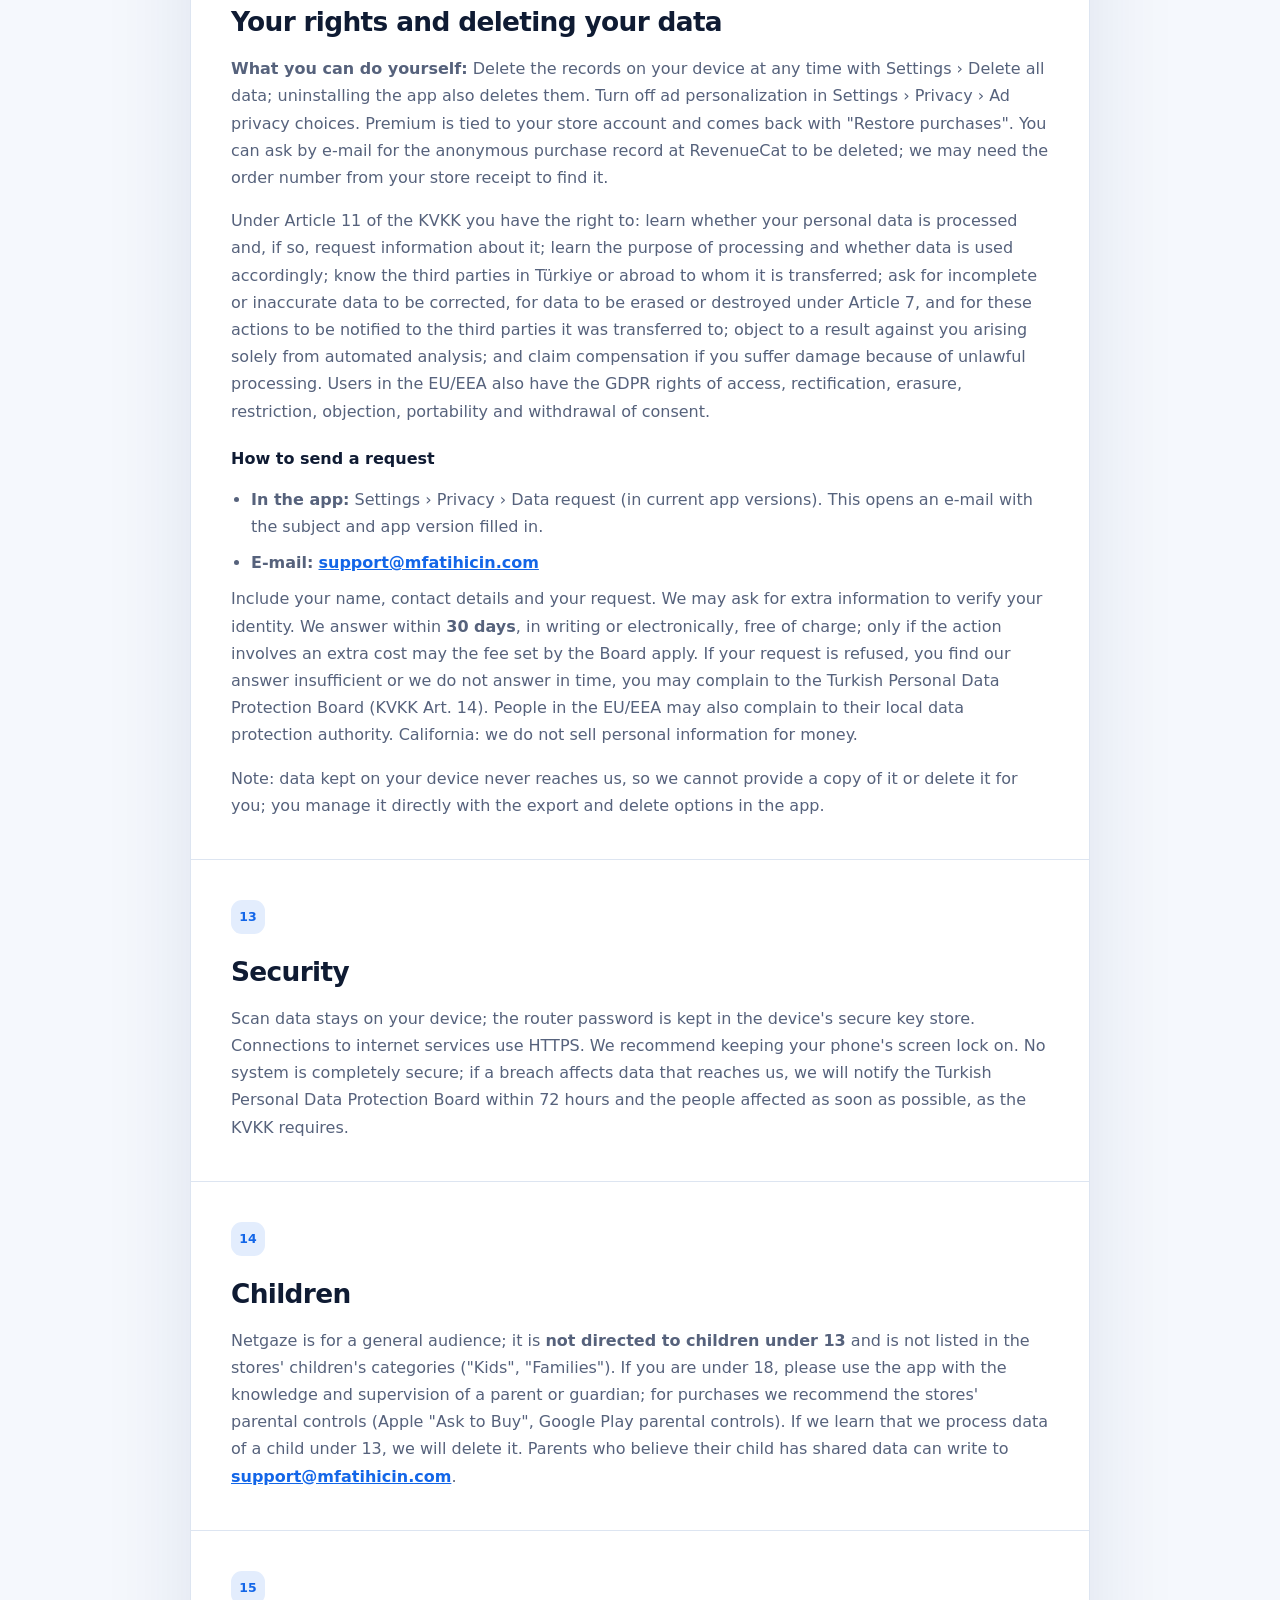
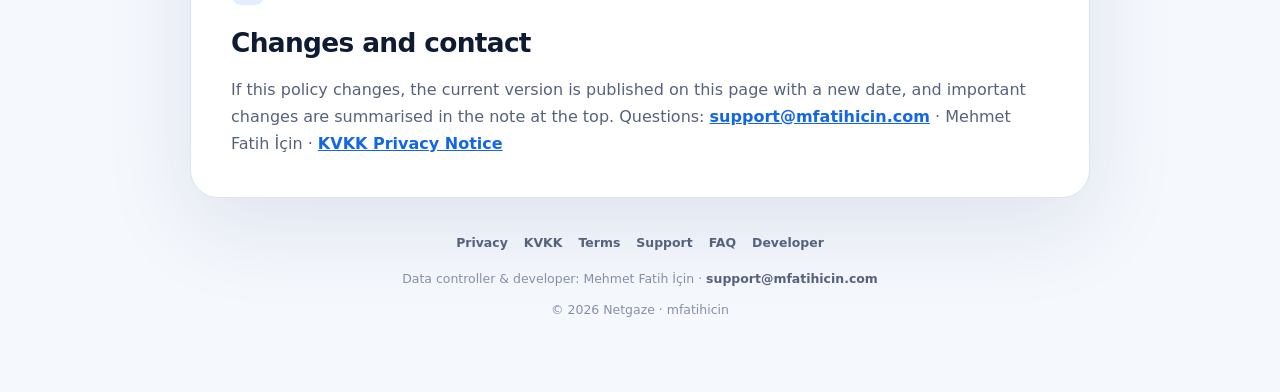
==== commit 592f8f85: "Yazışma adresi / KEP yer tutucusu kaldırıldı (sahibin kararı: sitede yayımlanmayacak) Co-Authored-By" ====
--- a/index.html
+++ b/index.html
@@ -83,7 +83,6 @@
             <ul>
               <li><strong>Veri sorumlusu ve hizmet sağlayıcı:</strong> Mehmet Fatih İçin (gerçek kişi, bağımsız uygulama geliştiricisi, Türkiye)</li>
               <li><strong>E-posta:</strong> <a href="mailto:support@mfatihicin.com?subject=Netgaze%20Gizlilik">support@mfatihicin.com</a></li>
-              <li><strong>Yazışma adresi / KEP:</strong> [YAZIŞMA ADRESİ / KEP — eklenecek]</li>
               <li><strong>İnternet sitesi:</strong> <a href="https://mfatihicin.com">https://mfatihicin.com</a></li>
             </ul>
             <p>
@@ -355,7 +354,6 @@
             <ul>
               <li><strong>Uygulama içinden:</strong> Ayarlar › Gizlilik › Veri talebi (uygulamanın güncel sürümlerinde). Bu, konu ve uygulama sürümü hazır doldurulmuş bir e-posta açar.</li>
               <li><strong>E-posta:</strong> <a href="mailto:support@mfatihicin.com?subject=Netgaze%20veri%20talebi">support@mfatihicin.com</a></li>
-              <li><strong>Yazılı olarak veya KEP ile:</strong> [YAZIŞMA ADRESİ / KEP — eklenecek]</li>
             </ul>
             <p>
               Başvurunuzda adınızı, iletişim bilginizi ve talebinizi yazın.
@@ -476,7 +474,6 @@
             <ul>
               <li><strong>Data controller and service provider:</strong> Mehmet Fatih İçin (natural person, independent app developer, Türkiye)</li>
               <li><strong>E-mail:</strong> <a href="mailto:support@mfatihicin.com?subject=Netgaze%20Privacy">support@mfatihicin.com</a></li>
-              <li><strong>Postal address / KEP (registered e-mail):</strong> [YAZIŞMA ADRESİ / KEP — eklenecek]</li>
               <li><strong>Website:</strong> <a href="https://mfatihicin.com">https://mfatihicin.com</a></li>
             </ul>
             <p>
@@ -745,7 +742,6 @@
             <ul>
               <li><strong>In the app:</strong> Settings › Privacy › Data request (in current app versions). This opens an e-mail with the subject and app version filled in.</li>
               <li><strong>E-mail:</strong> <a href="mailto:support@mfatihicin.com?subject=Netgaze%20data%20request">support@mfatihicin.com</a></li>
-              <li><strong>In writing or by KEP:</strong> [YAZIŞMA ADRESİ / KEP — eklenecek]</li>
             </ul>
             <p>
               Include your name, contact details and your request. We may ask
